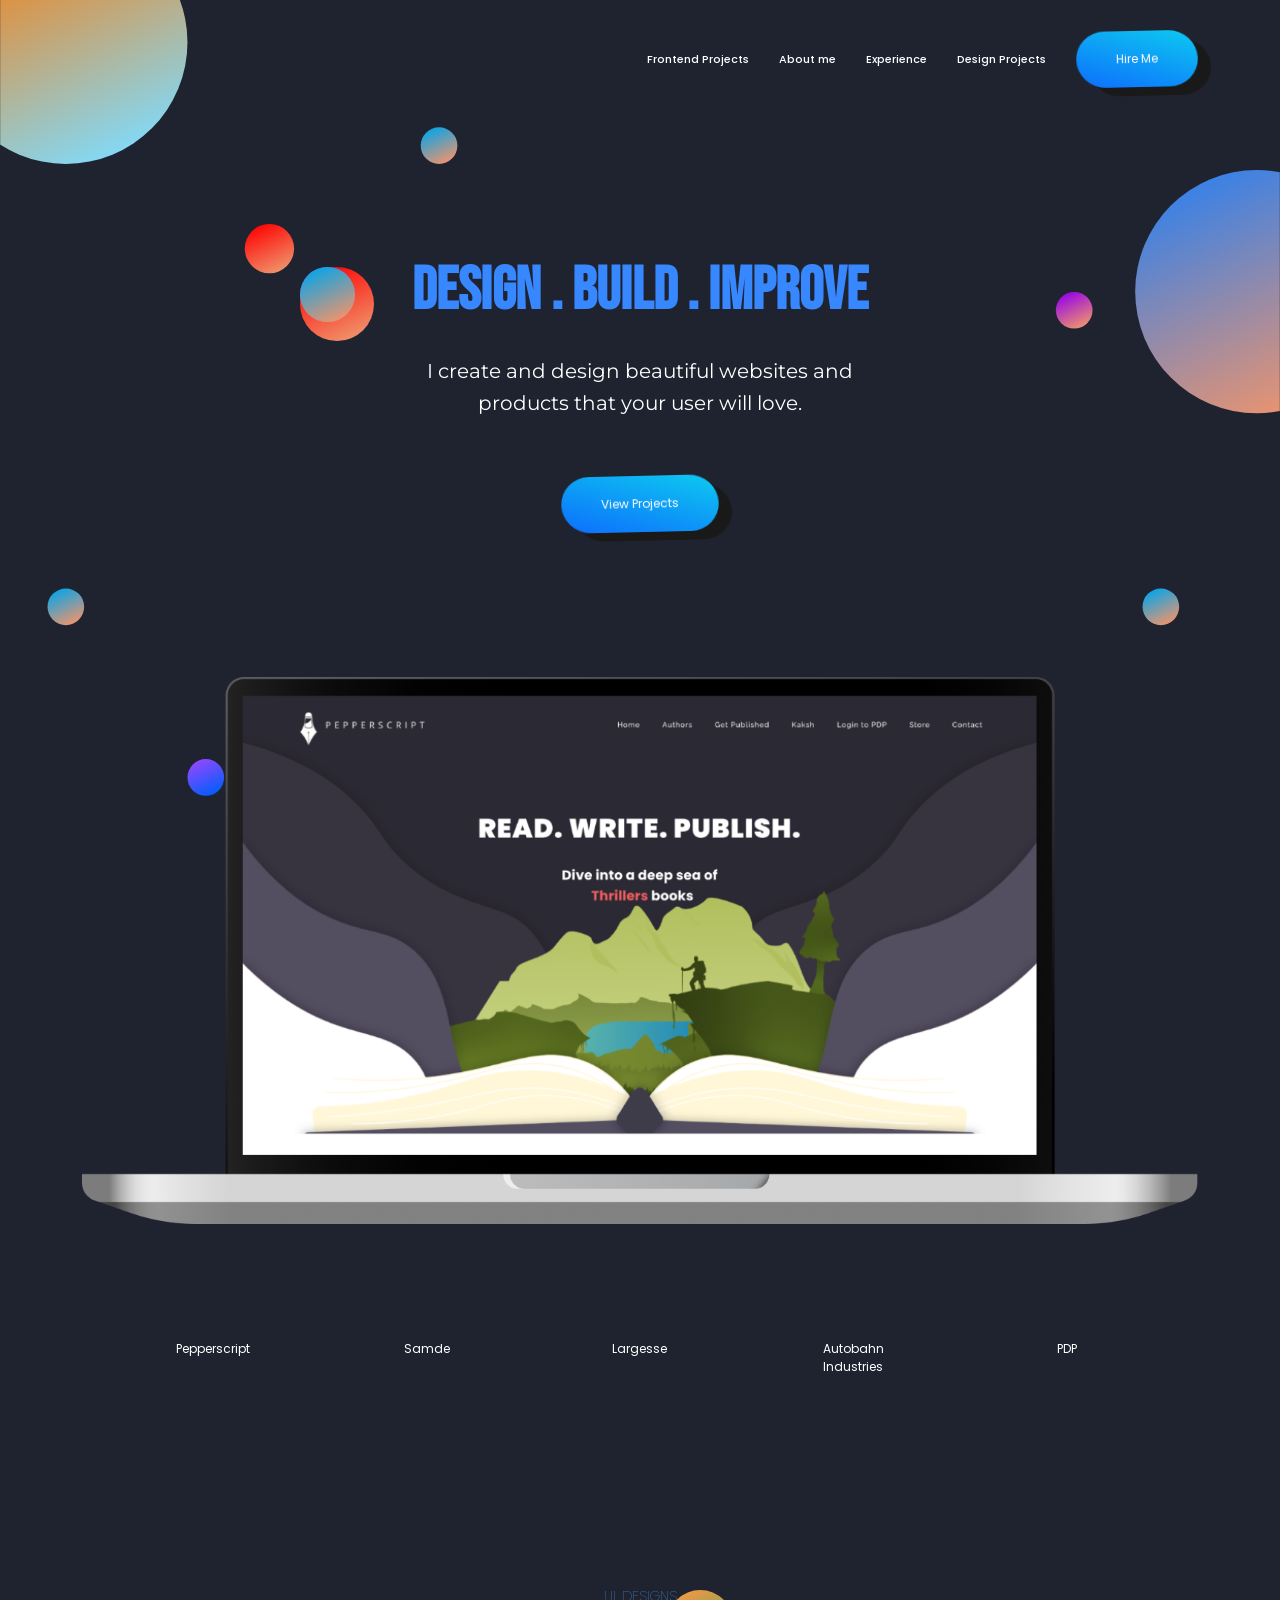
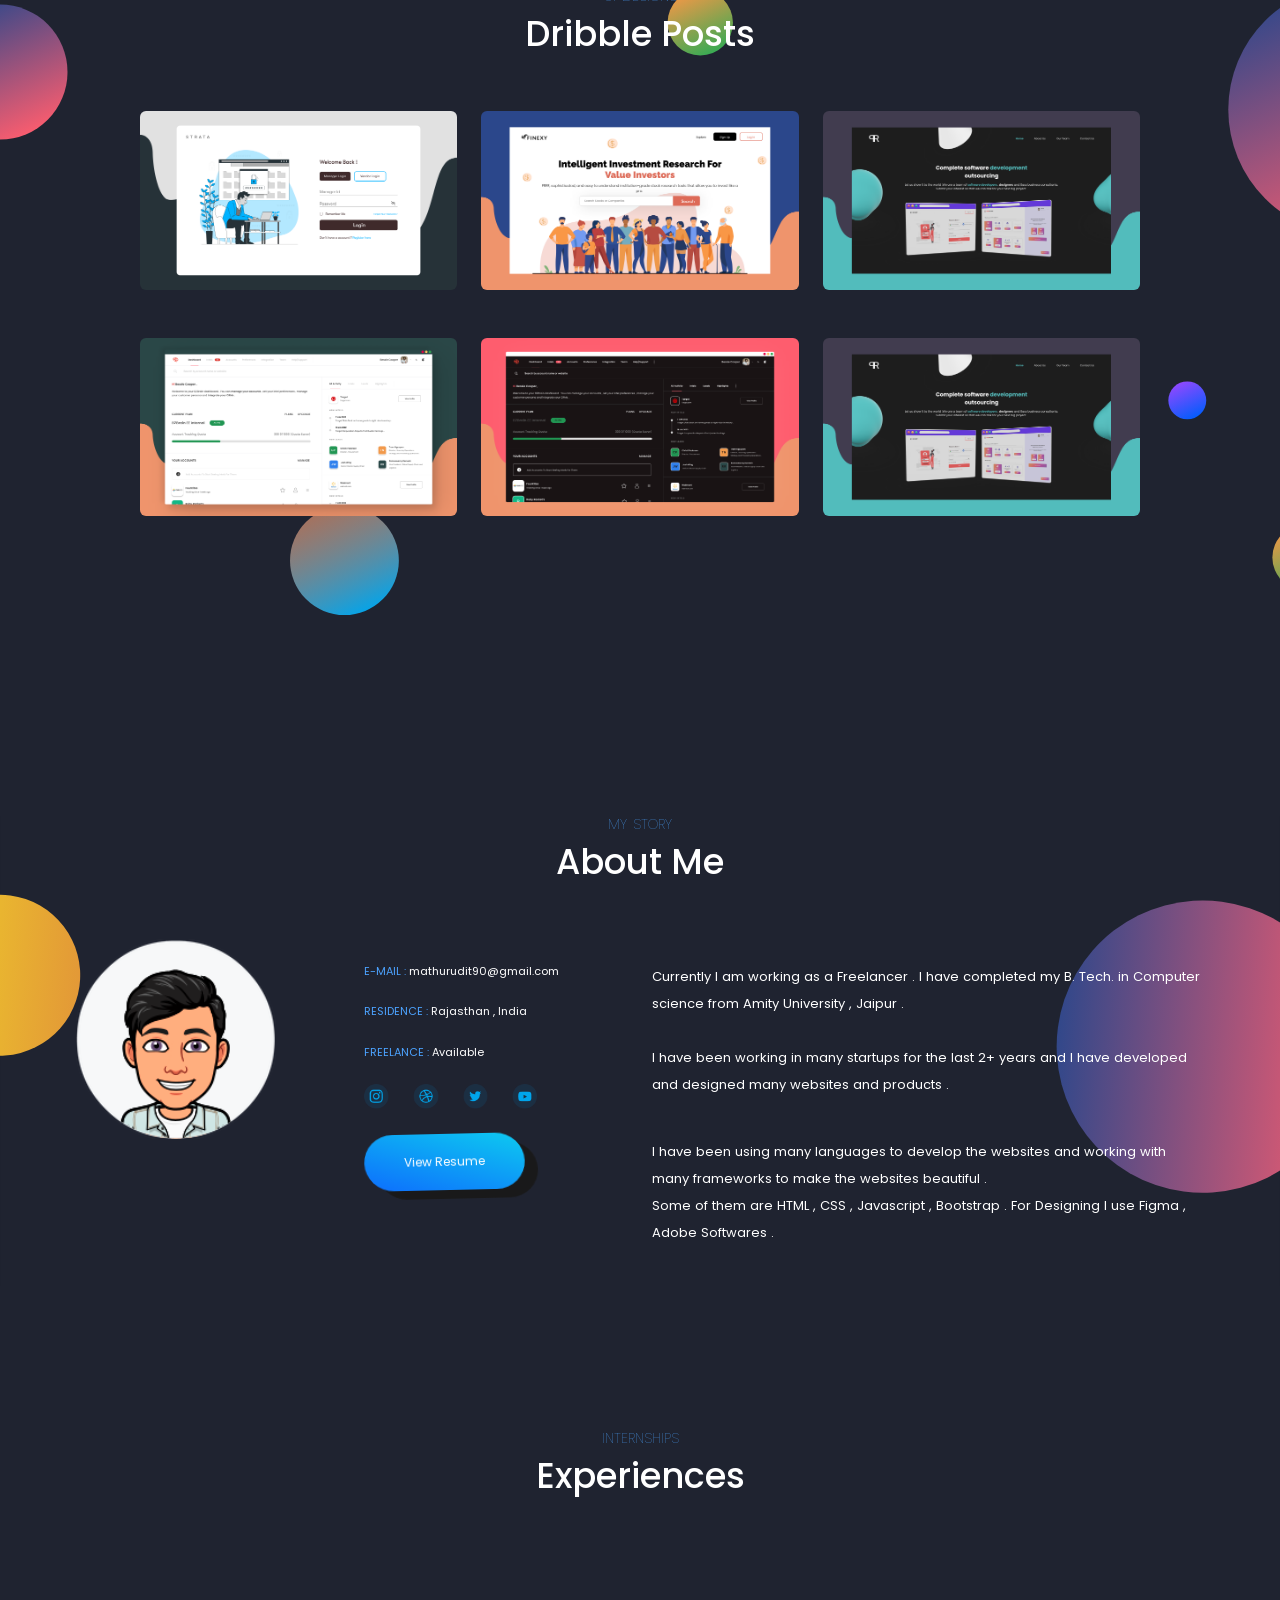
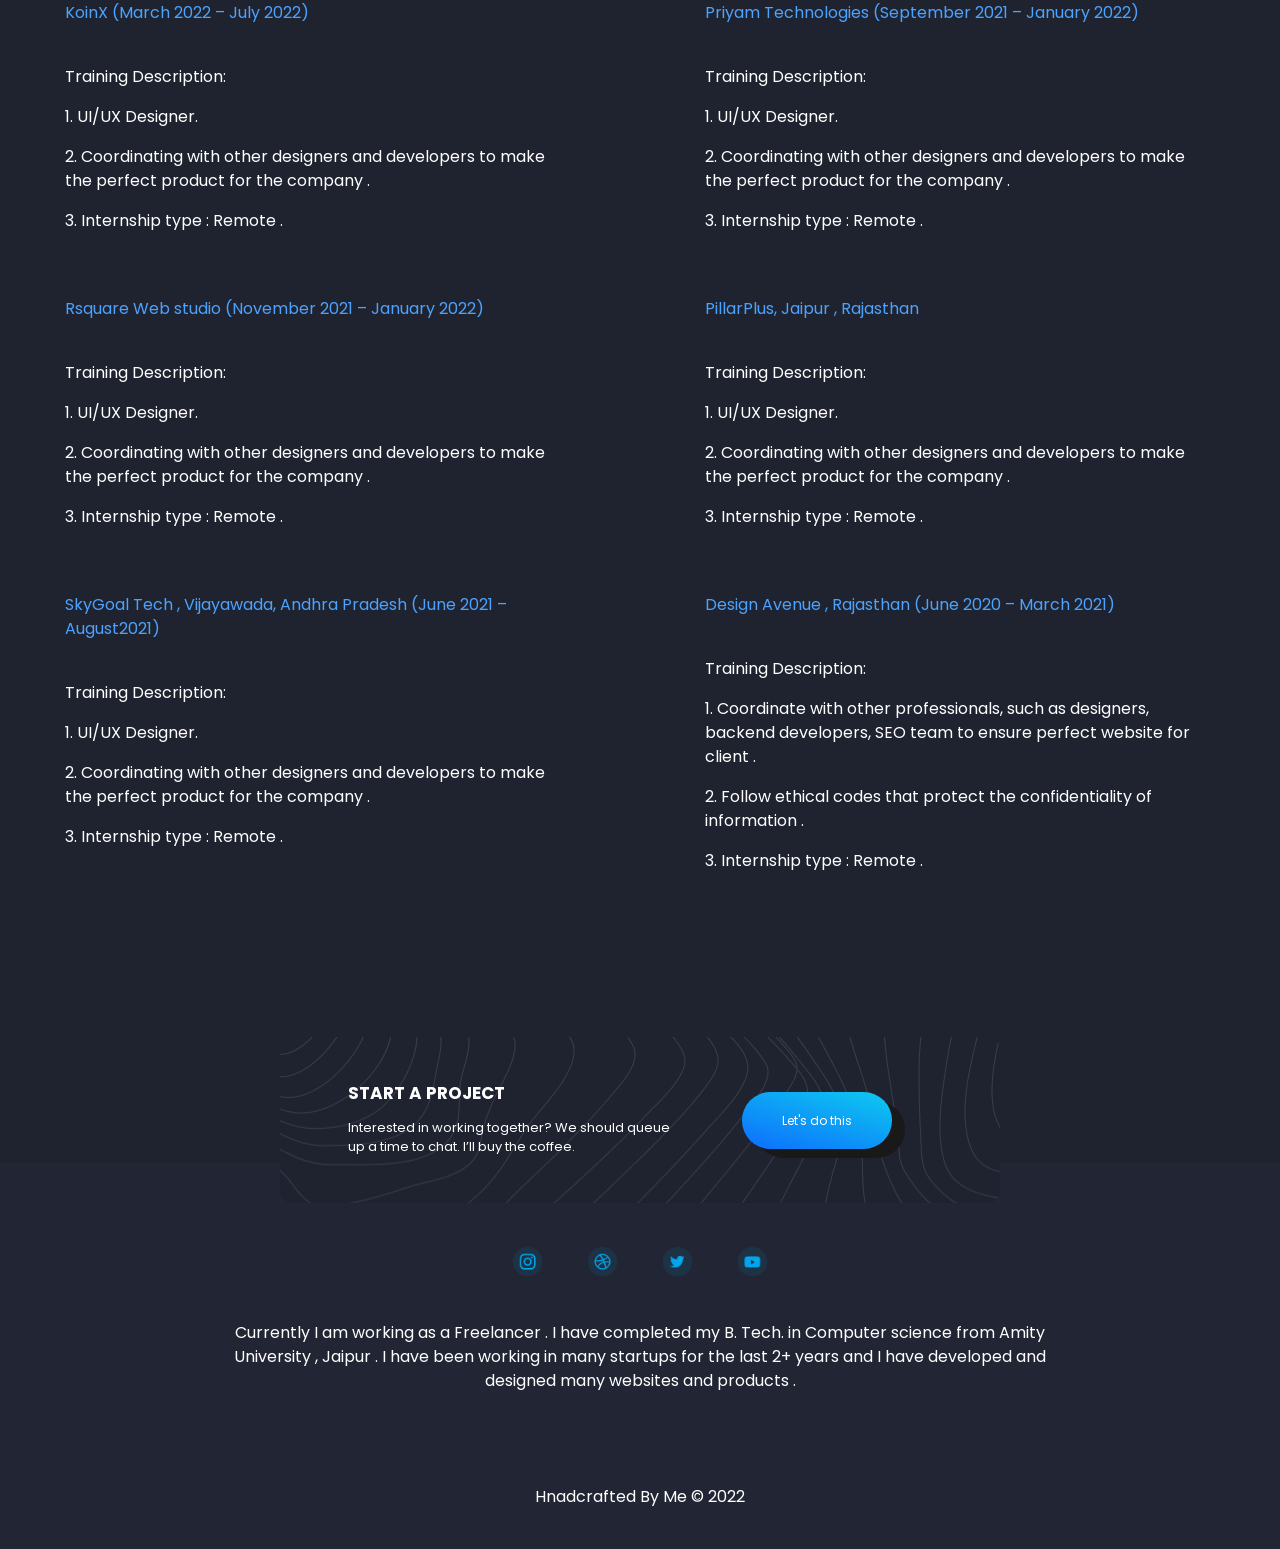
==== index.html @ 4d377e9b "Main Changes" ====
<!DOCTYPE html>
<html lang="en">

<head>
    <meta charset="utf-8">
    <meta content="width=device-width, initial-scale=1.0" name="viewport">

    <title>Udit Mathur</title>
    <meta content="" name="description">

    <meta content="" name="keywords">

    <link rel="apple-touch-icon" sizes="180x180" href="assets/img/apple-touch-icon.png">
    <link rel="icon" type="image/png" sizes="32x32" href="assets/img/favicon-32x32.png">
    <link rel="icon" type="image/png" sizes="16x16" href="assets/img/favicon-16x16.png">
    <link rel="manifest" href="assets/img/site.webmanifest">


    <!-- Google Fonts -->
    <link rel="preconnect" href="https://fonts.googleapis.com">
    <link rel="preconnect" href="https://fonts.gstatic.com" crossorigin>
    <link href="https://fonts.googleapis.com/css2?family=Philosopher:ital,wght@0,400;0,700;1,400;1,700&display=swap"
        rel="stylesheet">
    <link rel="preconnect" href="https://fonts.googleapis.com">
    <link rel="preconnect" href="https://fonts.gstatic.com" crossorigin>
    <link rel="preconnect" href="https://fonts.googleapis.com">
    <link rel="preconnect" href="https://fonts.gstatic.com" crossorigin>
    <link rel="preconnect" href="https://fonts.googleapis.com">
    <link rel="preconnect" href="https://fonts.gstatic.com" crossorigin>
    <link
        href="https://fonts.googleapis.com/css2?family=Mulish:ital,wght@0,200;0,300;0,400;0,500;0,600;0,700;0,800;0,900;1,200;1,300;1,400;1,500;1,600;1,700;1,900&display=swap"
        rel="stylesheet">
    <link rel="preconnect" href="https://fonts.googleapis.com">
    <link rel="preconnect" href="https://fonts.gstatic.com" crossorigin>
    <link
        href="https://fonts.googleapis.com/css2?family=Playfair+Display:ital,wght@0,400;0,500;0,600;0,700;0,800;0,900;1,400;1,500;1,600;1,700;1,800;1,900&display=swap"
        rel="stylesheet">
    <link rel="preconnect" href="https://fonts.googleapis.com">
    <link rel="preconnect" href="https://fonts.gstatic.com" crossorigin>
    <link href="https://fonts.googleapis.com/css2?family=Bebas+Neue&display=swap" rel="stylesheet">
    <link rel="preconnect" href="https://fonts.googleapis.com">
    <link rel="preconnect" href="https://fonts.gstatic.com" crossorigin>
    <link href="https://fonts.googleapis.com/css2?family=Merriweather:ital,wght@0,300;1,300&display=swap"
        rel="stylesheet">
    <link rel="preconnect" href="https://fonts.googleapis.com">
    <link rel="preconnect" href="https://fonts.gstatic.com" crossorigin>
    <link
        href="https://fonts.googleapis.com/css2?family=Montserrat:ital,wght@0,100;0,200;0,300;0,400;0,500;0,600;0,700;0,800;0,900;1,100;1,200;1,300;1,400;1,500;1,600;1,700;1,800&display=swap"
        rel="stylesheet">
    <link rel="preconnect" href="https://fonts.googleapis.com">
    <link rel="preconnect" href="https://fonts.gstatic.com" crossorigin>
    <link
        href="https://fonts.googleapis.com/css2?family=Poppins:ital,wght@0,100;0,200;0,300;0,400;0,500;0,600;1,100;1,200;1,300;1,400;1,500&display=swap"
        rel="stylesheet">

    <link rel="stylesheet" href="https://cdnjs.cloudflare.com/ajax/libs/animate.css/4.1.1/animate.min.css" />


    <!-- Vendor CSS Files -->
    <link href="assets/vendor/bootstrap/css/bootstrap.min.css" rel="stylesheet">
    <link href="assets/vendor/bootstrap-icons/bootstrap-icons.css" rel="stylesheet">
    <link href="assets/vendor/aos/aos.css" rel="stylesheet">
    <link href="assets/vendor/remixicon/remixicon.css" rel="stylesheet">
    <link href="assets/vendor/swiper/swiper-bundle.min.css" rel="stylesheet">
    <link href="assets/vendor/glightbox/css/glightbox.min.css" rel="stylesheet">

    <!-- Main CSS File -->
    <link href="assets/css/style.css" rel="stylesheet">

    <style>
        .mybutton {
            margin-top: 0px;
            background: linear-gradient(196deg, #0dcaf0, #0d6efd);
            border-radius: 55px;
            box-shadow: 13px 9px 0px #19191a;
            padding: 20px 40px;
            border: 0px solid #EF946C;
            width: fit-content;
            color: white;
            transform: rotate3d(53, 17, 7, 345deg);
            font-size: 12px;
            transition: 0.5s ease-in;
        }
    </style>
</head>

<body>
    <section
        style="background-image: url(assets/img/bg1.svg);background-repeat: no-repeat;background-size:contain;background-color: #1F2330;">



        <!-- ======= Header ======= -->
        <header id="header" class="header fixed-top">
            <div class="container-fluid container-xl d-flex align-items-center justify-content-between">

                <a href="index.html" class="logo d-flex align-items-center">
                    <!-- <img class="img-fluid" style="width: 50px;height: auto;" src="assets/img/logo.png" alt=""> -->
                </a>

                <div class="nav justify-content-center">
                    <nav id="navbar" class=" navbar ">
                        <ul>
                            <li><a class="nav-link scrollto" href="#frontend">Frontend Projects</a></li>
                            <li><a class="nav-link scrollto" href="#about">About me</a></li>
                            <li><a class="nav-link scrollto" href="#experience">Experience</a></li>
                            <li><a class="nav-link scrollto" href="#design">Design Projects</a></li>

                            <li><a class="nav-link scrollto"
                                    href="mailto:mathurudit90@gmail.com?subject=Important!&body=Hi.Lets conncect">
                                    <div> <button class="mybutton buttonclass" type="submit">Hire Me</button></div>
                                </a></li>

                            <!--    <li><a class="getstarted scrollto" target="blank" href="https://commerce.coinbase.com/charges/J65YAYJ8">Donate Crypto</a></li> -->
                        </ul>
                        <i class="bi bi-list mobile-nav-toggle"></i>
                    </nav>
                </div><!-- .navbar -->

            </div>
        </header><!-- End Header -->


        <img src="assets/img/e1.svg" class="animatethis img-fluid">
        <img src="assets/img/e2.svg" class="animatethis1 img-fluid">
        <img src="assets/img/e3.svg" class="animatethis2 img-fluid">

        <br> <br> <br> <br> <br><br>

        <div style="height: auto;" class="container mt-5">
            <div style="text-align: center;place-content: center;" class="row">
                <div class="col-md-6 center">
                    <h1 class="textsallhome " data-aos="fade-up">
                        <element style="font-family: 'Bebas Neue', cursive;
    font-weight: bold;">DESIGN . BUILD . IMPROVE
                    </h1>
                    <br>
                    <h2 class="textsallhome1" data-aos="fade-up" data-aos-delay="400">I create and design beautiful
                        websites and <br> products that your user will love.</h2>
                    <div data-aos="fade-up" data-aos-delay="600">
                        <br><br>
                        <button class="mybutton" type="submit"><a style="color: #ffffff !important; "
                                href="#design">View Projects</a> </i></button>
                    </div>

                </div>
            </div>
            <br><br><br><br> <br><br>
            <img id="frontend" class="img-fluid" style="height: auto;" src="assets/img/mockup.png" alt="">
        </div>

        <br><br> <br><br>



        <div style="justify-content: center;z-index: 99999999;" class="row m-auto">
            <div class="col-md-1"></div>
            <div style="text-align: center;" class="col-md-2">
                <button id="b1" onclick="myFunction1()" class="mybutton1" type="submit">Pepperscript</i></button>
            </div>

            <div style="text-align: center;" class="col-md-2">
                <button id="b2" onclick="myFunction()" class="mybutton1" type="submit">Samde</i></button>
            </div>
            <div style="text-align: center;" class="col-md-2">
                <button id="b3" onclick="myFunction2()" class="mybutton1" type="submit">Largesse</i></button>
            </div>
            <div style="text-align: center;" class="col-md-2">
                <button id="b4" onclick="myFunction3()" class="mybutton1" type="submit">Autobahn Industries</i></button>
            </div>
            <div style="text-align: center;" class="col-md-2">
                <button id="b5" onclick="myFunction4()" class="mybutton1" type="submit">PDP</i></button>
            </div>
            <div class="col-md-1"></div>
        </div>

    </section>

    <br><br> <br>


    <section
        style="background-image: url(assets/img/dribble.svg);background-repeat: no-repeat;background-size:cover;background-color: #1F2330;">

        <div>
            <center>
                <h4 class="small-heading">UI DESIGNS</h4>
                <h1 class="big-heading">Dribble Posts</h1>
            </center>
        </div>
        <br><br>
        <div style="max-width: 80%;margin:auto;" class="row">

            <div class="col-md-4">
                <img src="assets/img/slider1.png" style="border-radius:6px;" class="img-fluid">
            </div>
            <div class="col-md-4">
                <img src="assets/img/slider2.png" style="border-radius:6px;" class="img-fluid">
            </div>
            <div class="col-md-4">
                <img src="assets/img/slider3.png" style="border-radius:6px;" class="img-fluid">
            </div>

        </div>

        <br><br>
        <div style="max-width: 80%;margin:auto;" class="row">

            <div class="col-md-4">
                <img src="assets/img/slider4.png" style="border-radius:6px;" class="img-fluid">
            </div>
            <div class="col-md-4">
                <img src="assets/img/slider5.png" style="border-radius:6px;" class="img-fluid">
            </div>
            <div class="col-md-4">
                <img src="assets/img/slider3.png" style="border-radius:6px;" class="img-fluid">
            </div>

        </div>
        <br><br><br><br>
    </section>



    <br><br><br><br><br><br>















    <main style="background-image: url(assets/img/profile.svg);background-repeat: no-repeat;background-size:cover;"
        id="main">

        <center>
            <h4 class="small-heading">MY STORY</h4>
            <h1 id="about" class="big-heading">About Me</h1>
            <br><br>
        </center>
        <div class="row jumbotron" style="margin: auto; max-width: 90%;   text-align: center;">
            <div style="text-align-last: left !important;" class="col-md-3">
            <img class="img-fluid" style="width: 200px;" src="assets/img/photomeri.svg" >
            </div>

            <div style="text-align-last: left !important;" class="col-md-3">
                <br>
                <div class="column jumbotron" style="margin: auto; max-width: 100%;   text-align: center;">
                    <div style="font-size: 11px;" class="">
                        E-MAIL : <text class="normal-text">mathurudit90@gmail.com</text>
                    </div><br>
                    <div style="font-size: 11px;" class="">
                        RESIDENCE : <text class="normal-text">Rajasthan , India</text>
                    </div><br>
                    <div style="font-size: 11px;" class="">
                        FREELANCE : <text class="normal-text">Available</text>
                    </div>
                    <br>
                </div>
              
                <div>
                    <a href="https://www.instagram.com/uditmathur_/" target="_blank" class="Instagram"><img
                            style="height: 25px; width: auto;padding: 0px 20px 0 0px;" src="assets/img/i1.png"></a>
                    <a href="https://www.behance.net/uditmathur2" target="_blank" class="Behance"><img
                            style="height: 25px; width: auto;padding: 0px 20px 0 0px;" src="assets/img/i2.png"></a>
                    <a href="https://twitter.com/UditMathur6" target="_blank" class="Twitter"><img
                            style="height: 25px; width: auto;padding: 0px 20px 0 0px;" src="assets/img/i3.png"></a>
                    <a href="#" class="facebook"><img style="height: 25px; width: auto;padding: 0px 20px 0 0px;"
                            src="assets/img/i4.png"></a>

                </div>

                <br>


                <div  class="col-md-12">
                    <button class="mybutton" type="submit"><a style="color: white !important; "
                            href="assets/img/resume.pdf" view>View Resume</a></i></button>
                </div>
                <br><br>
            </div>



            <div class="col-md-6">
                <br>
                <P class="mine text-para">Currently I am working as a Freelancer . I have completed my B. Tech. in
                    Computer
                    science from Amity University , Jaipur .
                    <br> <br>
                    I have been working in many startups for the last 2+ years
                    and I have developed and designed many websites and products .
                </P>
                <br>
                <P class="mine text-para">I have been using many languages to develop the websites and working with many
                    frameworks to make the websites beautiful .
                    <br>
                    Some of them are HTML , CSS , Javascript , Bootstrap .
                    For Designing I use Figma , Adobe Softwares .
                </P>
                <br>






            </div>


        </div>
    </main>
    <br><br>    <br><br>    <br><br>































    <main  id="main">
        <div class="row jumbotron" style="margin: auto; max-width: 100%;   text-align: center;">
            <div class="col-md-12">
                <h4 id="experience" class="small-heading">INTERNSHIPS</h4>
                <h1 class="big-heading">Experiences</h1>
                <br><br><br><br>
                <div style="justify-content: center;" class="row">
                    <div style="text-align:left;" class="col-md-5">
                        <P class="text-para1">KoinX (March 2022 – July 2022) </P>
                        <br>
                        <P class="text-para">
                            Training Description:
                        <P class="text-para">1. UI/UX Designer.</P>
                        <P class="text-para"> 2. Coordinating with other designers and developers to make the perfect
                            product for the company .</P>
                        <P class="text-para"> 3. Internship type : Remote .</P>
                        </P>
                    </div>
                    <div style="text-align:left;" class="col-md-1"></div>
                    <div style="text-align:left;" class="col-md-5">
                        <P class="text-para1">Priyam Technologies (September 2021 – January 2022) </P>
                        <br>
                        <P class="text-para">
                            Training Description:
                        <P class="text-para">1. UI/UX Designer.</P>
                        <P class="text-para"> 2. Coordinating with other designers and developers to make the perfect
                            product for the company .</P>
                        <P class="text-para"> 3. Internship type : Remote .</P>
                        </P>
                    </div>
                </div>

                <br> <br>

                <div style="justify-content: center;" class="row">
                    <div style="text-align:left;" class="col-md-5">
                        <P class="text-para1">Rsquare Web studio (November 2021 – January 2022) </P>
                        <br>
                        <P class="text-para">
                            Training Description:
                        <P class="text-para">1. UI/UX Designer.</P>
                        <P class="text-para"> 2. Coordinating with other designers and developers to make the perfect
                            product for the company .</P>
                        <P class="text-para"> 3. Internship type : Remote .</P>
                        </P>
                    </div>
                    <div style="text-align:left;" class="col-md-1"></div>
                    <div style="text-align:left;" class="col-md-5">
                        <P class="text-para1">PillarPlus, Jaipur , Rajasthan </P>
                        <br>
                        <P class="text-para">
                            Training Description:
                        <P class="text-para">1. UI/UX Designer.</P>
                        <P class="text-para"> 2. Coordinating with other designers and developers to make the perfect
                            product for the company .</P>
                        <P class="text-para"> 3. Internship type : Remote .</P>
                        </P>
                    </div>
                </div>

                <br> <br>

                <div style="justify-content: center;" class="row">
                    <div style="text-align:left;" class="col-md-5">
                        <P class="text-para1">SkyGoal Tech , Vijayawada, Andhra Pradesh (June 2021 – August2021) </P>
                        <br>
                        <P class="text-para">
                            Training Description:
                        <P class="text-para">1. UI/UX Designer.</P>
                        <P class="text-para"> 2. Coordinating with other designers and developers to make the perfect
                            product for the company .</P>
                        <P class="text-para"> 3. Internship type : Remote .</P>
                        </P>
                    </div>
                    <div style="text-align:left;" class="col-md-1"></div>
                    <div style="text-align:left;" class="col-md-5">
                        <P class="text-para1">Design Avenue , Rajasthan (June 2020 – March 2021) </P>
                        <br>
                        <P class="text-para">
                            Training Description:
                        <P class="text-para">1. Coordinate with other professionals, such as designers, backend
                            developers, SEO team to
                            ensure perfect website for client .</P>
                        <P class="text-para"> 2. Follow ethical codes that protect the confidentiality of information .
                        </P>
                        <P class="text-para"> 3. Internship type : Remote .</P>
                        </P>
                    </div>
                </div>

            </div>

        </div>
    </main>


    <br><br>

    <!-- <main style="background-size:contain;" id="main">
        <div class="row jumbotron" style="margin: auto; max-width: 100%;   text-align: center;">
        <div class="col-md-12">
        <h4 id="design" class="small-heading">PROJECTS</h4>
        <h1 class="big-heading">Designs</h1>
        <br><br>
        <div style="justify-content: center;" class="row">
            <div class="col-md-3">
                <div style="background-color: rgba(255, 255, 255, 0);border: 0px solid rgba(0,0,0,.125);" class="card">
                    <img style="width: 350px;height: auto;max-width: 100%;" src="assets/img/project1.png" class="card-img-top" alt="...">
                  
                    <div style="text-align: left;" class="card-body">
                        <br>
                      <h6 style="text-align: left;" class="card-title">INTERNSHALA UI RE-DESIGN</h6><br>
                      <p style="color: white;text-align: left;font-size: 12px;" class="card-text">The task was to create a construction management app that would be simple ,light and minimalistic. 
                        The goal was to make an app that was very easy to use for the constuctors and site workers for there daily tasks , 
                        attendance and many more things .</p><br>
                        <button class="mybutton" type="submit">Pepperscript</i></button>
                    </div>
                  </div>
            </div>

            <div class="col-md-3">
                <div style="background-color: rgba(255, 255, 255, 0);border: 0px solid rgba(0,0,0,.125);" class="card">
                    <img style="width: 350px;height: auto;max-width: 100%;" src="assets/img/project2.png" class="card-img-top" alt="...">
                  
                    <div style="text-align: left;" class="card-body">
                        <br>
                      <h6 style="text-align: left;" class="card-title">PILLAR PLUS : CMA</h6><br>
                      <p style="color: white;text-align: left;font-size: 12px;" class="card-text">The task was to create a construction management app that would be simple ,light and minimalistic. 
                        The goal was to make an app that was very easy to use for the constuctors and site workers for there daily tasks , 
                        attendance and many more things .</p><br>
                        <button class="mybutton" type="submit">Pepperscript</i></button>
                    </div>
                  </div>
            </div>
            <div class="col-md-3">
                <div style="background-color: rgba(255, 255, 255, 0);border: 0px solid rgba(0,0,0,.125);" class="card">
                    <img style="width: 350px;height: auto;max-width: 100%;" src="assets/img/project2.png" class="card-img-top" alt="...">
                  
                    <div style="text-align: left;" class="card-body">
                        <br>
                      <h6 style="text-align: left;" class="card-title">KOINX : CRYPTO TAX SAVING</h6><br>
                      <p style="color: white;text-align: left;font-size: 12px;" class="card-text">The task was to create a construction management app that would be simple ,light and minimalistic. 
                        The goal was to make an app that was very easy to use for the constuctors and site workers for there daily tasks , 
                        attendance and many more things .</p><br>
                        <button class="mybutton" type="submit">Pepperscript</i></button>
                    </div>
                  </div>
            </div>
        </div>

        

        
        
        </div>
        
        </div>
        </main> -->




    <center>
        <div style="margin: auto;max-width: 75%;margin-top: 100px;">
            <div style="background-image: url(assets/img/BG.png);border: none !important;border-radius:12px;"
                class="card w-75">
                <div class="card-body">
                    <div style="margin: auto;max-width: 100%;padding: 30px 40px;" class="row">
                        <div class="col-md-7">
                            <h5 style="color:  white;font-weight: bold;text-align: left;font-size: 17px;" class="card-title">START A
                                PROJECT</h5>
                            <p style="color: #ffffff;text-align: left;font-size: 13px;margin-top: 15px;;" class="card-text"> Interested in
                                working together? We should queue up a time to chat. I’ll buy the coffee.</p>
                        </div>

                        <div style="align-self: center;" class="col-md-5">
                            <a href="#" class="mybutton">Let's do this</a>
                        </div>
                    </div>


                </div>
            </div>
        </div>
    </center>

    <!-- Footer -->
    <footer style="background-color: #222634;margin-top: -40px;" class="text-center text-white">


        <!-- Grid container -->
        <div class="container p-4">
            <!-- Section: Social media -->
            <section class="mb-4">
                <div>

                    <a href="https://www.instagram.com/uditmathur_/" target="_blank" class="Instagram"><img
                            style="height: 30px; width: auto;padding: 0px 20px;" src="assets/img/i1.png"></a>
                    <a href="https://www.behance.net/uditmathur2" target="_blank" class="Behance"><img
                            style="height: 30px; width: auto;padding: 0px 20px;" src="assets/img/i2.png"></a>
                    <a href="https://twitter.com/UditMathur6" target="_blank" class="Twitter"><img
                            style="height: 30px; width: auto;padding: 0px 20px;" src="assets/img/i3.png"></a>
                    <a href="#" class="facebook"><img style="height: 30px; width: auto;padding: 0px 20px;"
                            src="assets/img/i4.png"></a>

                </div>
            </section>
            <!-- Section: Social media -->



            <!-- Section: Text -->
            <section style="margin: auto;max-width:80%;margin-top: -100px;">
                Currently I am working as a Freelancer . I have completed my B. Tech. in Computer science from Amity
                University , Jaipur .
                I have been working in many startups for the last 2+ years and I have developed and designed many
                websites and products .
                </p>
            </section>


            <!-- Copyright -->
            <div class="text-center p-3" style="background-color:#222634;">
                Hnadcrafted By Me © 2022
            </div>
            <!-- Copyright -->
    </footer>
    <!-- Footer -->

    </main>


    <a href="#" class="back-to-top d-flex align-items-center justify-content-center"><i
            class="bi bi-arrow-up-short"></i></a>

    <!-- Vendor JS Files -->
    <script src="assets/vendor/bootstrap/js/bootstrap.bundle.js"></script>
    <script src="assets/vendor/aos/aos.js"></script>
    <script src="assets/vendor/php-email-form/validate.js"></script>
    <script src="assets/vendor/swiper/swiper-bundle.min.js"></script>
    <script src="assets/vendor/purecounter/purecounter.js"></script>
    <script src="assets/vendor/isotope-layout/isotope.pkgd.min.js"></script>
    <script src="assets/vendor/glightbox/js/glightbox.min.js"></script>

    <!-- Template Main JS File -->
    <script src="assets/js/main.js"></script>

</body>
<script src="https://code.jquery.com/jquery-1.12.4.min.js"></script>
<script type="text/javascript" src="js/jquery.hislide.js"></script>

</html>
---- assets/css/style.css ----
:root {
  scroll-behavior: smooth;
}

body {
  color: #4ca3ff;
  font-family: 'Poppins', sans-serif;
  background-color: #1F2330;
  
}

::-webkit-scrollbar {
  display: none;
}

a {
  color: #4154f1;
  text-decoration: none;
}

a:hover {
  color: #717ff5;
  text-decoration: none;
}

h1, h2, h3, h4, h5, h6 {
  font-family: 'Poppins', sans-serif;

}

/*--------------------------------------------------------------
# Sections
--------------------------------------------------------------*/
section {
  padding: 60px 0;
  overflow: hidden;
}

.section-header {
  text-align: center;
  padding-bottom: 40px;
}
.section-header h2 {
  font-size: 13px;
  letter-spacing: 1px;
  font-weight: 700;
  margin: 0;
  color: #4154f1;
  text-transform: uppercase;
}
.section-header p {
  margin: 10px 0 0 0;
  padding: 0;
  font-size: 38px;
  line-height: 42px;
  font-weight: 700;
  color: #323232;
  font-family: 'Poppins', sans-serif;
}
@media (max-width: 768px) {
  .section-header p {
    font-size: 28px;
    line-height: 32px;
  }
}

/*--------------------------------------------------------------
# Breadcrumbs
--------------------------------------------------------------*/
.breadcrumbs {
  padding: 15px 0;
  background: #012970;
  min-height: 40px;
  margin-top: 82px;
  color: #fff;
}
@media (max-width: 992px) {
  .breadcrumbs {
    margin-top: 57px;
  }
}
.breadcrumbs h2 {
  font-size: 28px;
  font-weight: 500;
}
.breadcrumbs ol {
  display: flex;
  flex-wrap: wrap;
  list-style: none;
  padding: 0 0 10px 0;
  margin: 0;
  font-size: 14px;
}
.breadcrumbs ol a {
  color: #fff;
  transition: 0.3s;
}
.breadcrumbs ol a:hover {
  text-decoration: underline;
}
.breadcrumbs ol li + li {
  padding-left: 10px;
}
.breadcrumbs ol li + li::before {
  display: inline-block;
  padding-right: 10px;
  color: #8894f6;
  content: "/";
}

/*--------------------------------------------------------------
# Back to top button
--------------------------------------------------------------*/
.back-to-top {
  position: fixed;
  visibility: hidden;
  opacity: 0;
  right: 15px;
  bottom: 15px;
  z-index: 99999;
  background: #ef946c;
  width: 40px;
  height: 40px;
  border-radius: 4px;
  transition: all 0.4s;
}
.back-to-top i {
  font-size: 24px;
  color: #fff;
  line-height: 0;
}
.back-to-top:hover {
  background: #1f2330;
  color: #fff;
}
.back-to-top.active {
  visibility: visible;
  opacity: 1;
}

/*--------------------------------------------------------------
# Disable aos animation delay on mobile devices
--------------------------------------------------------------*/
@media screen and (max-width: 768px) {
  [data-aos-delay] {
    transition-delay: 0 !important;
  }
}
/*--------------------------------------------------------------
# Header
--------------------------------------------------------------*/
.header {
  transition: all 0.5s;
  z-index: 997;
  padding: 20px 0;
}
.header.header-scrolled {
  background: #1f2330;
  padding: 15px 0;
  box-shadow: 0px 2px 20px rgba(1, 41, 112, 0.1);
}
.header .logo {
  line-height: 0;
}
.header .logo img {
  max-height: 90px;
}
.header .logo span {
  font-size: 30px;
  font-weight: 700;
  letter-spacing: 1px;
  color: #012970;
  font-family: 'Poppins', sans-serif;
  margin-top: 3px;
}

/*--------------------------------------------------------------
# Navigation Menu
--------------------------------------------------------------*/
/**
* Desktop Navigation 
*/
.navbar {
  padding: 0;
}
.navbar ul {
  margin: 0;
  padding: 0;
  display: flex;
  list-style: none;
  align-items: center;
}
.navbar li {
  position: relative;
}
.navbar a, .navbar a:focus {
    display: flex;
    align-items: center;
    justify-content: space-between;
    padding: 10px 0 10px 30px;
    font-size: 11px;
    font-weight: 500;
    color: #ffffff;
    white-space: nowrap;
    font-family: 'Poppins', sans-serif;
    transition: 0.3s;
    text-decoration: none;
}
.navbar a i, .navbar a:focus i {
  font-size: 12px;
  line-height: 0;
  margin-left: 5px;
}
.navbar a:hover, .navbar .active, .navbar .active:focus, .navbar li:hover > a {
  color: #3587ff;
}
.navbar .getstarted, .navbar .getstarted:focus {
    background: transparent;
    padding: 8px 20px;
    margin-left: 30px;
    border-radius: 30px;
    border: 3px solid #3f8efc;
    color: #3F8EFC;
}
.navbar .getstarted:hover, .navbar .getstarted:focus:hover {
  color: #fff;
  background: #5969f3;
}
.navbar .dropdown ul {
  display: block;
  position: absolute;
  left: 14px;
  top: calc(100% + 30px);
  margin: 0;
  padding: 10px 0;
  z-index: 99;
  opacity: 0;
  visibility: hidden;
  background: #fff;
  box-shadow: 0px 0px 30px rgba(127, 137, 161, 0.25);
  transition: 0.3s;
  border-radius: 4px;
}
.navbar .dropdown ul li {
  min-width: 200px;
}
.navbar .dropdown ul a {
  padding: 10px 20px;
  font-size: 15px;
  text-transform: none;
  font-weight: 600;
}
.navbar .dropdown ul a i {
  font-size: 12px;
}
.navbar .dropdown ul a:hover, .navbar .dropdown ul .active:hover, .navbar .dropdown ul li:hover > a {
  color: #4154f1;
}
.navbar .dropdown:hover > ul {
  opacity: 1;
  top: 100%;
  visibility: visible;
}
.navbar .dropdown .dropdown ul {
  top: 0;
  left: calc(100% - 30px);
  visibility: hidden;
}
.navbar .dropdown .dropdown:hover > ul {
  opacity: 1;
  top: 0;
  left: 100%;
  visibility: visible;
}
@media (max-width: 1366px) {
  .navbar .dropdown .dropdown ul {
    left: -90%;
  }
  .navbar .dropdown .dropdown:hover > ul {
    left: -100%;
  }
}

/**
* Mobile Navigation 
*/
.mobile-nav-toggle {
  color: #ef946c;
  font-size: 28px;
  cursor: pointer;
  display: none;
  line-height: 0;
  transition: 0.5s;
}
.mobile-nav-toggle.bi-x {
  color: #fff;
}

@media (max-width: 991px) {
  .mobile-nav-toggle {
    display: block;
  }

  .navbar ul {
    display: none;
  }
}
.navbar-mobile {
  position: fixed;
  overflow: hidden;
  top: 0;
  right: 0;
  left: 0;
  bottom: 0;
  background: #0d6efd42;
  transition: 0.3s;
}
.navbar-mobile .mobile-nav-toggle {
  position: absolute;
  top: 15px;
  right: 15px;
}
.navbar-mobile ul {
  display: block;
  position: absolute;
  top: 55px;
  right: 15px;
  bottom: 15px;
  left: 15px;
  padding: 10px 0;
  border-radius: 10px;
  background-color: #fff;
  overflow-y: auto;
  transition: 0.3s;
  height: 300px;
}
.navbar-mobile a, .navbar-mobile a:focus {
  padding: 10px 20px;
  font-size: 15px;
  color: #012970;
}
.navbar-mobile a:hover, .navbar-mobile .active, .navbar-mobile li:hover > a {
  color: #4154f1;
}
.navbar-mobile .getstarted, .navbar-mobile .getstarted:focus {
  margin: 15px;
}
.navbar-mobile .dropdown ul {
  position: static;
  display: none;
  margin: 10px 20px;
  padding: 10px 0;
  z-index: 99;
  opacity: 1;
  visibility: visible;
  background: #fff;
  box-shadow: 0px 0px 30px rgba(127, 137, 161, 0.25);
}
.navbar-mobile .dropdown ul li {
  min-width: 200px;
}
.navbar-mobile .dropdown ul a {
  padding: 10px 20px;
}
.navbar-mobile .dropdown ul a i {
  font-size: 12px;
}
.navbar-mobile .dropdown ul a:hover, .navbar-mobile .dropdown ul .active:hover, .navbar-mobile .dropdown ul li:hover > a {
  color: #4154f1;
}
.navbar-mobile .dropdown > .dropdown-active {
  display: block;
}

/*--------------------------------------------------------------
# Hero Section
--------------------------------------------------------------*/
.hero {
  width: 100%;
  height: 100vh;
  background: url(../img/hero-bg.png) top center no-repeat;
  background-size: cover;
}
.hero h1 {
  margin: 0;
  font-size: 48px;
  font-weight: 700;
  color: #012970;
}
.hero h2 {
  color: #444444;
  margin: 15px 0 0 0;
  font-size: 26px;
}
.hero .btn-get-started {
  margin-top: 30px;
  line-height: 0;
  padding: 15px 40px;
  border-radius: 4px;
  transition: 0.5s;
  color: #fff;
  background: #4154f1;
  box-shadow: 0px 5px 30px rgba(65, 84, 241, 0.4);
}
.hero .btn-get-started span {
  font-family: 'Poppins', sans-serif;
  font-weight: 600;
  font-size: 16px;
  letter-spacing: 1px;
}
.hero .btn-get-started i {
  margin-left: 5px;
  font-size: 18px;
  transition: 0.3s;
}
.hero .btn-get-started:hover i {
  transform: translateX(5px);
}
.hero .hero-img {
  text-align: right;
}
@media (min-width: 1024px) {
  .hero {
    background-attachment: fixed;
  }
}
@media (max-width: 991px) {
  .hero {
    height: auto;
    padding: 120px 0 60px 0;
  }
  .hero .hero-img {
    text-align: center;
    margin-top: 80px;
  }
  .hero .hero-img img {
    width: 80%;
  }
}
@media (max-width: 768px) {
  .hero {
    text-align: center;
  }
  .hero h1 {
    font-size: 32px;
  }
  .hero h2 {
    font-size: 24px;
  }
  .hero .hero-img img {
    width: 100%;
  }
}

/*--------------------------------------------------------------
# Index Page
--------------------------------------------------------------*/
/*--------------------------------------------------------------
# About
--------------------------------------------------------------*/
.about .content {
  background-color: #f6f9ff;
  padding: 40px;
}
.about h3 {
  font-size: 14px;
  font-weight: 700;
  color: #4154f1;
  text-transform: uppercase;
}
.about h2 {
  font-size: 24px;
  font-weight: 700;
  color: #012970;
}
.about p {
  margin: 15px 0 30px 0;
  line-height: 24px;
}
.about .btn-read-more {
  line-height: 0;
  padding: 15px 40px;
  border-radius: 4px;
  transition: 0.5s;
  color: #fff;
  background: #4154f1;
  box-shadow: 0px 5px 25px rgba(65, 84, 241, 0.3);
}
.about .btn-read-more span {
  font-family: 'Poppins', sans-serif;
  font-weight: 600;
  font-size: 16px;
  letter-spacing: 1px;
}
.about .btn-read-more i {
  margin-left: 5px;
  font-size: 18px;
  transition: 0.3s;
}
.about .btn-read-more:hover i {
  transform: translateX(5px);
}

/*--------------------------------------------------------------
# Values
--------------------------------------------------------------*/
.values .box {
  padding: 30px;
  box-shadow: 0px 0 5px rgba(1, 41, 112, 0.08);
  text-align: center;
  transition: 0.3s;
  height: 100%;
}
.values .box img {
  padding: 30px 50px;
  transition: 0.5s;
  transform: scale(1.1);
}
.values .box h3 {
  font-size: 24px;
  color: #012970;
  font-weight: 700;
  margin-bottom: 18px;
}
.values .box:hover {
  box-shadow: 0px 0 30px rgba(1, 41, 112, 0.08);
}
.values .box:hover img {
  transform: scale(1);
}

/*--------------------------------------------------------------
# Counts
--------------------------------------------------------------*/
.counts {
  padding: 70px 0 60px;
}
.counts .count-box {
  display: flex;
  align-items: center;
  padding: 30px;
  width: 100%;
  background: #fff;
  box-shadow: 0px 0 30px rgba(1, 41, 112, 0.08);
}
.counts .count-box i {
  font-size: 42px;
  line-height: 0;
  margin-right: 20px;
  color: #4154f1;
}
.counts .count-box span {
  font-size: 36px;
  display: block;
  font-weight: 600;
  color: #0b198f;
}
.counts .count-box p {
  padding: 0;
  margin: 0;
  font-family: 'Poppins', sans-serif;
  font-size: 14px;
}

/*--------------------------------------------------------------
# Features
--------------------------------------------------------------*/
.features .feature-box {
  padding: 24px 20px;
  box-shadow: 0px 0 30px rgba(1, 41, 112, 0.08);
  transition: 0.3s;
  height: 100%;
}
.features .feature-box h3 {
  font-size: 18px;
  color: #012970;
  font-weight: 700;
  margin: 0;
}
.features .feature-box i {
  line-height: 0;
  background: #ecf3ff;
  padding: 4px;
  margin-right: 10px;
  font-size: 24px;
  border-radius: 3px;
  transition: 0.3s;
}
.features .feature-box:hover i {
  background: #4154f1;
  color: #fff;
}
.features .feture-tabs {
  margin-top: 120px;
}
.features .feture-tabs h3 {
  color: #012970;
  font-weight: 700;
  font-size: 32px;
  margin-bottom: 10px;
}
@media (max-width: 768px) {
  .features .feture-tabs h3 {
    font-size: 28px;
  }
}
.features .feture-tabs .nav-pills {
  border-bottom: 1px solid #eee;
}
.features .feture-tabs .nav-link {
  background: none;
  text-transform: uppercase;
  font-size: 15px;
  font-weight: 600;
  color: white;
  padding: 12px 0;
  margin-right: 25px;
  margin-bottom: -2px;
  border-radius: 0;
}
.features .feture-tabs .nav-link.active {
  color: #4154f1;
  border-bottom: 3px solid #4154f1;
}
.features .feture-tabs .tab-content h4 {
  font-size: 18px;
  margin: 0;
  font-weight: 700;
  color: #012970;
}
.features .feture-tabs .tab-content i {
  font-size: 24px;
  line-height: 0;
  margin-right: 8px;
  color: #4154f1;
}
.features .feature-icons {
  margin-top: 120px;
}
.features .feature-icons h3 {
  color: #012970;
  font-weight: 700;
  font-size: 32px;
  margin-bottom: 20px;
  text-align: center;
}
@media (max-width: 768px) {
  .features .feature-icons h3 {
    font-size: 28px;
  }
}
.features .feature-icons .content .icon-box {
  display: flex;
}
.features .feature-icons .content .icon-box h4 {
  font-size: 20px;
  font-weight: 700;
  margin: 0 0 10px 0;
  color: #012970;
}
.features .feature-icons .content .icon-box i {
  font-size: 44px;
  line-height: 44px;
  color: #0245bc;
  margin-right: 15px;
}
.features .feature-icons .content .icon-box p {
  font-size: 15px;
  color: #848484;
}

/*--------------------------------------------------------------
# Services
--------------------------------------------------------------*/
.services .service-box {
  box-shadow: 0px 0 30px rgba(1, 41, 112, 0.08);
  height: 100%;
  padding: 60px 30px;
  text-align: center;
  transition: 0.3s;
  border-radius: 5px;
}
.services .service-box .icon {
  font-size: 36px;
  padding: 40px 20px;
  border-radius: 4px;
  position: relative;
  margin-bottom: 25px;
  display: inline-block;
  line-height: 0;
  transition: 0.3s;
}
.services .service-box h3 {
  color: #444444;
  font-weight: 700;
}
.services .service-box .read-more {
  display: inline-flex;
  align-items: center;
  justify-content: center;
  font-weight: 600;
  font-size: 16px;
  padding: 8px 20px;
}
.services .service-box .read-more i {
  line-height: 0;
  margin-left: 5px;
  font-size: 18px;
}
.services .service-box.blue {
  border-bottom: 3px solid #2db6fa;
}
.services .service-box.blue .icon {
  color: #2db6fa;
  background: #dbf3fe;
}
.services .service-box.blue .read-more {
  color: #2db6fa;
}
.services .service-box.blue:hover {
  background: #2db6fa;
}
.services .service-box.orange {
  border-bottom: 3px solid #f68c09;
}
.services .service-box.orange .icon {
  color: #f68c09;
  background: #fde3c4;
}
.services .service-box.orange .read-more {
  color: #f68c09;
}
.services .service-box.orange:hover {
  background: #f68c09;
}
.services .service-box.green {
  border-bottom: 3px solid #08da4e;
}
.services .service-box.green .icon {
  color: #08da4e;
  background: #cffddf;
}
.services .service-box.green .read-more {
  color: #08da4e;
}
.services .service-box.green:hover {
  background: #08da4e;
}
.services .service-box.red {
  border-bottom: 3px solid #e9222c;
}
.services .service-box.red .icon {
  color: #e9222c;
  background: #fef7f8;
}
.services .service-box.red .read-more {
  color: #e9222c;
}
.services .service-box.red:hover {
  background: #e9222c;
}
.services .service-box.purple {
  border-bottom: 3px solid #b50edf;
}
.services .service-box.purple .icon {
  color: #b50edf;
  background: #f8e4fd;
}
.services .service-box.purple .read-more {
  color: #b50edf;
}
.services .service-box.purple:hover {
  background: #b50edf;
}
.services .service-box.pink {
  border-bottom: 3px solid #f51f9c;
}
.services .service-box.pink .icon {
  color: #f51f9c;
  background: #feecf7;
}
.services .service-box.pink .read-more {
  color: #f51f9c;
}
.services .service-box.pink:hover {
  background: #f51f9c;
}
.services .service-box:hover h3, .services .service-box:hover p, .services .service-box:hover .read-more {
  color: #fff;
}
.services .service-box:hover .icon {
  background: #fff;
}

/*--------------------------------------------------------------
# Pricing
--------------------------------------------------------------*/
.pricing .box {
  padding: 40px 20px;
  background: #fff;
  text-align: center;
  box-shadow: 0px 0 30px rgba(1, 41, 112, 0.08);
  border-radius: 4px;
  position: relative;
  overflow: hidden;
  transition: 0.3s;
}
.pricing .box:hover {
  transform: scale(1.1);
  box-shadow: 0px 0 30px rgba(1, 41, 112, 0.1);
}
.pricing h3 {
  font-weight: 700;
  font-size: 18px;
  margin-bottom: 15px;
}
.pricing .price {
  font-size: 36px;
  color: #444444;
  font-weight: 600;
  font-family: 'Poppins', sans-serif;
}
.pricing .price sup {
  font-size: 20px;
  top: -15px;
  left: -3px;
}
.pricing .price span {
  color: #bababa;
  font-size: 16px;
  font-weight: 300;
}
.pricing img {
  padding: 30px 40px;
}
.pricing ul {
  padding: 0;
  list-style: none;
  color: #444444;
  text-align: center;
  line-height: 26px;
  font-size: 16px;
  margin-bottom: 25px;
}
.pricing ul li {
  padding-bottom: 10px;
}
.pricing ul .na {
  color: #ccc;
  text-decoration: line-through;
}
.pricing .btn-buy {
  display: inline-block;
  padding: 8px 40px 10px 40px;
  border-radius: 50px;
  color: #4154f1;
  transition: none;
  font-size: 16px;
  font-weight: 400;
  font-family: 'Poppins', sans-serif;
  font-weight: 600;
  transition: 0.3s;
  border: 1px solid #4154f1;
}
.pricing .btn-buy:hover {
  background: #4154f1;
  color: #fff;
}
.pricing .featured {
  width: 200px;
  position: absolute;
  top: 18px;
  right: -68px;
  transform: rotate(45deg);
  z-index: 1;
  font-size: 14px;
  padding: 1px 0 3px 0;
  background: #4154f1;
  color: #fff;
}

/*--------------------------------------------------------------
# F.A.Q
--------------------------------------------------------------*/
.faq .accordion-collapse {
  border: 0;
}
.faq .accordion-button {
  padding: 15px 15px 20px 0;
  font-weight: 600;
  border: 0;
  font-size: 18px;
  color: #444444;
  text-align: left;
}
.faq .accordion-button:focus {
  box-shadow: none;
}
.faq .accordion-button:not(.collapsed) {
  background: none;
  color: #4154f1;
  border-bottom: 0;
}
.faq .accordion-body {
  padding: 0 0 25px 0;
  border: 0;
}

/*--------------------------------------------------------------
# Portfolio
--------------------------------------------------------------*/
.portfolio #portfolio-flters {
  padding: 0;
  margin: 0 auto 25px auto;
  list-style: none;
  text-align: center;
  background: white;
  border-radius: 50px;
  padding: 2px 15px;
}
.portfolio #portfolio-flters li {
  cursor: pointer;
  display: inline-block;
  padding: 8px 20px 10px 20px;
  font-size: 15px;
  font-weight: 600;
  line-height: 1;
  color: #444444;
  margin: 0 4px 8px 4px;
  transition: 0.3s;
  border-radius: 50px;
  border: 1px solid #fff;
}
.portfolio #portfolio-flters li:hover, .portfolio #portfolio-flters li.filter-active {
  color: #4154f1;
  border-color: #4154f1;
}
.portfolio #portfolio-flters li:last-child {
  margin-right: 0;
}
.portfolio .portfolio-wrap {
  transition: 0.3s;
  position: relative;
  overflow: hidden;
  z-index: 1;
  background: rgba(255, 255, 255, 0.75);
}
.portfolio .portfolio-wrap::before {
  content: "";
  background: rgba(255, 255, 255, 0.75);
  position: absolute;
  left: 30px;
  right: 30px;
  top: 30px;
  bottom: 30px;
  transition: all ease-in-out 0.3s;
  z-index: 2;
  opacity: 0;
}
.portfolio .portfolio-wrap img {
  transition: 1s;
}
.portfolio .portfolio-wrap .portfolio-info {
  opacity: 0;
  position: absolute;
  top: 0;
  left: 0;
  right: 0;
  bottom: 0;
  text-align: center;
  z-index: 3;
  transition: all ease-in-out 0.3s;
  display: flex;
  flex-direction: column;
  justify-content: center;
  align-items: center;
}
.portfolio .portfolio-wrap .portfolio-info::before {
  display: block;
  content: "";
  width: 48px;
  height: 48px;
  position: absolute;
  top: 35px;
  left: 35px;
  border-top: 3px solid rgba(1, 41, 112, 0.2);
  border-left: 3px solid rgba(1, 41, 112, 0.2);
  transition: all 0.5s ease 0s;
  z-index: 9994;
}
.portfolio .portfolio-wrap .portfolio-info::after {
  display: block;
  content: "";
  width: 48px;
  height: 48px;
  position: absolute;
  bottom: 35px;
  right: 35px;
  border-bottom: 3px solid rgba(1, 41, 112, 0.2);
  border-right: 3px solid rgba(1, 41, 112, 0.2);
  transition: all 0.5s ease 0s;
  z-index: 9994;
}
.portfolio .portfolio-wrap .portfolio-info h4 {
  font-size: 20px;
  color: #012970;
  font-weight: 700;
}
.portfolio .portfolio-wrap .portfolio-info p {
  color: #012970;
  font-weight: 600;
  font-size: 14px;
  text-transform: uppercase;
  padding: 0;
  margin: 0;
}
.portfolio .portfolio-wrap .portfolio-links {
  text-align: center;
  z-index: 4;
}
.portfolio .portfolio-wrap .portfolio-links a {
  color: #fff;
  background: #4154f1;
  margin: 10px 2px;
  width: 36px;
  height: 36px;
  display: inline-flex;
  align-items: center;
  justify-content: center;
  border-radius: 50%;
  transition: 0.3s;
}
.portfolio .portfolio-wrap .portfolio-links a i {
  font-size: 24px;
  line-height: 0;
}
.portfolio .portfolio-wrap .portfolio-links a:hover {
  background: #5969f3;
}
.portfolio .portfolio-wrap:hover img {
  transform: scale(1.1);
}
.portfolio .portfolio-wrap:hover::before {
  top: 0;
  left: 0;
  right: 0;
  bottom: 0;
  opacity: 1;
}
.portfolio .portfolio-wrap:hover .portfolio-info {
  opacity: 1;
}
.portfolio .portfolio-wrap:hover .portfolio-info::before {
  top: 15px;
  left: 15px;
}
.portfolio .portfolio-wrap:hover .portfolio-info::after {
  bottom: 15px;
  right: 15px;
}

/*--------------------------------------------------------------
# Portfolio Details
--------------------------------------------------------------*/
.portfolio-details {
  padding-top: 40px;
}
.portfolio-details .portfolio-details-slider img {
  width: 100%;
}
.portfolio-details .portfolio-details-slider .swiper-pagination {
  margin-top: 20px;
  position: relative;
}
.portfolio-details .portfolio-details-slider .swiper-pagination .swiper-pagination-bullet {
  width: 12px;
  height: 12px;
  background-color: #fff;
  opacity: 1;
  border: 1px solid #4154f1;
}
.portfolio-details .portfolio-details-slider .swiper-pagination .swiper-pagination-bullet-active {
  background-color: #4154f1;
}
.portfolio-details .portfolio-info {
  padding: 30px;
  box-shadow: 0px 0 30px rgba(1, 41, 112, 0.08);
}
.portfolio-details .portfolio-info h3 {
  font-size: 22px;
  font-weight: 700;
  margin-bottom: 20px;
  padding-bottom: 20px;
  border-bottom: 1px solid #eee;
}
.portfolio-details .portfolio-info ul {
  list-style: none;
  padding: 0;
  font-size: 15px;
}
.portfolio-details .portfolio-info ul li + li {
  margin-top: 10px;
}
.portfolio-details .portfolio-description {
  padding-top: 30px;
}
.portfolio-details .portfolio-description h2 {
  font-size: 26px;
  font-weight: 700;
  margin-bottom: 20px;
}
.portfolio-details .portfolio-description p {
  padding: 0;
}

/*--------------------------------------------------------------
# Testimonials
--------------------------------------------------------------*/
.testimonials .testimonial-item {
  box-sizing: content-box;
  padding: 30px;
  margin: 40px 30px;
  box-shadow: 0px 0 20px rgba(1, 41, 112, 0.1);
  background: #fff;
  min-height: 320px;
  display: flex;
  flex-direction: column;
  text-align: center;
  transition: 0.3s;
}
.testimonials .testimonial-item .stars {
  margin-bottom: 15px;
}
.testimonials .testimonial-item .stars i {
  color: #ffc107;
  margin: 0 1px;
}
.testimonials .testimonial-item .testimonial-img {
  width: 90px;
  border-radius: 50%;
  border: 4px solid #fff;
  margin: 0 auto;
}
.testimonials .testimonial-item h3 {
  font-size: 18px;
  font-weight: bold;
  margin: 10px 0 5px 0;
  color: #111;
}
.testimonials .testimonial-item h4 {
  font-size: 14px;
  color: #999;
  margin: 0;
}
.testimonials .testimonial-item p {
  font-style: italic;
  margin: 0 auto 15px auto;
}
.testimonials .swiper-pagination {
  margin-top: 20px;
  position: relative;
}
.testimonials .swiper-pagination .swiper-pagination-bullet {
  width: 12px;
  height: 12px;
  background-color: #fff;
  opacity: 1;
  border: 1px solid #4154f1;
}
.testimonials .swiper-pagination .swiper-pagination-bullet-active {
  background-color: #4154f1;
}
.testimonials .swiper-slide {
  opacity: 0.3;
}
@media (max-width: 1199px) {
  .testimonials .swiper-slide-active {
    opacity: 1;
  }
  .testimonials .swiper-pagination {
    margin-top: 0;
  }
}
@media (min-width: 1200px) {
  .testimonials .swiper-slide-next {
    opacity: 1;
    transform: scale(1.12);
  }
}

/*--------------------------------------------------------------
# Team
--------------------------------------------------------------*/
.team {
  background: #fff;
  padding: 60px 0;
}
.team .member {
  overflow: hidden;
  text-align: center;
  border-radius: 5px;
  background: #fff;
  box-shadow: 0px 0 30px rgba(1, 41, 112, 0.08);
  transition: 0.3s;
}
.team .member .member-img {
  position: relative;
  overflow: hidden;
}
.team .member .member-img:after {
  position: absolute;
  content: "";
  left: 0;
  bottom: 0;
  height: 100%;
  width: 100%;
  background: url(../img/team-shape.svg) no-repeat center bottom;
  background-size: contain;
  z-index: 1;
}
.team .member .social {
  position: absolute;
  right: -100%;
  top: 30px;
  opacity: 0;
  border-radius: 4px;
  transition: 0.5s;
  background: rgba(255, 255, 255, 0.3);
  z-index: 2;
}
.team .member .social a {
  transition: color 0.3s;
  color: rgba(1, 41, 112, 0.5);
  margin: 15px 12px;
  display: block;
  line-height: 0;
  text-align: center;
}
.team .member .social a:hover {
  color: rgba(1, 41, 112, 0.8);
}
.team .member .social i {
  font-size: 18px;
}
.team .member .member-info {
  padding: 10px 15px 20px 15px;
}
.team .member .member-info h4 {
  font-weight: 700;
  margin-bottom: 5px;
  font-size: 20px;
  color: #012970;
}
.team .member .member-info span {
  display: block;
  font-size: 14px;
  font-weight: 400;
  color: #aaaaaa;
}
.team .member .member-info p {
  font-style: italic;
  font-size: 14px;
  padding-top: 15px;
  line-height: 26px;
  color: #5e5e5e;
}
.team .member:hover {
  transform: scale(1.08);
  box-shadow: 0px 0 30px rgba(1, 41, 112, 0.1);
}
.team .member:hover .social {
  right: 8px;
  opacity: 1;
}

/*--------------------------------------------------------------
# Clients
--------------------------------------------------------------*/
.clients .clients-slider .swiper-slide img {
  opacity: 0.5;
  transition: 0.3s;
}
.clients .clients-slider .swiper-slide img:hover {
  opacity: 1;
}
.clients .clients-slider .swiper-pagination {
  margin-top: 20px;
  position: relative;
}
.clients .clients-slider .swiper-pagination .swiper-pagination-bullet {
  width: 12px;
  height: 12px;
  background-color: #fff;
  opacity: 1;
  border: 1px solid #4154f1;
}
.clients .clients-slider .swiper-pagination .swiper-pagination-bullet-active {
  background-color: #4154f1;
}

/*--------------------------------------------------------------
# Recent Blog Posts
--------------------------------------------------------------*/
.recent-blog-posts .post-box {
  box-shadow: 0px 0 30px rgba(1, 41, 112, 0.08);
  transition: 0.3s;
  height: 100%;
  overflow: hidden;
  padding: 30px;
  border-radius: 8px;
  position: relative;
  display: flex;
  flex-direction: column;
}
.recent-blog-posts .post-box .post-img {
  overflow: hidden;
  margin: -30px -30px 15px -30px;
  position: relative;
}
.recent-blog-posts .post-box .post-img img {
  transition: 0.5s;
}
.recent-blog-posts .post-box .post-date {
  font-size: 16px;
  font-weight: 600;
  color: rgba(1, 41, 112, 0.6);
  display: block;
  margin-bottom: 10px;
}
.recent-blog-posts .post-box .post-title {
  font-size: 24px;
  color: #012970;
  font-weight: 700;
  margin-bottom: 18px;
  position: relative;
  transition: 0.3s;
}
.recent-blog-posts .post-box .readmore {
  display: flex;
  align-items: center;
  font-weight: 600;
  line-height: 1;
  transition: 0.3s;
}
.recent-blog-posts .post-box .readmore i {
  line-height: 0;
  margin-left: 4px;
  font-size: 18px;
}
.recent-blog-posts .post-box:hover .post-title {
  color: #4154f1;
}
.recent-blog-posts .post-box:hover .post-img img {
  transform: rotate(6deg) scale(1.2);
}

/*--------------------------------------------------------------
# Contact
--------------------------------------------------------------*/
.contact .info-box {
  color: #444444;
  background: #fafbff;
  padding: 30px;
}
.contact .info-box i {
  font-size: 38px;
  line-height: 0;
  color: #4154f1;
}
.contact .info-box h3 {
  font-size: 20px;
  color: #012970;
  font-weight: 700;
  margin: 20px 0 10px 0;
}
.contact .info-box p {
  padding: 0;
  line-height: 24px;
  font-size: 14px;
  margin-bottom: 0;
}
.contact .php-email-form {
  background: #fafbff;
  padding: 30px;
  height: 100%;
}
.contact .php-email-form .error-message {
  display: none;
  color: #fff;
  background: #ed3c0d;
  text-align: left;
  padding: 15px;
  margin-bottom: 24px;
  font-weight: 600;
}
.contact .php-email-form .sent-message {
  display: none;
  color: #fff;
  background: #18d26e;
  text-align: center;
  padding: 15px;
  margin-bottom: 24px;
  font-weight: 600;
}
.contact .php-email-form .loading {
  display: none;
  background: #fff;
  text-align: center;
  padding: 15px;
  margin-bottom: 24px;
}
.contact .php-email-form .loading:before {
  content: "";
  display: inline-block;
  border-radius: 50%;
  width: 24px;
  height: 24px;
  margin: 0 10px -6px 0;
  border: 3px solid #18d26e;
  border-top-color: #eee;
  -webkit-animation: animate-loading 1s linear infinite;
  animation: animate-loading 1s linear infinite;
}
.contact .php-email-form input, .contact .php-email-form textarea {
  border-radius: 0;
  box-shadow: none;
  font-size: 14px;
  border-radius: 0;
}
.contact .php-email-form input:focus, .contact .php-email-form textarea:focus {
  border-color: #4154f1;
}
.contact .php-email-form input {
  padding: 10px 15px;
}
.contact .php-email-form textarea {
  padding: 12px 15px;
}
.contact .php-email-form button[type=submit] {
  background: #4154f1;
  border: 0;
  padding: 10px 30px;
  color: #fff;
  transition: 0.4s;
  border-radius: 4px;
}
.contact .php-email-form button[type=submit]:hover {
  background: #5969f3;
}
@-webkit-keyframes animate-loading {
  0% {
    transform: rotate(0deg);
  }
  100% {
    transform: rotate(360deg);
  }
}
@keyframes animate-loading {
  0% {
    transform: rotate(0deg);
  }
  100% {
    transform: rotate(360deg);
  }
}

/*--------------------------------------------------------------
# Blog
--------------------------------------------------------------*/
.blog {
  padding: 40px 0 20px 0;
}
.blog .entry {
  padding: 30px;
  margin-bottom: 60px;
  box-shadow: 0 4px 16px rgba(0, 0, 0, 0.1);
}
.blog .entry .entry-img {
  max-height: 440px;
  margin: -30px -30px 20px -30px;
  overflow: hidden;
}
.blog .entry .entry-title {
  font-size: 28px;
  font-weight: bold;
  padding: 0;
  margin: 0 0 20px 0;
}
.blog .entry .entry-title a {
  color: #012970;
  transition: 0.3s;
}
.blog .entry .entry-title a:hover {
  color: #4154f1;
}
.blog .entry .entry-meta {
  margin-bottom: 15px;
  color: #4084fd;
}
.blog .entry .entry-meta ul {
  display: flex;
  flex-wrap: wrap;
  list-style: none;
  align-items: center;
  padding: 0;
  margin: 0;
}
.blog .entry .entry-meta ul li + li {
  padding-left: 20px;
}
.blog .entry .entry-meta i {
  font-size: 16px;
  margin-right: 8px;
  line-height: 0;
}
.blog .entry .entry-meta a {
  color: #777777;
  font-size: 14px;
  display: inline-block;
  line-height: 1;
}
.blog .entry .entry-content p {
  line-height: 24px;
}
.blog .entry .entry-content .read-more {
  -moz-text-align-last: right;
  text-align-last: right;
}
.blog .entry .entry-content .read-more a {
  display: inline-block;
  background: #4154f1;
  color: #fff;
  padding: 6px 20px;
  transition: 0.3s;
  font-size: 14px;
  border-radius: 4px;
}
.blog .entry .entry-content .read-more a:hover {
  background: #5969f3;
}
.blog .entry .entry-content h3 {
  font-size: 22px;
  margin-top: 30px;
  font-weight: bold;
}
.blog .entry .entry-content blockquote {
  overflow: hidden;
  background-color: #fafafa;
  padding: 60px;
  position: relative;
  text-align: center;
  margin: 20px 0;
}
.blog .entry .entry-content blockquote p {
  color: #444444;
  line-height: 1.6;
  margin-bottom: 0;
  font-style: italic;
  font-weight: 500;
  font-size: 22px;
}
.blog .entry .entry-content blockquote::after {
  content: "";
  position: absolute;
  left: 0;
  top: 0;
  bottom: 0;
  width: 3px;
  background-color: #012970;
  margin-top: 20px;
  margin-bottom: 20px;
}
.blog .entry .entry-footer {
  padding-top: 10px;
  border-top: 1px solid #e6e6e6;
}
.blog .entry .entry-footer i {
  color: #0d64fd;
  display: inline;
}
.blog .entry .entry-footer a {
  color: #013289;
  transition: 0.3s;
}
.blog .entry .entry-footer a:hover {
  color: #4154f1;
}
.blog .entry .entry-footer .cats {
  list-style: none;
  display: inline;
  padding: 0 20px 0 0;
  font-size: 14px;
}
.blog .entry .entry-footer .cats li {
  display: inline-block;
}
.blog .entry .entry-footer .tags {
  list-style: none;
  display: inline;
  padding: 0;
  font-size: 14px;
}
.blog .entry .entry-footer .tags li {
  display: inline-block;
}
.blog .entry .entry-footer .tags li + li::before {
  padding-right: 6px;
  color: #6c757d;
  content: ",";
}
.blog .entry .entry-footer .share {
  font-size: 16px;
}
.blog .entry .entry-footer .share i {
  padding-left: 5px;
}
.blog .entry-single {
  margin-bottom: 30px;
}
.blog .blog-author {
  padding: 20px;
  margin-bottom: 30px;
  box-shadow: 0 4px 16px rgba(0, 0, 0, 0.1);
}
.blog .blog-author img {
  width: 120px;
  margin-right: 20px;
}
.blog .blog-author h4 {
  font-weight: 600;
  font-size: 22px;
  margin-bottom: 0px;
  padding: 0;
  color: #012970;
}
.blog .blog-author .social-links {
  margin: 0 10px 10px 0;
}
.blog .blog-author .social-links a {
  color: rgba(1, 41, 112, 0.5);
  margin-right: 5px;
}
.blog .blog-author p {
  font-style: italic;
  color: #b7b7b7;
}
.blog .blog-comments {
  margin-bottom: 30px;
}
.blog .blog-comments .comments-count {
  font-weight: bold;
}
.blog .blog-comments .comment {
  margin-top: 30px;
  position: relative;
}
.blog .blog-comments .comment .comment-img {
  margin-right: 14px;
}
.blog .blog-comments .comment .comment-img img {
  width: 60px;
}
.blog .blog-comments .comment h5 {
  font-size: 16px;
  margin-bottom: 2px;
}
.blog .blog-comments .comment h5 a {
  font-weight: bold;
  color: #444444;
  transition: 0.3s;
}
.blog .blog-comments .comment h5 a:hover {
  color: #4154f1;
}
.blog .blog-comments .comment h5 .reply {
  padding-left: 10px;
  color: #012970;
}
.blog .blog-comments .comment h5 .reply i {
  font-size: 20px;
}
.blog .blog-comments .comment time {
  display: block;
  font-size: 14px;
  color: #013ca3;
  margin-bottom: 5px;
}
.blog .blog-comments .comment.comment-reply {
  padding-left: 40px;
}
.blog .blog-comments .reply-form {
  margin-top: 30px;
  padding: 30px;
  box-shadow: 0 4px 16px rgba(0, 0, 0, 0.1);
}
.blog .blog-comments .reply-form h4 {
  font-weight: bold;
  font-size: 22px;
}
.blog .blog-comments .reply-form p {
  font-size: 14px;
}
.blog .blog-comments .reply-form input {
  border-radius: 4px;
  padding: 10px 10px;
  font-size: 14px;
}
.blog .blog-comments .reply-form input:focus {
  box-shadow: none;
  border-color: #a0aaf8;
}
.blog .blog-comments .reply-form textarea {
  border-radius: 4px;
  padding: 10px 10px;
  font-size: 14px;
}
.blog .blog-comments .reply-form textarea:focus {
  box-shadow: none;
  border-color: #a0aaf8;
}
.blog .blog-comments .reply-form .form-group {
  margin-bottom: 25px;
}
.blog .blog-comments .reply-form .btn-primary {
  border-radius: 4px;
  padding: 10px 20px;
  border: 0;
  background-color: #012970;
}
.blog .blog-comments .reply-form .btn-primary:hover {
  background-color: #013289;
}
.blog .blog-pagination {
  color: #024ed5;
}
.blog .blog-pagination ul {
  display: flex;
  padding: 0;
  margin: 0;
  list-style: none;
}
.blog .blog-pagination li {
  margin: 0 5px;
  transition: 0.3s;
}
.blog .blog-pagination li a {
  color: #012970;
  padding: 7px 16px;
  display: flex;
  align-items: center;
  justify-content: center;
}
.blog .blog-pagination li.active, .blog .blog-pagination li:hover {
  background: #4154f1;
}
.blog .blog-pagination li.active a, .blog .blog-pagination li:hover a {
  color: #fff;
}
.blog .sidebar {
  padding: 30px;
  margin: 0 0 60px 20px;
  box-shadow: 0 4px 16px rgba(0, 0, 0, 0.1);
}
.blog .sidebar .sidebar-title {
  font-size: 20px;
  font-weight: 700;
  padding: 0 0 0 0;
  margin: 0 0 15px 0;
  color: #012970;
  position: relative;
}
.blog .sidebar .sidebar-item {
  margin-bottom: 30px;
}
.blog .sidebar .search-form form {
  background: #fff;
  border: 1px solid #ddd;
  padding: 3px 10px;
  position: relative;
}
.blog .sidebar .search-form form input[type=text] {
  border: 0;
  padding: 4px;
  border-radius: 4px;
  width: calc(100% - 40px);
}
.blog .sidebar .search-form form button {
  position: absolute;
  top: 0;
  right: 0;
  bottom: 0;
  border: 0;
  background: none;
  font-size: 16px;
  padding: 0 15px;
  margin: -1px;
  background: #4154f1;
  color: #fff;
  transition: 0.3s;
  border-radius: 0 4px 4px 0;
  line-height: 0;
}
.blog .sidebar .search-form form button i {
  line-height: 0;
}
.blog .sidebar .search-form form button:hover {
  background: #5465f2;
}
.blog .sidebar .categories ul {
  list-style: none;
  padding: 0;
}
.blog .sidebar .categories ul li + li {
  padding-top: 10px;
}
.blog .sidebar .categories ul a {
  color: #012970;
  transition: 0.3s;
}
.blog .sidebar .categories ul a:hover {
  color: #4154f1;
}
.blog .sidebar .categories ul a span {
  padding-left: 5px;
  color: #aaaaaa;
  font-size: 14px;
}
.blog .sidebar .recent-posts .post-item + .post-item {
  margin-top: 15px;
}
.blog .sidebar .recent-posts img {
  width: 80px;
  float: left;
}
.blog .sidebar .recent-posts h4 {
  font-size: 15px;
  margin-left: 95px;
  font-weight: bold;
}
.blog .sidebar .recent-posts h4 a {
  color: #012970;
  transition: 0.3s;
}
.blog .sidebar .recent-posts h4 a:hover {
  color: #4154f1;
}
.blog .sidebar .recent-posts time {
  display: block;
  margin-left: 95px;
  font-style: italic;
  font-size: 14px;
  color: #aaaaaa;
}
.blog .sidebar .tags {
  margin-bottom: -10px;
}
.blog .sidebar .tags ul {
  list-style: none;
  padding: 0;
}
.blog .sidebar .tags ul li {
  display: inline-block;
}
.blog .sidebar .tags ul a {
  color: #0257ee;
  font-size: 14px;
  padding: 6px 14px;
  margin: 0 6px 8px 0;
  border: 1px solid #d7e6ff;
  display: inline-block;
  transition: 0.3s;
}
.blog .sidebar .tags ul a:hover {
  color: #fff;
  border: 1px solid #4154f1;
  background: #4154f1;
}
.blog .sidebar .tags ul a span {
  padding-left: 5px;
  color: #a5c5fe;
  font-size: 14px;
}

/*--------------------------------------------------------------
# Footer
--------------------------------------------------------------*/
.footer {
  background: #f6f9ff;
  padding: 0 0 30px 0;
  font-size: 14px;
}
.footer .footer-newsletter {
  padding: 50px 0;
  background: #f6f9ff;
  border-top: 1px solid #e1ecff;
}
.footer .footer-newsletter h4 {
  font-size: 24px;
  margin: 0 0 10px 0;
  padding: 0;
  line-height: 1;
  font-weight: 700;
  color: #012970;
}
.footer .footer-newsletter form {
  margin-top: 20px;
  background: #fff;
  padding: 6px 10px;
  position: relative;
  border-radius: 4px;
  border: 1px solid #e1ecff;
}
.footer .footer-newsletter form input[type=email] {
  border: 0;
  padding: 8px;
  width: calc(100% - 140px);
}
.footer .footer-newsletter form input[type=submit] {
  position: absolute;
  top: 0;
  right: 0;
  bottom: 0;
  border: 0;
  background: none;
  font-size: 16px;
  padding: 0 30px;
  margin: 3px;
  background: #4154f1;
  color: #fff;
  transition: 0.3s;
  border-radius: 4px;
}
.footer .footer-newsletter form input[type=submit]:hover {
  background: #5969f3;
}
.footer .footer-top {
  background: #48b4b41f;
  background-size: contain;
  border-top: 1px solid #e1ecff;
  border-bottom: 1px solid #e1ecff;
  padding: 60px 0 30px 0;
}
@media (max-width: 992px) {
  .footer .footer-top {
    background-position: center bottom;
  }
}
.footer .footer-top .footer-info {
  margin-bottom: 30px;
}
.footer .footer-top .footer-info .logo {
  line-height: 0;
  margin-bottom: 15px;
}
.footer .footer-top .footer-info .logo img {
 max-height: 90px;
}
.footer .footer-top .footer-info .logo span {
  font-size: 30px;
  font-weight: 700;
  letter-spacing: 1px;
  color: #012970;
  font-family: 'Poppins', sans-serif;
  margin-top: 3px;
}
.footer .footer-top .footer-info p {
  font-size: 16px;
  line-height: 24px;
  margin-bottom: 0;
  font-family: 'Poppins', sans-serif;
}
.footer .footer-top .social-links a {
  font-size: 20px;
  display: inline-block;
  color: rgba(1, 41, 112, 0.5);
  line-height: 0;
  margin-right: 10px;
  transition: 0.3s;
}
.footer .footer-top .social-links a:hover {
  color: #012970;
}
.footer .footer-top h4 {
  font-size: 16px;
  font-weight: bold;
  color: #012970;
  text-transform: uppercase;
  position: relative;
  padding-bottom: 12px;
}
.footer .footer-top .footer-links {
  margin-bottom: 30px;
}
.footer .footer-top .footer-links ul {
  list-style: none;
  padding: 0;
  margin: 0;
}
.footer .footer-top .footer-links ul i {
  padding-right: 2px;
  color: #d0d4fc;
  font-size: 12px;
  line-height: 0;
}
.footer .footer-top .footer-links ul li {
  padding: 10px 0;
  display: flex;
  font-family: 'Poppins', sans-serif;
  font-size: 15px;
  align-items: center;
}
.footer .footer-top .footer-links ul li:first-child {
  padding-top: 20px;
}
.footer .footer-top .footer-links ul a {
  color: #013289;
  transition: 0.3s;
  display: inline-block;
  line-height: 1;
}
.footer .footer-top .footer-links ul a:hover {
  color: #4154f1;
}
.footer .footer-top .footer-contact p {
  line-height: 26px;
}
.footer .copyright {
  text-align: center;
  padding-top: 30px;
  color: #012970;
}
.footer .credits {
  padding-top: 10px;
  text-align: center;
  font-size: 13px;
  color: #012970;
}

.hero h1 {
    margin: 0;
    font-size: 48px;
    font-weight: 600;
    font-family: 'Poppins', sans-serif;
    color: #323232;
}

.hero h2 {
    color: #323232;
    margin: 15
px
 0 0 0;
    font-size: 18px;
    font-family: 'Poppins', sans-serif;
}

.footer .footer-top .social-links a {
    font-size: 32px;
    display: inline-block;
    color: #48B4B4;
    line-height: 0;
    margin-right: 10
px
;
    transition: 0.3s;
}

.footer {
    background: #f6f9ff;
    padding: 0px;
    font-size: 14px;
}

.footer .footer-top .footer-links {
    margin-bottom: 30
px
;
    text-align: center;
}

.grams {
  height: 24px;
  margin-top: 0px;
  width: auto;
  max-width: 100%;
}

.footer .footer-top h4 {
    font-size: 16px;
    font-weight: bold;
    color: #ffffff;
    text-transform: uppercase;
    position: relative;
    padding-bottom: 12
px
;
}

.footer .footer-top .footer-links ul a {
    color: #323232;
    transition: 0.3s;
    text-decoration: none;
    display: inline-block;
    line-height: 1;
    margin-top: 10px;
}

.headersnew {
    font-size: 24px;
    font-weight: 700;
    font-family: 'Poppins', sans-serif;
    color: #323232;
    padding-left: 13px;
}

.olclass {
    padding-left: 27px;
    font-family: 'Poppins', sans-serif;
    font-size: 15px;
}

.liclass{
  margin-top: 30px;
  color: #323232;
  font-weight: 400;
}

.mainclasses{
  max-width: 100%;
    width: 100%;
    padding: 15px 10px;
    border-radius: 8px;
    border: 1px solid #D8D8D8;
    color: #f2efef;
    margin-top: 10px;
}

.nameclass {
    font-weight: 600;
    color: #323232;
    font-family: 'Poppins', sans-serif;
}

.myclass{
  font-size: 16px;
    color: #323232;
    margin-top: 30px;
}

.mybutton {
    margin-top: 0px;
    background: #49b4b4;
    border-radius: 43px;
    padding: 20px 40px;
    border: 0px;
    color: white;
    font-size: 9px;
}




.textsall {
    margin: 0;
    font-size: 20px;
    font-weight: 100;
    font-style: normal;
    font-family: 'Poppins', sans-serif;
    color: #323232;
}


.textsall1 {
    margin: 0;
    font-size: 35px;
    font-weight: 700;
    font-style: normal;
    font-family: 'Poppins', sans-serif;
    color: #323232;
}

.paras {
  font-family: 'Philosopher', sans-serif;
    font-weight: 100;
}

.colmd{
  margin-top: -90px;
}



@media screen and (max-width: 600px) {
  .textsall {
    margin: 4;
    font-size: 16px;
    font-weight: 100;
    font-style: normal;
    font-family: 'Poppins', sans-serif;
    color: #323232;
    text-align: center;
}
}

@media screen and (max-width: 600px) {
  .textsall1 {
    margin: 4px;
    font-size: 30px;
    font-weight: 600;
    font-style: normal;
    font-family: 'Poppins', sans-serif;
    color: #323232;
    margin-top: -80px;
    text-align: center;
}
}



.squareimg{
  margin-top: 90px;
}


@media screen and (max-width: 600px) {
  .squareimg{
  margin-top: 90px;
  opacity: 0;
}
}

@media screen and (max-width: 600px) {
  .colmd{
  margin-top: -138px;
}

}



.italics{
  color: #48B4B4;
  font-family: 'Poppins', sans-serif;
    font-weight: 700;

}

.italics1 {
    color: #323232;
    font-family: 'Poppins', sans-serif;
    font-weight: 400;
    font-size: 15px;
}

@media screen and (max-width: 600px) {
  .row {
    --bs-gutter-x: 1.5rem;
    --bs-gutter-y: 0;
    display: contents;
    flex-wrap: wrap;
    margin-top: calc(-1 * var(--bs-gutter-y));
    margin-right: calc(-.5 * var(--bs-gutter-x));
    margin-left: calc(-.5 * var(--bs-gutter-x));
}
}




@media screen and (max-width: 600px) {
  .gazed{
  margin-top: 30px;
}

}



@media screen and (max-width: 600px) {
  .colmdclass{
  margin-top: -130px;
}

}



@media screen and (max-width: 600px) {
  .colmad{
  margin-top: 30px;
}

}

.textall2{
  margin: auto; 
  max-width: 70%;   
  text-align: center;
  font-size: 16px;
    font-weight: 100;
    font-style: normal;
    font-family: 'Poppins', sans-serif;
    color: #323232;
}




@media screen and (max-width: 600px) {
  .coldmdclass{
  margin-top: -120px;
}
}



@media screen and (max-width: 600px) {
  .textall2{
  margin: auto; 
  max-width: 85%;   
  text-align: center;
  font-size: 16px;
    font-weight: 100;
    font-style: normal;
    font-family: 'Poppins', sans-serif;
    color: #323232;
}

}


@media screen and (max-width: 600px) {
  .mainclass{
  text-align: center;
  margin-top: -120px;
}
}



.mainclass{  
text-align-last: center;
margin-top: -80px;
}


.myjumbo {
    margin: auto;
    max-width: 70%;
    text-align: center;
    background-color: white;
    border-radius: 20px;
    z-index: 38;
    box-shadow: 5px 7px 150px 1px #23232352;
    padding: 20px;   
     margin-top: -118px;
     background-image: url(../../assets/img/footer.png);
     background-size: cover;
     background-repeat: no-repeat;
}



.classfooter {
    text-align: left;
    color: #3f8dfa;
    font-size: 24px;
    font-weight: 700;
}

.classfooter1 {
    text-align: left;
    color: #323232;
    margin-top: 19px;
    font-size: 14px;
}

.mybuttons {
    margin-top: 9px;
    background: #3F8EFC;
    border-radius: 43px;    
    padding: 15px 20px;
    width: fit-content;
    border: 0px;
    color: white;
    font-size: 15px;
}




@media screen and (max-width: 600px) {
  .myjumbo {
    margin: auto;
    max-width: 70%;
    text-align: center;
    background-color: white;
    border-radius: 20px;
    z-index: 38;
    box-shadow: 5px 7px 150px 1px #23232352;
    padding: 20px;   
     margin-top: -118px;
     display: none;
}

}



@media screen and (max-width: 600px) {
  .margintop {
     margin-top: 20px;
}

}



.discount{
  color: #F42C3E;
    font-size: 22px;
    font-weight: 700;
}

.paranice{
  color: #323232;
    font-size: 15px;
}

.discount1{
  color: #FF9A32;
    font-size: 22px;
    font-weight: 700;
}


.discount2{
  color: #9B51E0;
    font-size: 22px;
    font-weight: 700;
}

.discount3{
  color: #3F8EFC;
    font-size: 22px;
    font-weight: 700;
}



.levelup{
  margin: auto;
    max-width: 100%;
    text-align: center;
    font-size: 24px;
    font-family: 'Poppins', sans-serif;
    font-weight: 700;
    color: #27ae60;
    margin-top: 16px;
}

.levelup1{
  margin: auto;
    max-width: 100%;
    text-align: center;
    font-size: 24px;
    font-family: 'Exo';
    font-weight: 700;
    color: #323232;
    margin-top: 16px;
}

.levelup2 {
    margin: auto;
    max-width: 100%;
    text-align: center;
    font-size: 16px;
    font-family: 'Exo';
    font-weight: 500;
    color: #323232;
    margin-top: 16px;
}


.backhome1{
  background-image: url(../../assets/img/backhome1.png);
  background-size: cover;
  background-repeat: no-repeat;

}


@media screen and (max-width:992px) {
  .backhome1 {
     display: none;
}

}



.textsallhome {
    margin: 4px;
    font-size: 60px;
    word-spacing: 0px;
    font-weight: 700;
    font-style: normal;
    font-family: 'Montserrat', sans-serif;
    color: #3787ff;
    margin-top: 0px;
}


.textsallhome1 {
    font-size: 20px;
    font-weight: 400;
    font-family: 'Montserrat', sans-serif;
    line-height: 32px;
    color: #ffffff;
}

@media screen and (max-width: 600px){  
.textsallhome {
    margin: 4px;
    font-size: 30px;
    font-weight: 600;
    font-style: normal;
    font-family: 'Poppins', sans-serif;
    color: #323232;
    margin-top: -80px;
    text-align: center;
}
}


@media screen and (max-width: 600px){  
.textsallhome1 {
    margin: 4;
    font-size: 16px;
    font-weight: 100;
    font-style: normal;
    font-family: 'Poppins', sans-serif;
    color: #323232;
    text-align: center;
}
}


.buttonclass1{
  display: none;
}


@media screen and (max-width: 600px){  
  .buttonclass{
    text-align: center;
    width: -webkit-fill-available;
}
}

@media screen and (max-width: 600px){  
  .buttonclass1 {
    text-align: center;
    width: -webkit-fill-available;
    display: inline-block;
    background: white;
    color: #3f8efc;
    border: 3px solid;
    margin-top: 20px;
}
}


.bgmainback{
  display: none;
  max-width: 100%;
  margin:auto;
}


@media screen and (max-width: 600px){  
  .bgmainback{
  display: inline;
  max-width: 100%;
  margin:auto;
  margin-top: -150px;
}
}


.servicebg{
  background-image: url(../../assets/img/back22.png);
background-repeat: no-repeat;
background-size:cover;
}


@media screen and (max-width: 600px){  
  .servicebg {
    background-image: url(../../assets/img/servicebg.png);
    background-repeat: no-repeat;
    background-size: cover;
}
}


.footer .footer-top h4 {
    font-size: 22px;
    font-weight: 800;
    color: #323232;
    text-transform: inherit;
    position: relative;
    text-align: left;
    padding-bottom: 7px;
    font-family: 'Poppins', sans-serif;
}


.vamos{
    opacity: 100;
}


@media screen and (max-width: 600px){  
  .vamos {
    opacity: 100%;
    height: auto;
    width: 165px;
    margin-top: 103px;
}
}



@media screen and (max-width: 600px){  
  .mybutton {
    margin-top: 50px;
    background: #3F8EFC;
    border-radius: 43px;
    padding: 20px 40px;
    border: 0px;
    color: white;
    font-size: 16px;
    width: -webkit-fill-available;
}

}

.searchbar{
  padding: 15px 30px;
    border: 1px solid #3232;
    border-radius: 40px;
    text-align-last: left;
}


.mybutton2 {
    margin-top: 50px;
    background: #3F8EFC;
    border-radius: 43px;
    padding: 15px 30px;
    border: 0px;
    color: white;
    font-size: 16px;
    width: -webkit-fill-available;
    background: transparent;
    color: #3f8efc;
    border: 3px solid;
    display: none;

}


@media screen and (max-width: 600px){  
  .mybutton2 {
    margin-top: 30px;
    background: #3F8EFC;
    border-radius: 43px;
    padding: 15px 30px;
    border: 0px;
    color: white;
    font-size: 16px;
    width: -webkit-fill-available;

background: transparent;
    color: #3f8efc;
    border: 3px solid;
     display: inline;

}

}


.mybox{

    text-align: center;
    margin: auto;
    max-width: 90%;
    margin-top: 100px;
    background: white;
    padding: 30px;
    border-radius: 20px;
    box-shadow: 2px 4px 100px 30px #00000012;

}



.backhomemobile{
  background-image: url(../../assets/img/backhome1.png);
  background-size: cover;
  background-repeat: no-repeat;
  display: none;

}


@media screen and (max-width: 992px){  
  .backhomemobile{
  background-image: url(../../assets/img/backhome1.png);
  background-size: cover;
  background-repeat: no-repeat;
  display: inline;

}
}

 .servicebox{
    margin-top: -230px;
    height: 300px;
}



@media screen and (max-width: 600px){  
  .servicebox{
    margin-top: -67px;
    height: 300px;
    width: 400px;
}

}


@media screen and (max-width: 992px){  
  .servicebox{
    margin-top: 0px;
    height: 300px;
    width: 400px;
}

}


@media screen and (max-width: 600px){  
.vamos1 {
    opacity: 100%;
    height: auto;
    width: 327px;
    margin-top: 168px;
}
}



@media screen and (max-width: 992px) {
  .myjumbo {
    margin: auto;
    max-width: 95%;
    text-align: center;
    background-color: white;
    border-radius: 20px;
    z-index: 38;
    box-shadow: 5px 7px 150px 1px #23232352;
    padding: 20px;
    margin-top: -118px;
    background-image: url(../../assets/img/footer.png);
    background-size: cover;
    background-repeat: no-repeat;
}

}



@media screen and (max-width: 1214px) {
  .myjumbo {
    margin: auto;
    max-width: 95%;
    text-align: center;
    background-color: white;
    border-radius: 20px;
    z-index: 38;
    box-shadow: 5px 7px 150px 1px #23232352;
    padding: 20px;
    margin-top: -118px;
    background-image: url(../../assets/img/footer.png);
    background-size: cover;
    background-repeat: no-repeat;
}

}



.posimg{
  margin-top: -100px;
    max-width: 136%;
    height: auto;
}


.bulbs{
  background-image: url(../../assets/img/back1.png);
    max-width: 100%;
    padding: 40px;
    background-size: cover;
}



.mind{
  text-align-last: center;
    background: white;
    border-radius: 5px;
}


.texting{
  font-size: x-large;
  font-family: 'Poppins', sans-serif;
    font-weight: 700;
    margin-top: 10px;
}

.section-header p {
    margin: 10px 0 0 0;
    padding: 0;
    font-size: 30px;
    line-height: 42px;
    font-weight: 800;
    color: #323232;
    font-family: 'Poppins', sans-serif;
}


.working{
  font-family: 'Poppins', sans-serif;
    font-weight: 500;
    margin-top: 20px;
}

.dependable{
  margin-top: 20px;
    font-weight: 700;
    font-size: 20px;
    font-family: 'Mulish';

}

.dependable1{
    font-weight: 700;
    font-size: 18px;
    font-family: 'Mulish';

}



@media screen and (max-width: 600px){ 
.posimg {
    margin-top: 0px;
    max-width: 100%;
    height: auto;
}
}


@media screen and (max-width: 600px){ 
.levelup2 {
    margin: auto;
    max-width: 90%;
    text-align: center;
    font-size: 16px;
    font-family: 'Poppins', sans-serif;
    font-weight: 500;
    color: #323232;
    margin-top: 16px;
}
}


.standard{
  max-width: 100%; 
}


@media screen and (max-width: 600px){ 
  .standard{
  display: none;
}

}



.standard1{
  display: none;
}


@media screen and (max-width: 600px){ 
.standard1{
  display: inline;
}

}



.mybutton1{
  background-color: rgba(255, 255, 255, 0);
    color: white;
    border: 0px;
    padding: 20px 40px;
    font-size: 12px;;
}

.small-heading{
  FONT-SIZE: 14px;
    word-spacing: 2px;
    font-weight: lighter;
}

.big-heading{
  FONT-SIZE: 35px;
  color: white;
}

.text-para{
  color: white;
}


.normal-text{
  color: white;
}



.myanimation{
  transition: 3s ease-in !important;
  transform: scale(30px);
}

@keyframes myani {
  0%{
    transform: rotateX(360deg);
  }
  30%{
    transform: rotateX(30deg);
  }
  60%{
    transform: rotateX(60deg);
  }
  0%{
    transform: rotateX(360deg);
  }
}

#handsome{
  size: 200px;
}


@keyframes example {
  0%   { left:0px; top:350px;}
  25%   { left:550px; top:250px;}
  100% {left:760px; top:150px;}
}

.animatethis {
  position: absolute;
  animation: example infinite;
  animation-duration: 30s;
  max-width: 100%;
  overflow-x: hidden;
  top: 267px;
  left: 300px;
}



@keyframes example1 {
  0%   { left:100px; top:450px;}
  25%   { left:300px; top:550px;}
  100% {left:-200px; top:150px;}
}

.animatethis1 {
  position: absolute;
  animation: example1 infinite;
  animation-duration: 30s;
  max-width: 100%;
  overflow-x: hidden;
  top: 267px;
  left: 300px;
}


@keyframes example2 {
  0%   { left:-100px; top:-450px;}
  25%   { left:800px; top:250px;}
  50%   { left:200px; top:550px;}
  100% {left:400px; top:450px;}
}

.animatethis2 {
  position: absolute;
  animation: example2 infinite;
  animation-duration: 30s;
  max-width: 100%;
  overflow-x: hidden;
  top: 267px;
  left: 300px;
}


.mybutton:hover {
  margin-top: 0px;
  background: linear-gradient(395deg, #00d4ff, #0d6efd);
  border-radius: 55px;
  box-shadow: 13px 9px 0px #19191a;
  padding: 20px 40px;
  border: 0px solid #EF946C;
  width: fit-content;
  color: white;
  transform: rotate3d(53, 17, 34, 347deg);
  font-size: 12px;
}




.mine{
  text-align: left;
    font-size: 13px;
    word-spacing: 1px;
    line-height: 27px;
}
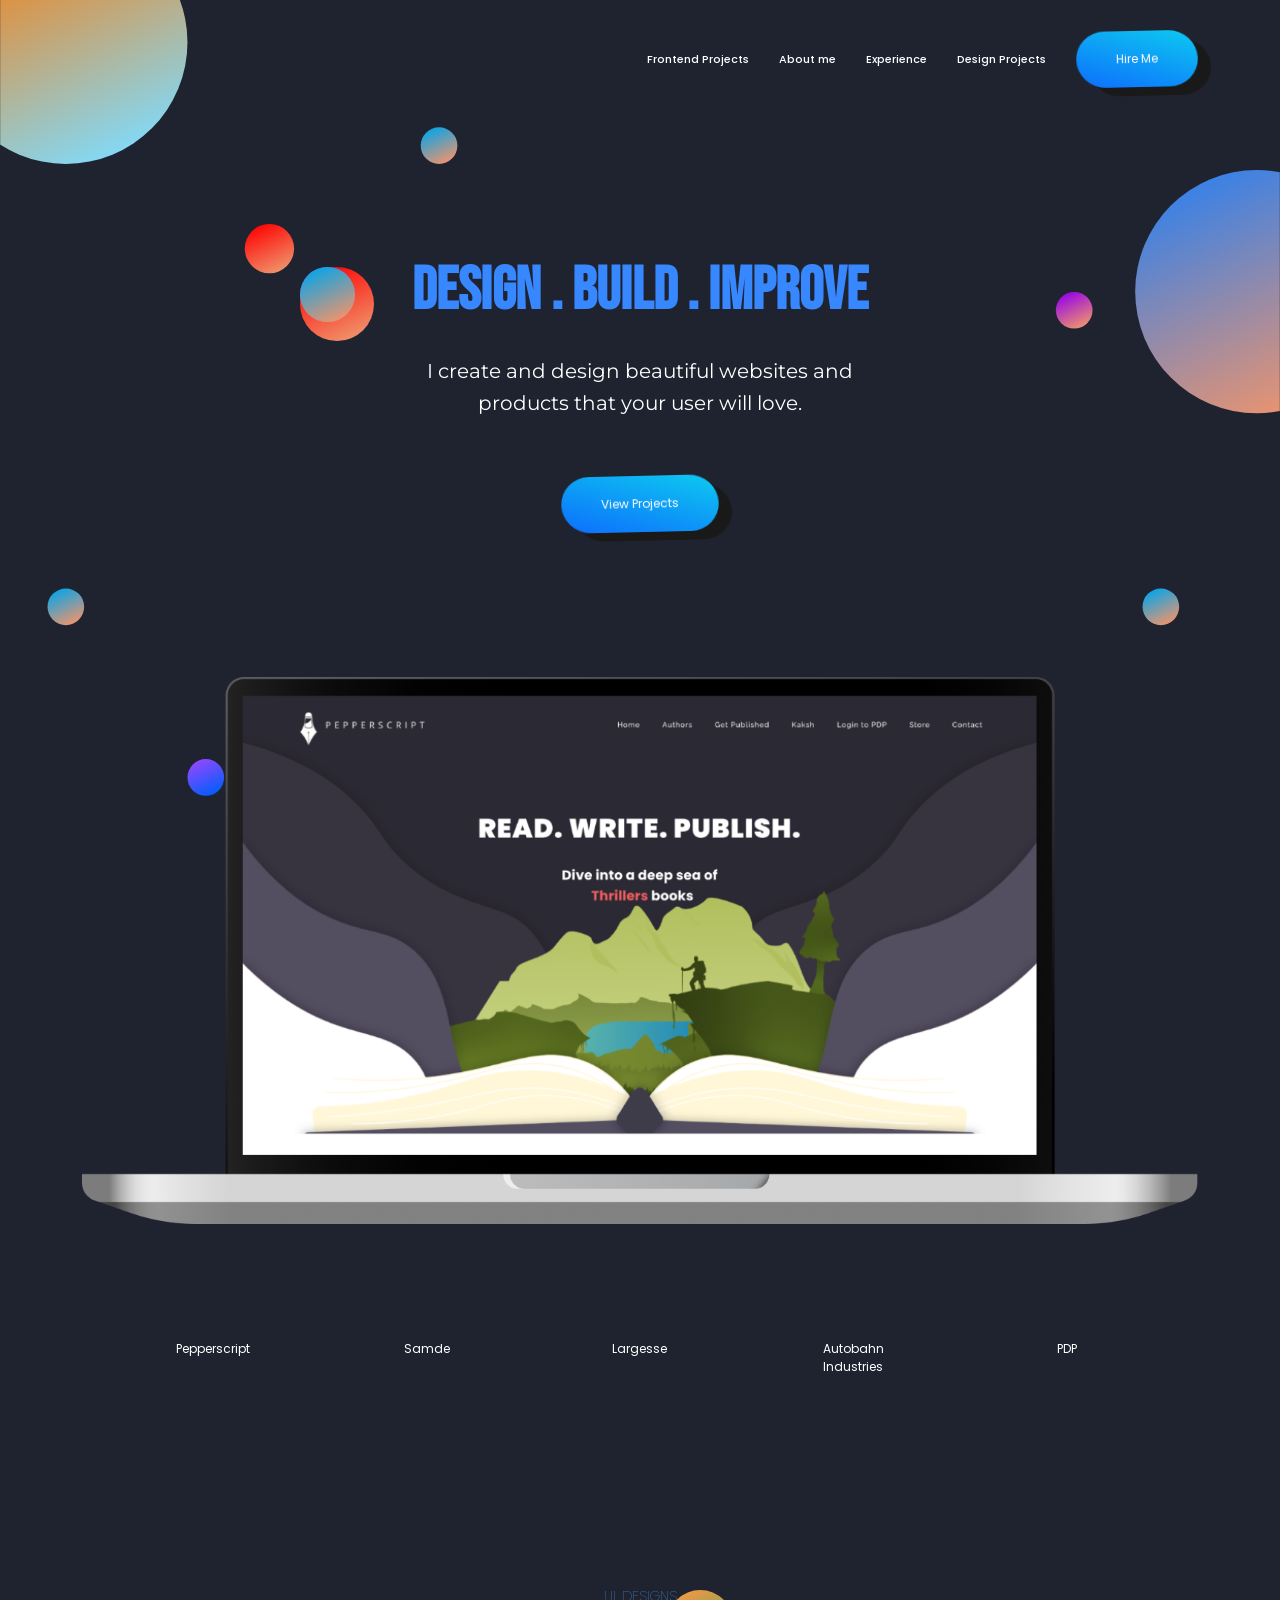
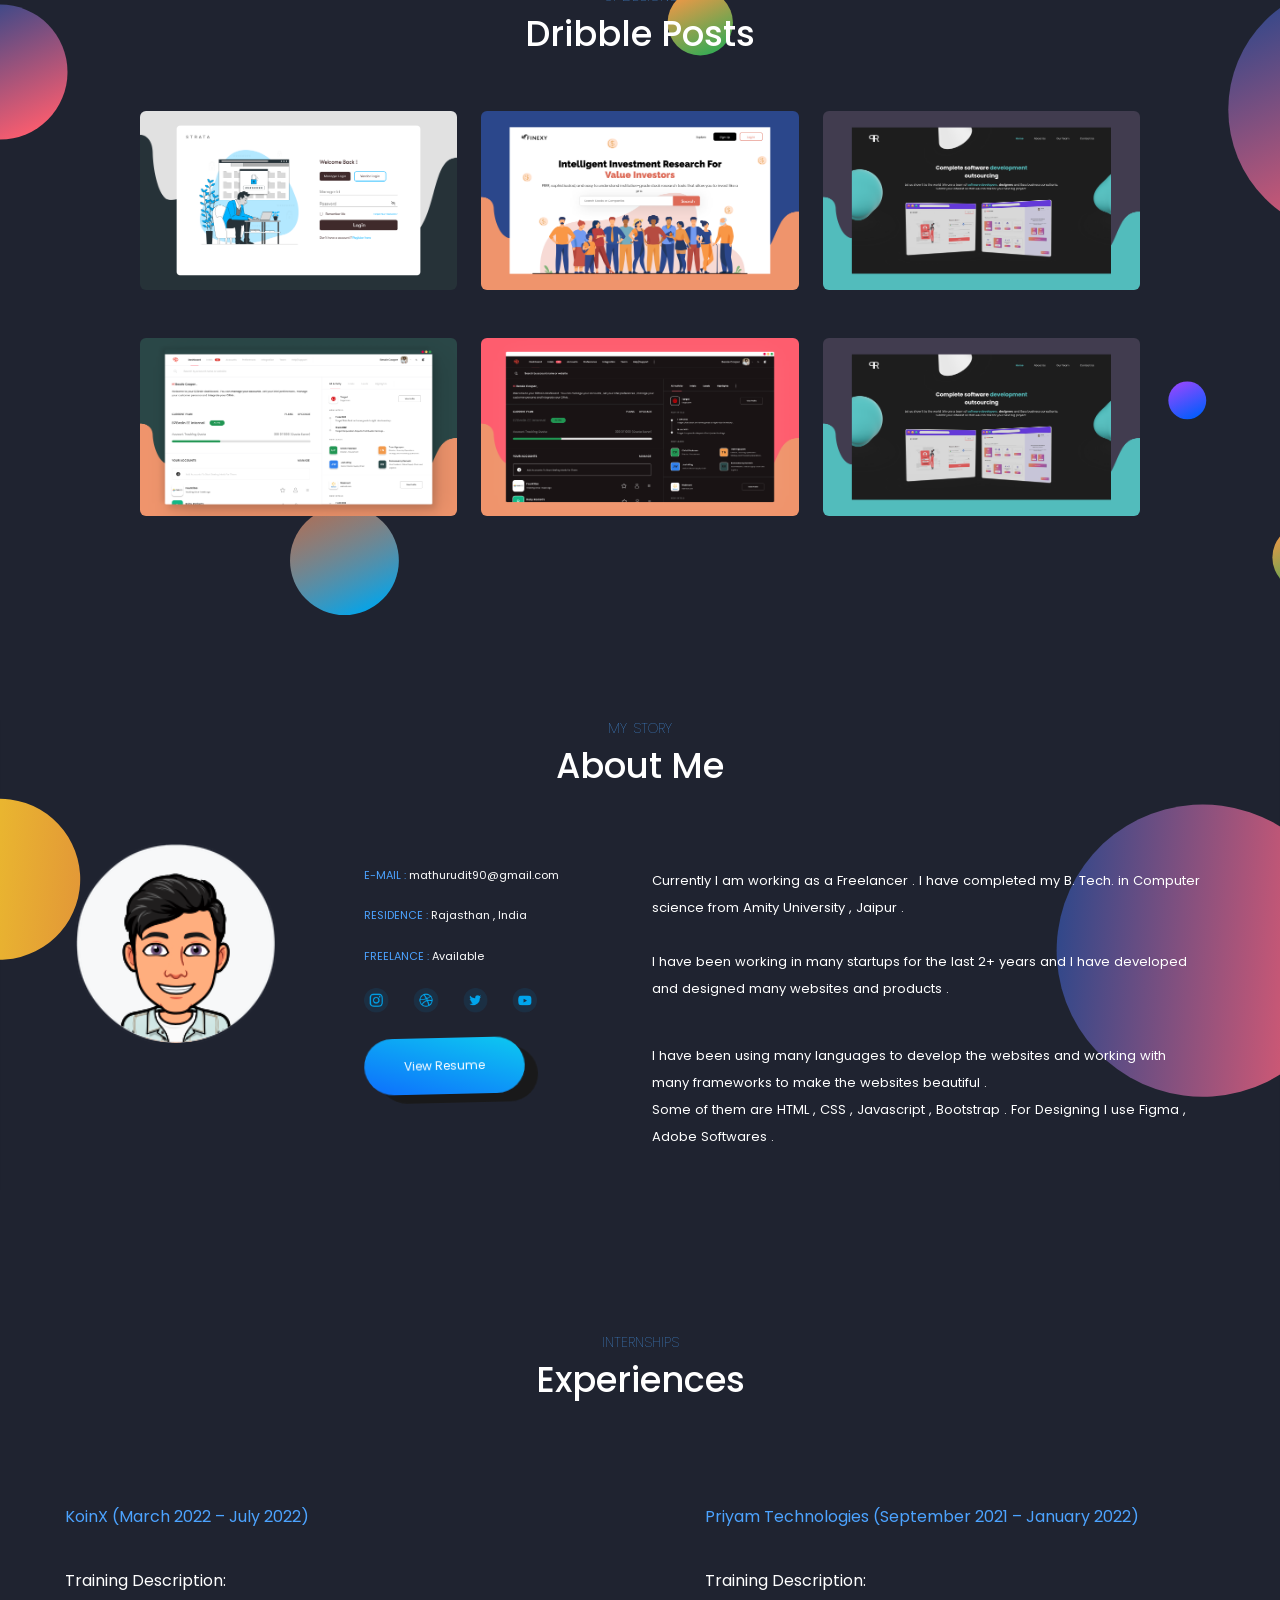
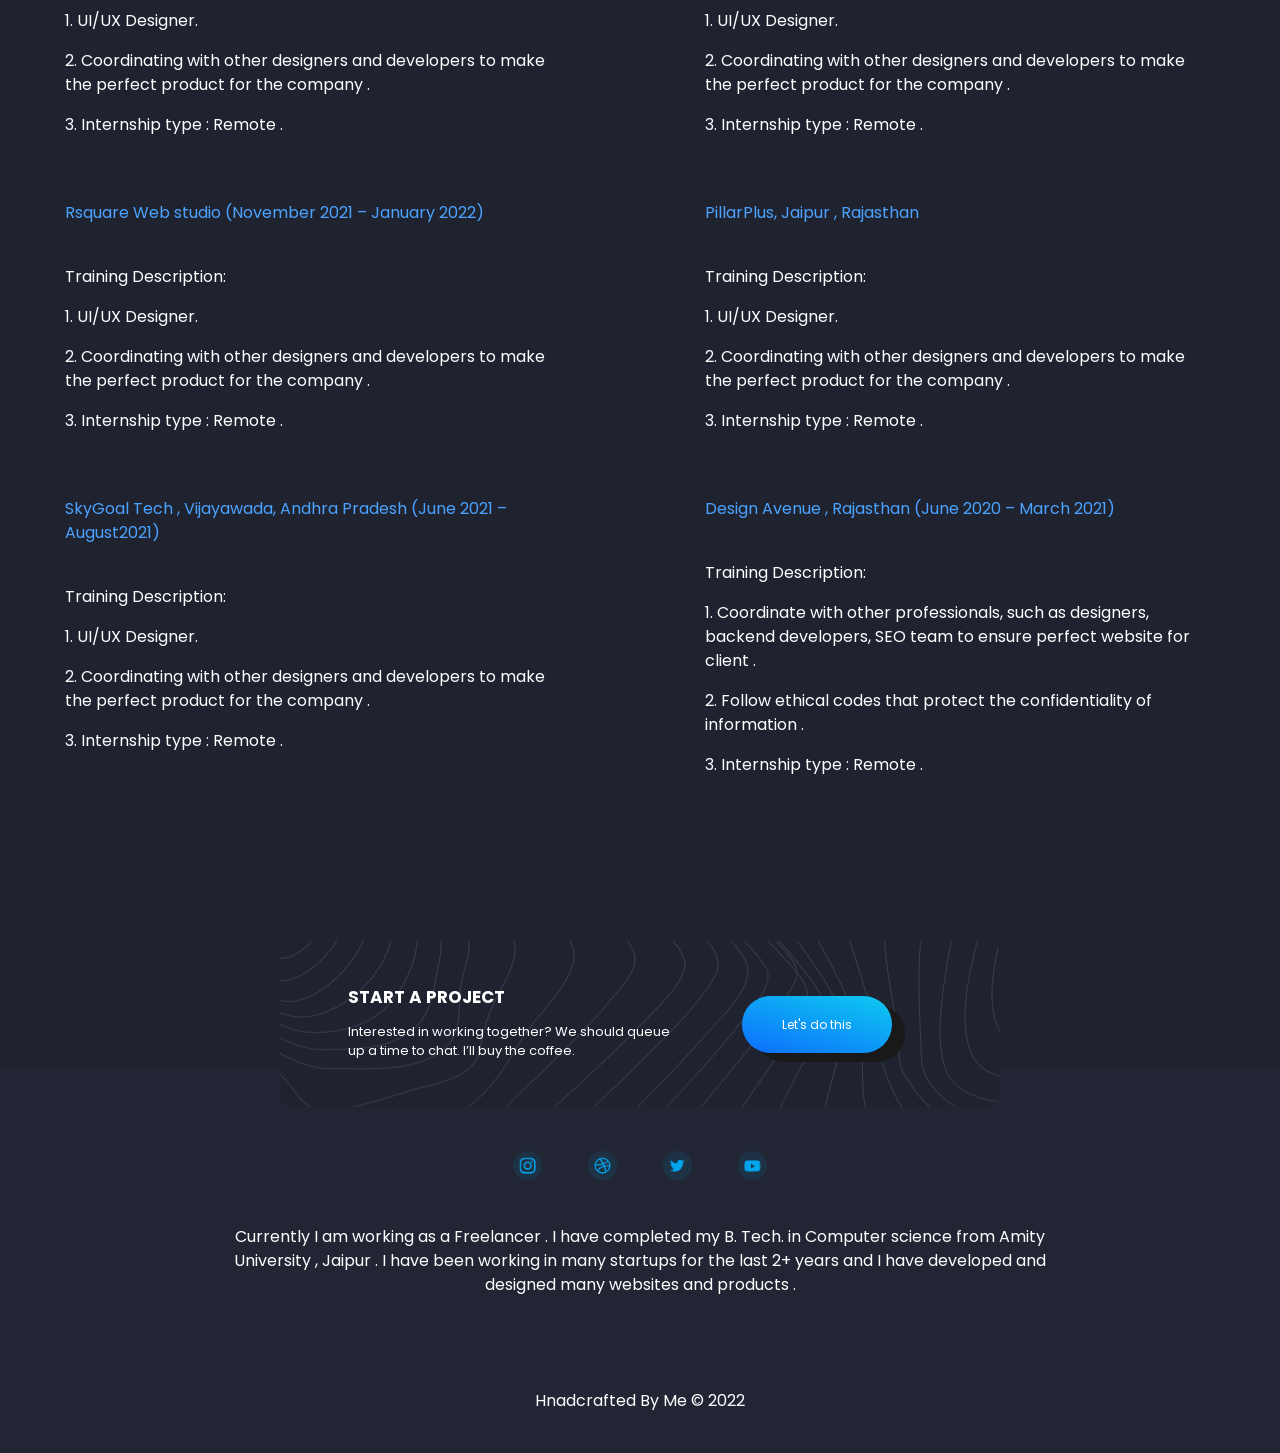
==== commit 9a5cd69c: "change" ====
--- a/index.html
+++ b/index.html
@@ -67,21 +67,23 @@
     <!-- Main CSS File -->
     <link href="assets/css/style.css" rel="stylesheet">
 
-    <style>
-        .mybutton {
-            margin-top: 0px;
-            background: linear-gradient(196deg, #0dcaf0, #0d6efd);
-            border-radius: 55px;
-            box-shadow: 13px 9px 0px #19191a;
-            padding: 20px 40px;
-            border: 0px solid #EF946C;
-            width: fit-content;
-            color: white;
-            transform: rotate3d(53, 17, 7, 345deg);
-            font-size: 12px;
-            transition: 0.5s ease-in;
-        }
-    </style>
+<style>
+
+
+.mybutton {
+  margin-top: 0px;
+  background: linear-gradient(196deg, #0dcaf0, #0d6efd);
+  border-radius: 55px;
+  box-shadow: 13px 9px 0px #19191a;
+  padding: 20px 40px;
+  border: 0px solid #EF946C;
+  width: fit-content;
+  color: white;
+  transform: rotate3d(53, 17, 7, 345deg);
+  font-size: 12px;
+  transition: 0.5s ease-in;
+}
+</style>
 </head>
 
 <body>
@@ -222,20 +224,7 @@
 
 
 
-    <br><br><br><br><br><br>
-
-
-
-
-
-
-
-
-
-
-
-
-
+    <br><br>
 
 
     <main style="background-image: url(assets/img/profile.svg);background-repeat: no-repeat;background-size:cover;"
@@ -248,7 +237,7 @@
         </center>
         <div class="row jumbotron" style="margin: auto; max-width: 90%;   text-align: center;">
             <div style="text-align-last: left !important;" class="col-md-3">
-            <img class="img-fluid" style="width: 200px;" src="assets/img/photomeri.svg" >
+                <img class="img-fluid" style="width: 200px;" src="assets/img/photomeri.svg">
             </div>
 
             <div style="text-align-last: left !important;" class="col-md-3">
@@ -265,7 +254,7 @@
                     </div>
                     <br>
                 </div>
-              
+
                 <div>
                     <a href="https://www.instagram.com/uditmathur_/" target="_blank" class="Instagram"><img
                             style="height: 25px; width: auto;padding: 0px 20px 0 0px;" src="assets/img/i1.png"></a>
@@ -281,7 +270,7 @@
                 <br>
 
 
-                <div  class="col-md-12">
+                <div class="col-md-12">
                     <button class="mybutton" type="submit"><a style="color: white !important; "
                             href="assets/img/resume.pdf" view>View Resume</a></i></button>
                 </div>
@@ -318,39 +307,39 @@
 
         </div>
     </main>
-    <br><br>    <br><br>    <br><br>
-
-
-
-
-
-
-
-
-
-
-
-
-
-
-
-
-
-
-
-
-
-
-
-
-
-
-
-
-
-
-
-    <main  id="main">
+    <br><br> <br><br> <br><br>
+
+
+
+
+
+
+
+
+
+
+
+
+
+
+
+
+
+
+
+
+
+
+
+
+
+
+
+
+
+
+
+    <main id="main">
         <div class="row jumbotron" style="margin: auto; max-width: 100%;   text-align: center;">
             <div class="col-md-12">
                 <h4 id="experience" class="small-heading">INTERNSHIPS</h4>
@@ -512,6 +501,21 @@
 
 
 
+
+
+
+
+
+
+
+
+
+
+
+
+
+
+
     <center>
         <div style="margin: auto;max-width: 75%;margin-top: 100px;">
             <div style="background-image: url(assets/img/BG.png);border: none !important;border-radius:12px;"
@@ -519,9 +523,11 @@
                 <div class="card-body">
                     <div style="margin: auto;max-width: 100%;padding: 30px 40px;" class="row">
                         <div class="col-md-7">
-                            <h5 style="color:  white;font-weight: bold;text-align: left;font-size: 17px;" class="card-title">START A
+                            <h5 style="color:  white;font-weight: bold;text-align: left;font-size: 17px;"
+                                class="card-title">START A
                                 PROJECT</h5>
-                            <p style="color: #ffffff;text-align: left;font-size: 13px;margin-top: 15px;;" class="card-text"> Interested in
+                            <p style="color: #ffffff;text-align: left;font-size: 13px;margin-top: 15px;;"
+                                class="card-text"> Interested in
                                 working together? We should queue up a time to chat. I’ll buy the coffee.</p>
                         </div>
 
--- a/assets/css/style.css
+++ b/assets/css/style.css
@@ -3050,4 +3050,3 @@
     line-height: 27px;
 }
 
-
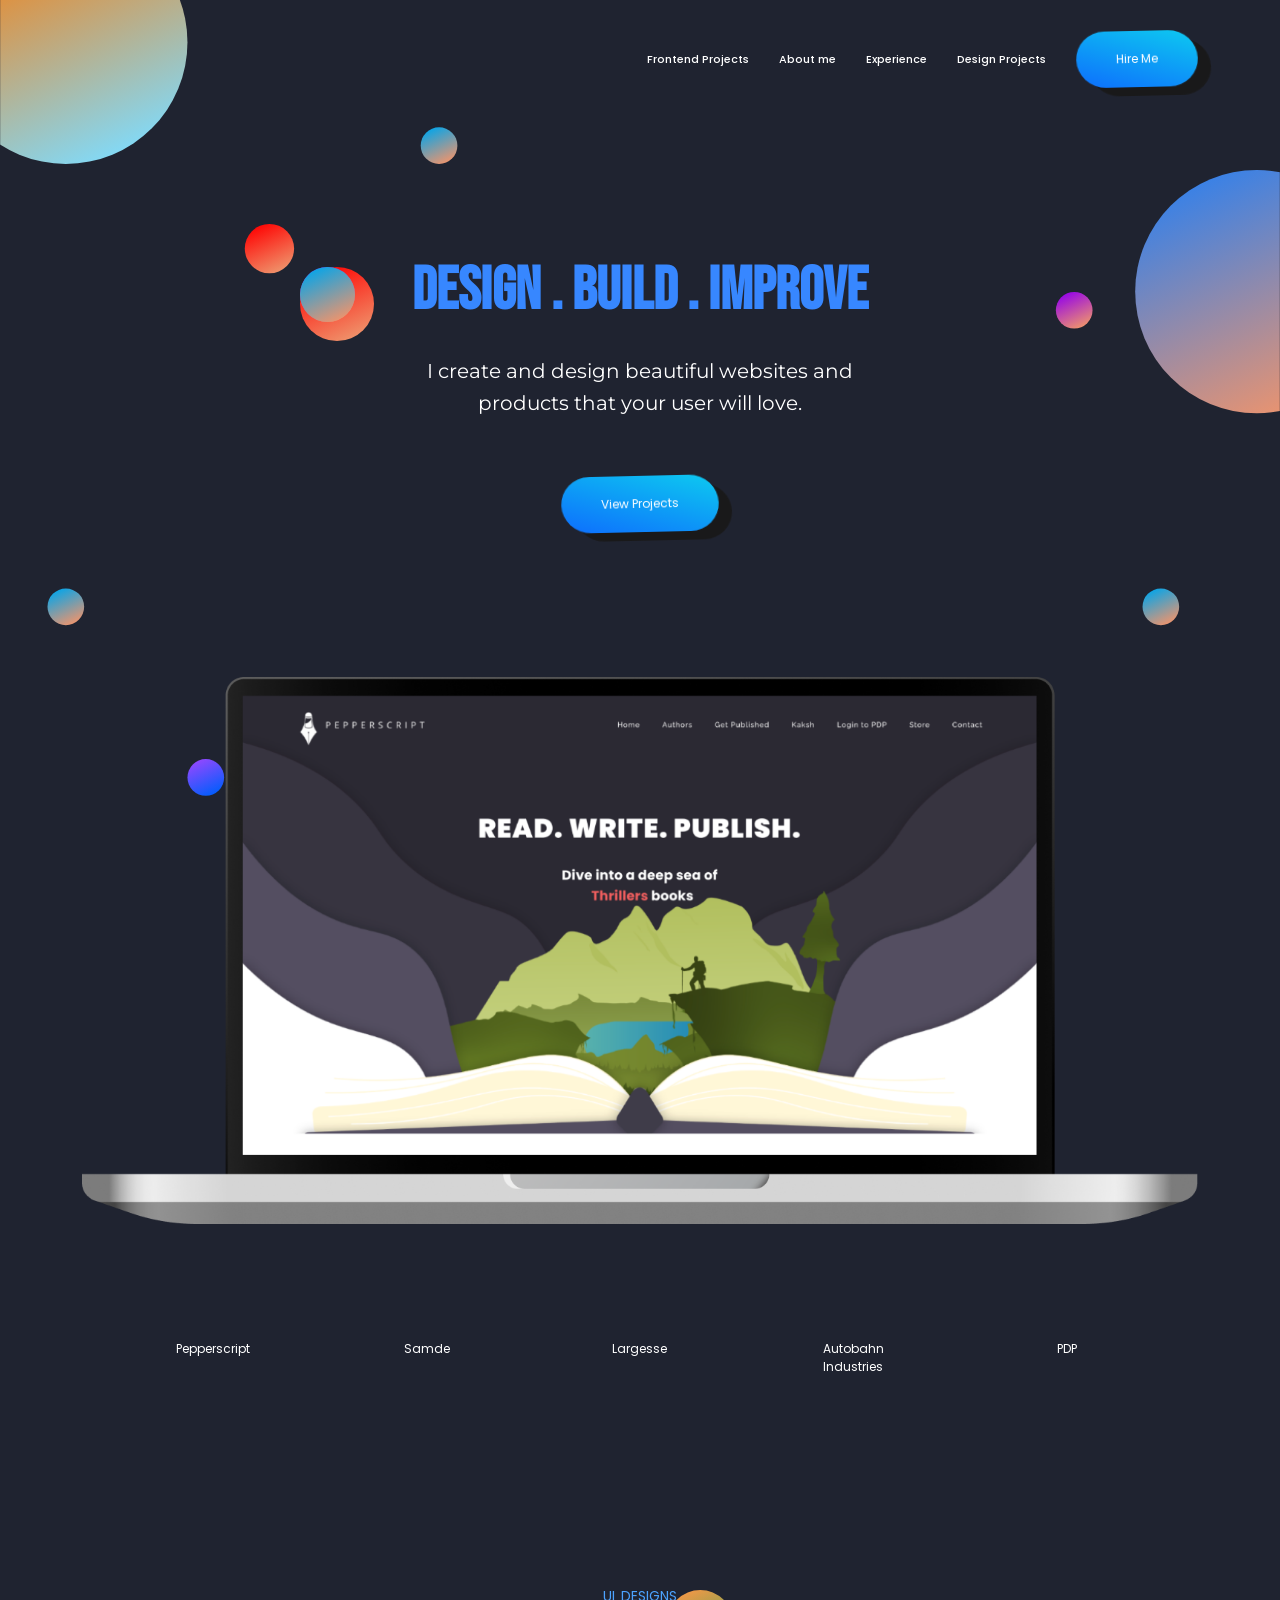
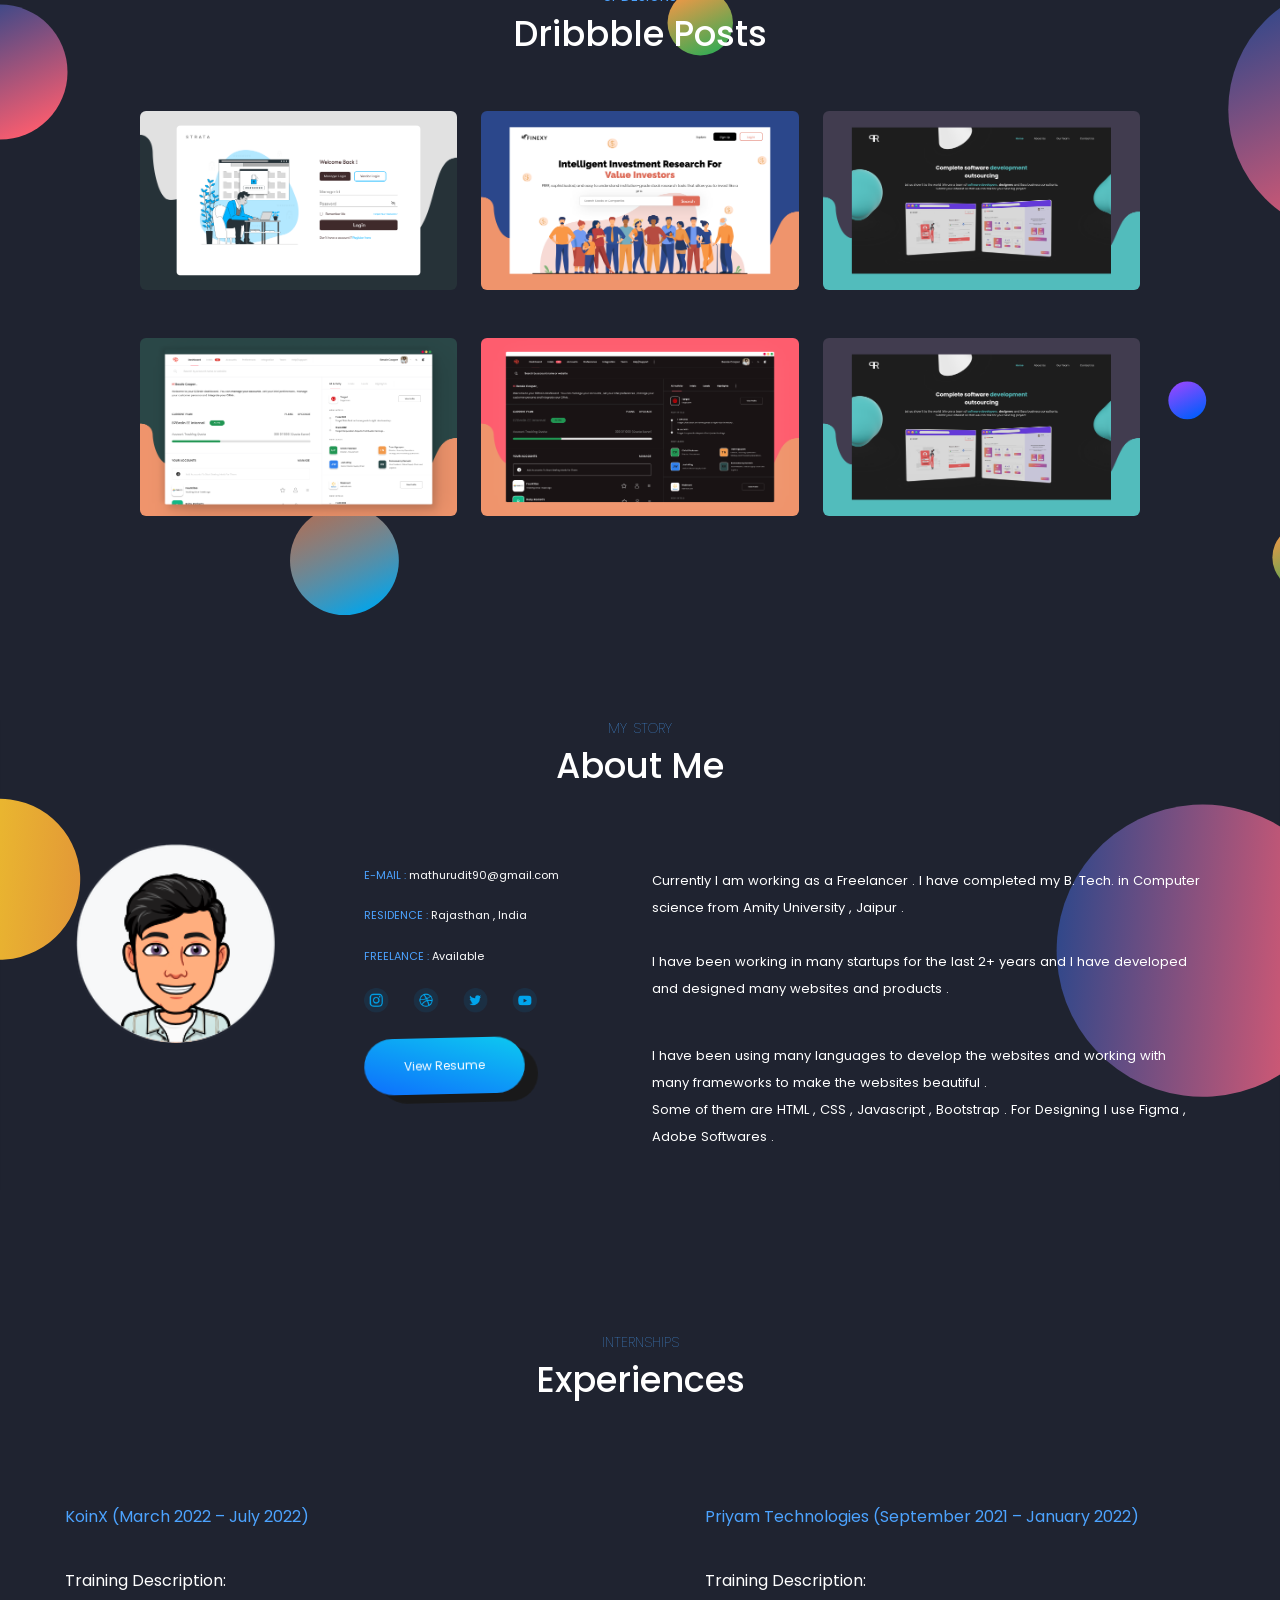
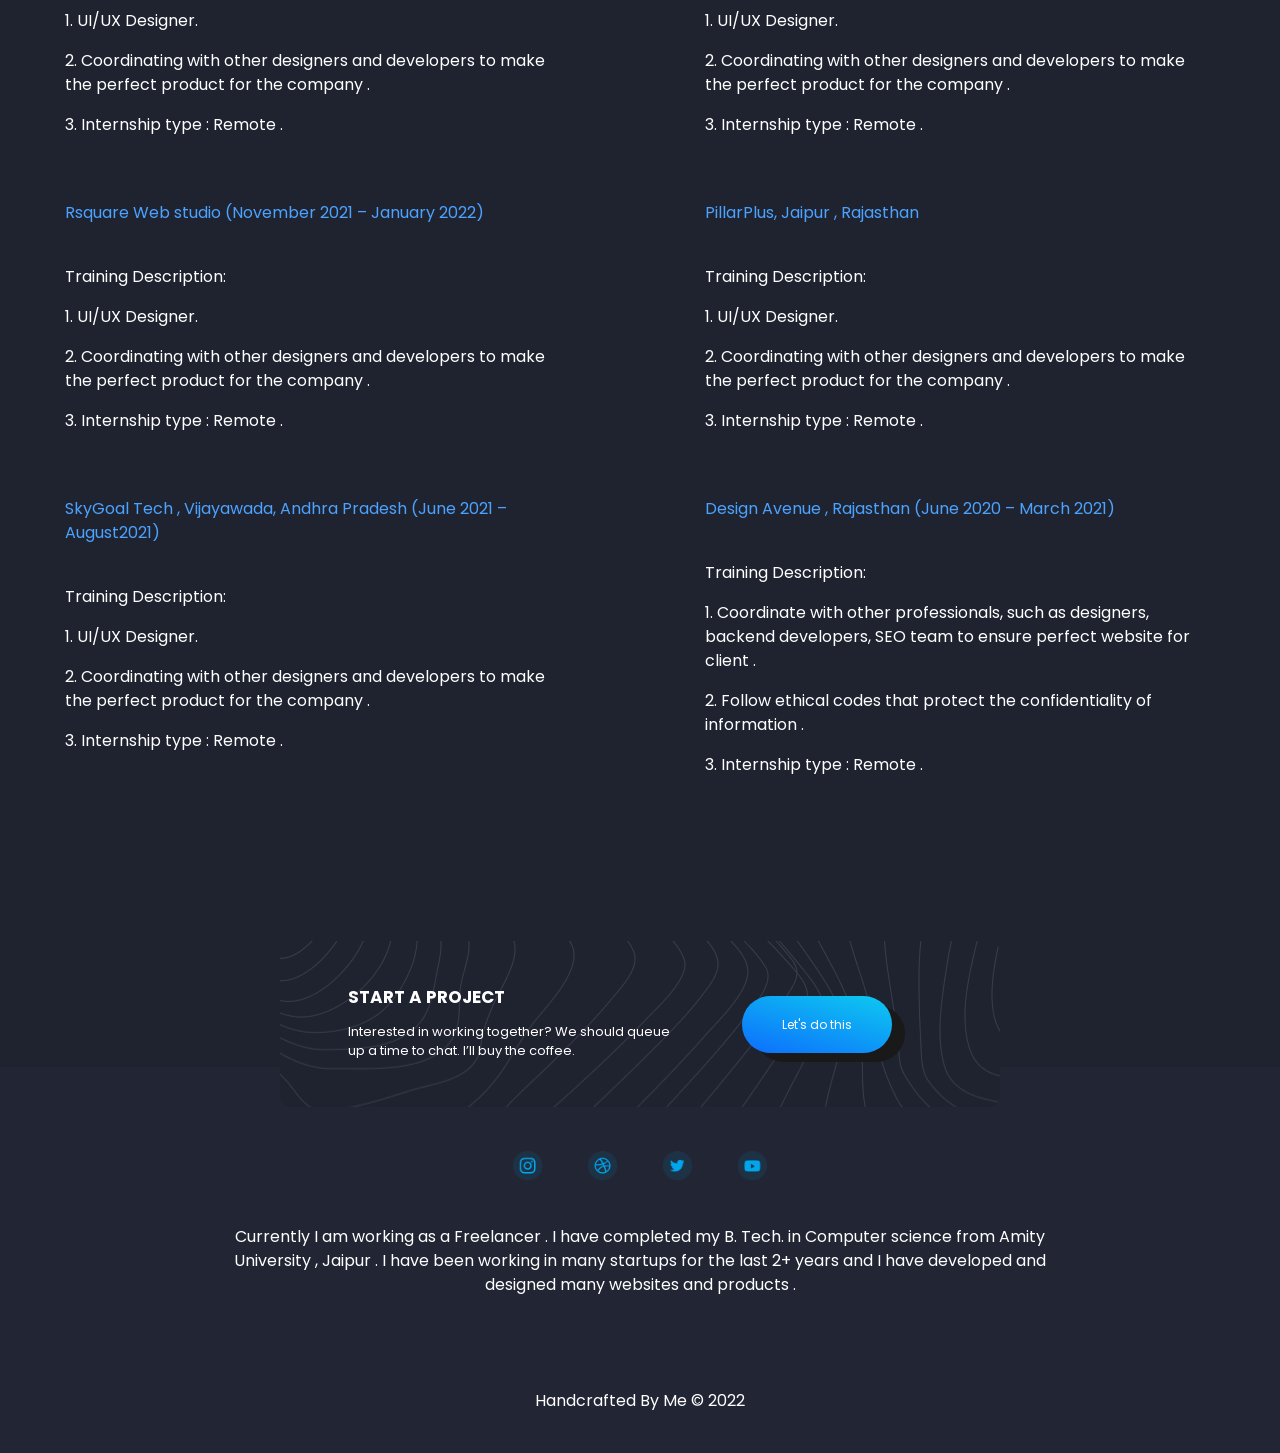
==== commit c8acf6ed: "change" ====
--- a/index.html
+++ b/index.html
@@ -186,8 +186,8 @@
 
         <div>
             <center>
-                <h4 class="small-heading">UI DESIGNS</h4>
-                <h1 class="big-heading">Dribble Posts</h1>
+                <h4 style="font-weight: 400;" class="small-heading">UI DESIGNS</h4>
+                <h1 class="big-heading">Dribbble Posts</h1>
             </center>
         </div>
         <br><br>
@@ -579,7 +579,7 @@
 
             <!-- Copyright -->
             <div class="text-center p-3" style="background-color:#222634;">
-                Hnadcrafted By Me © 2022
+                Handcrafted By Me © 2022
             </div>
             <!-- Copyright -->
     </footer>
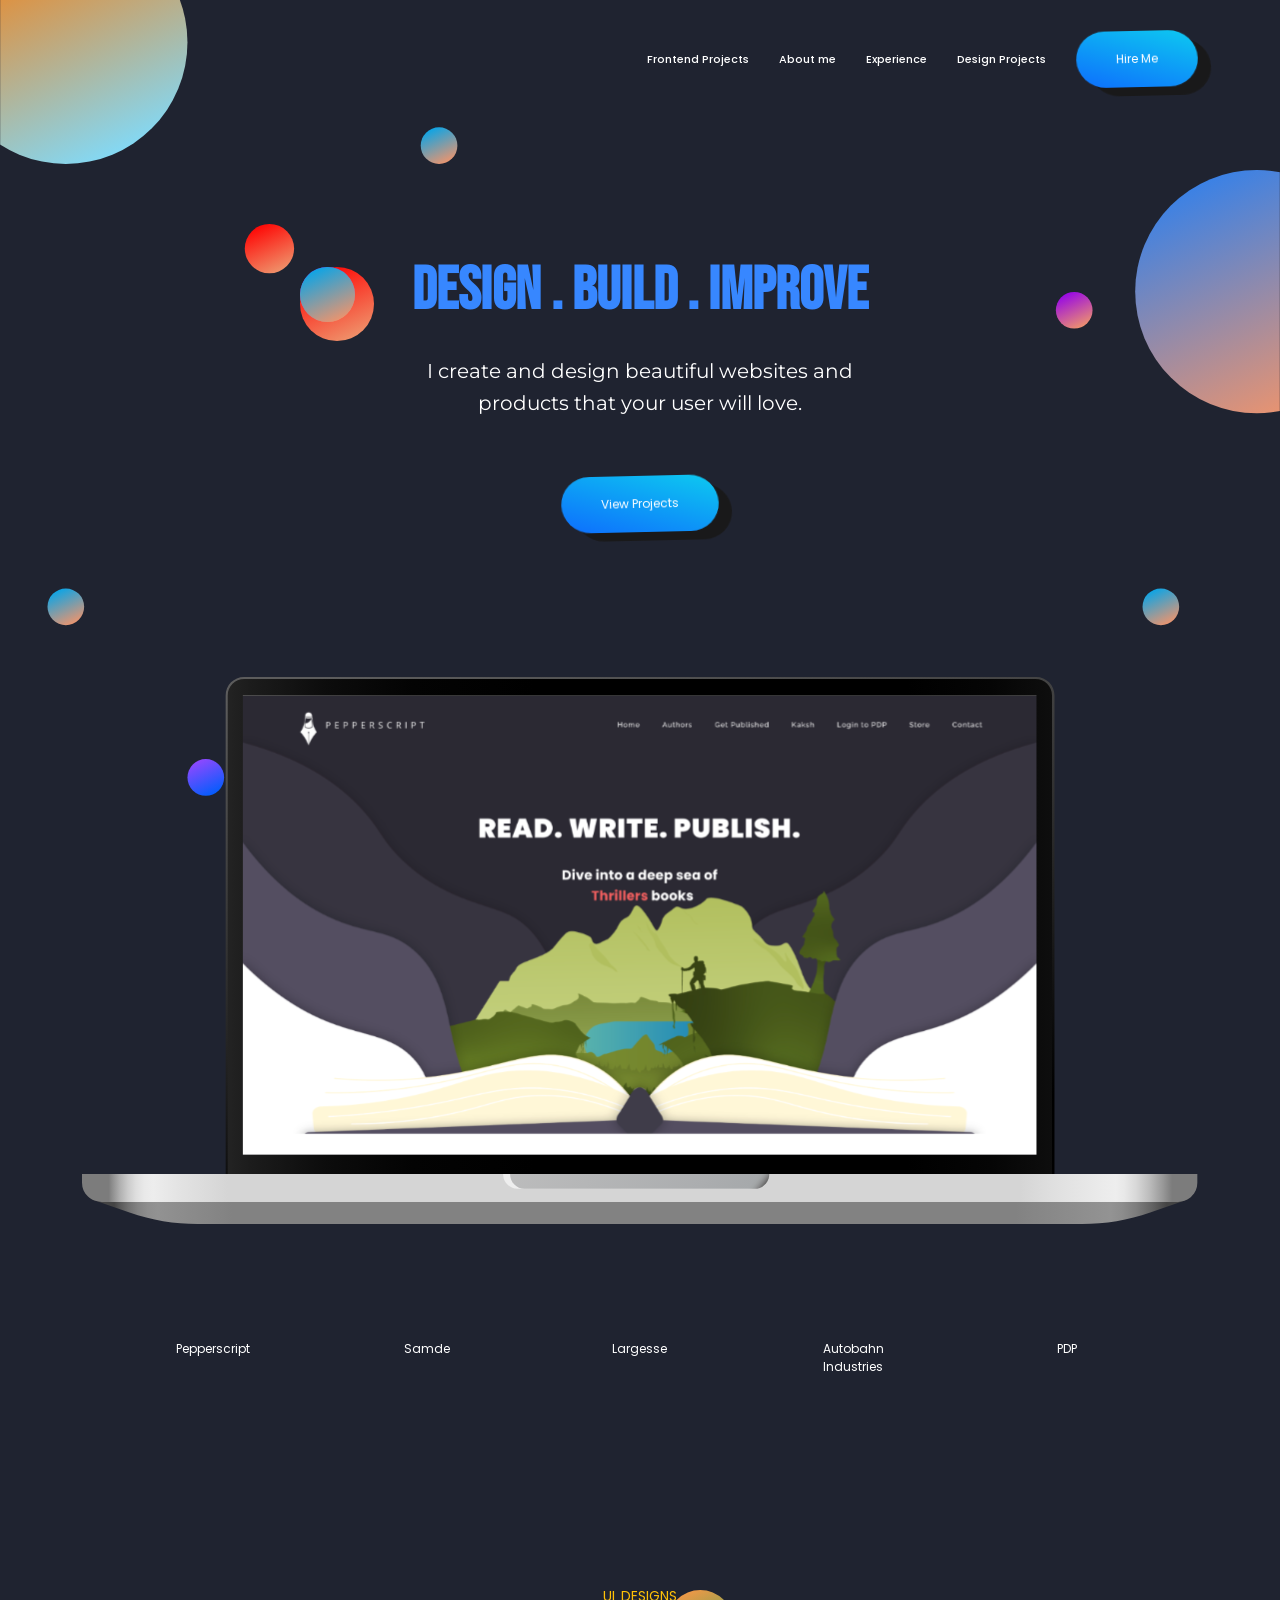
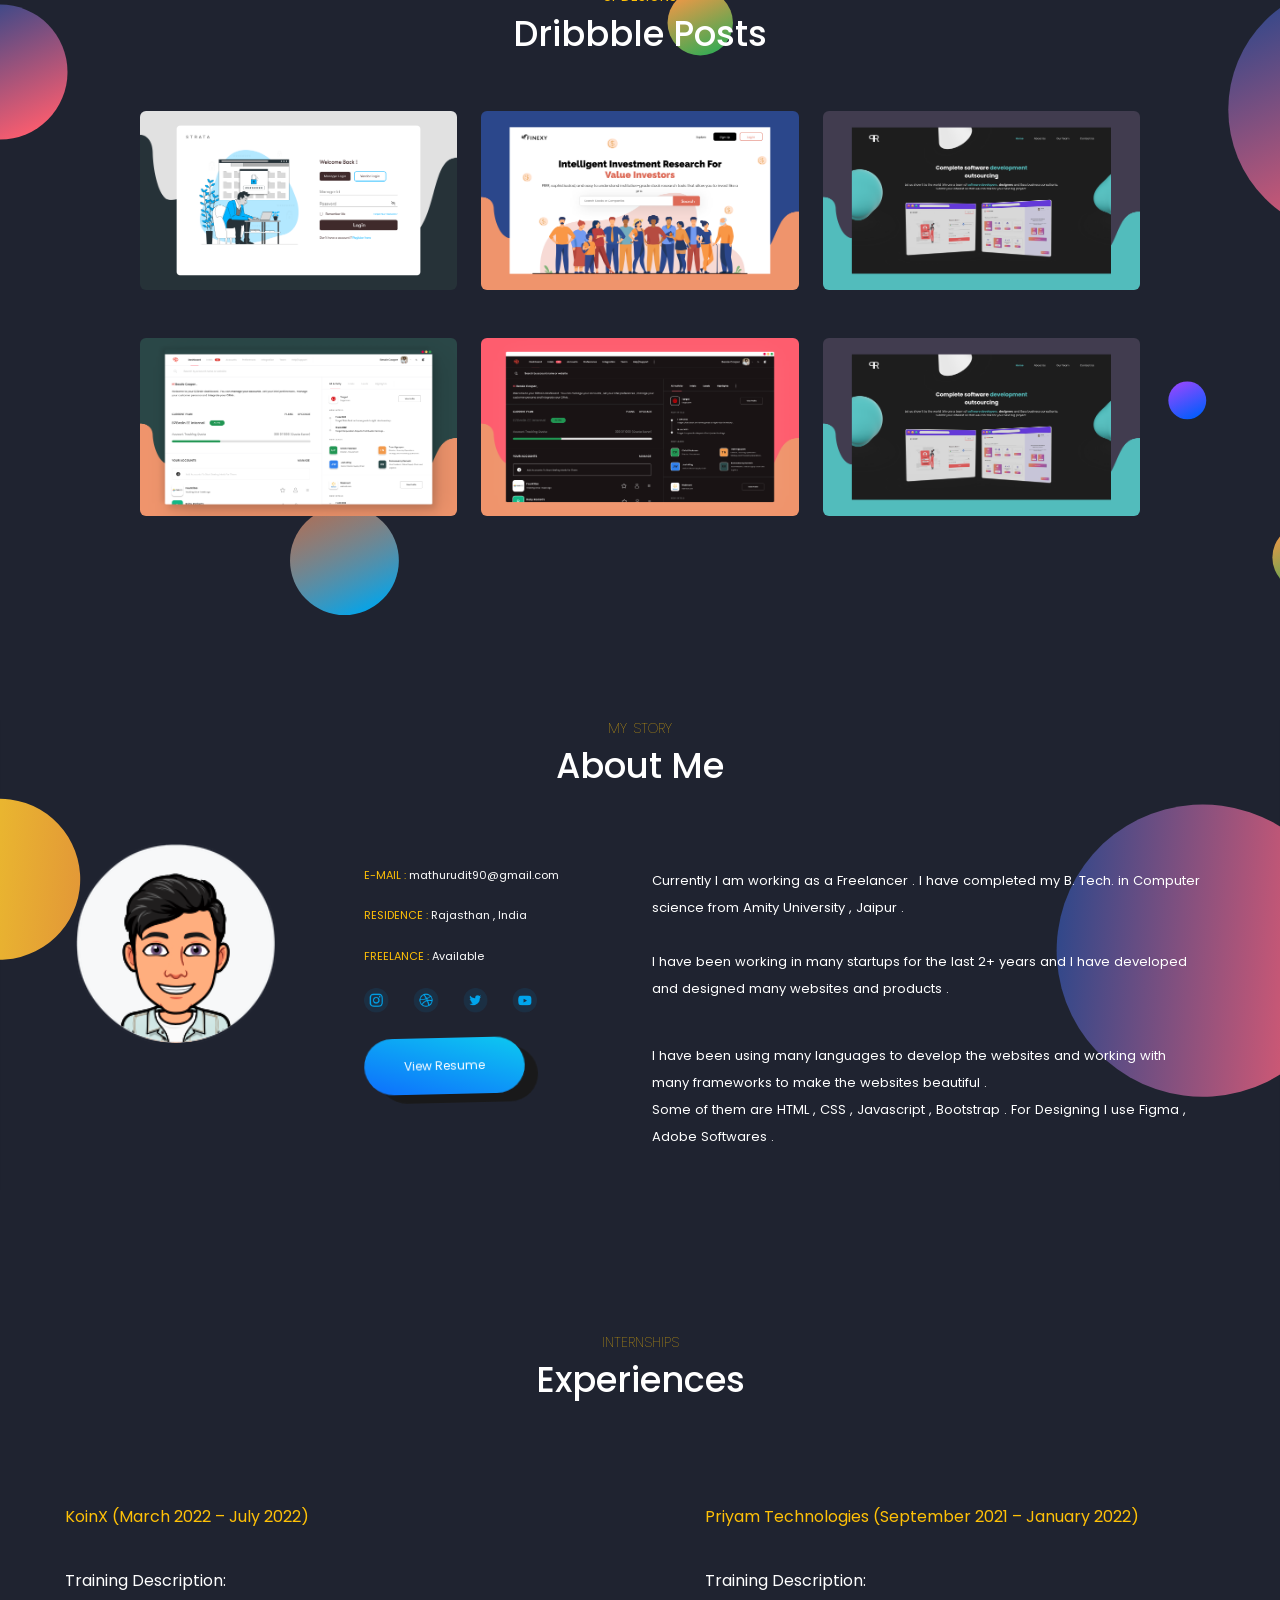
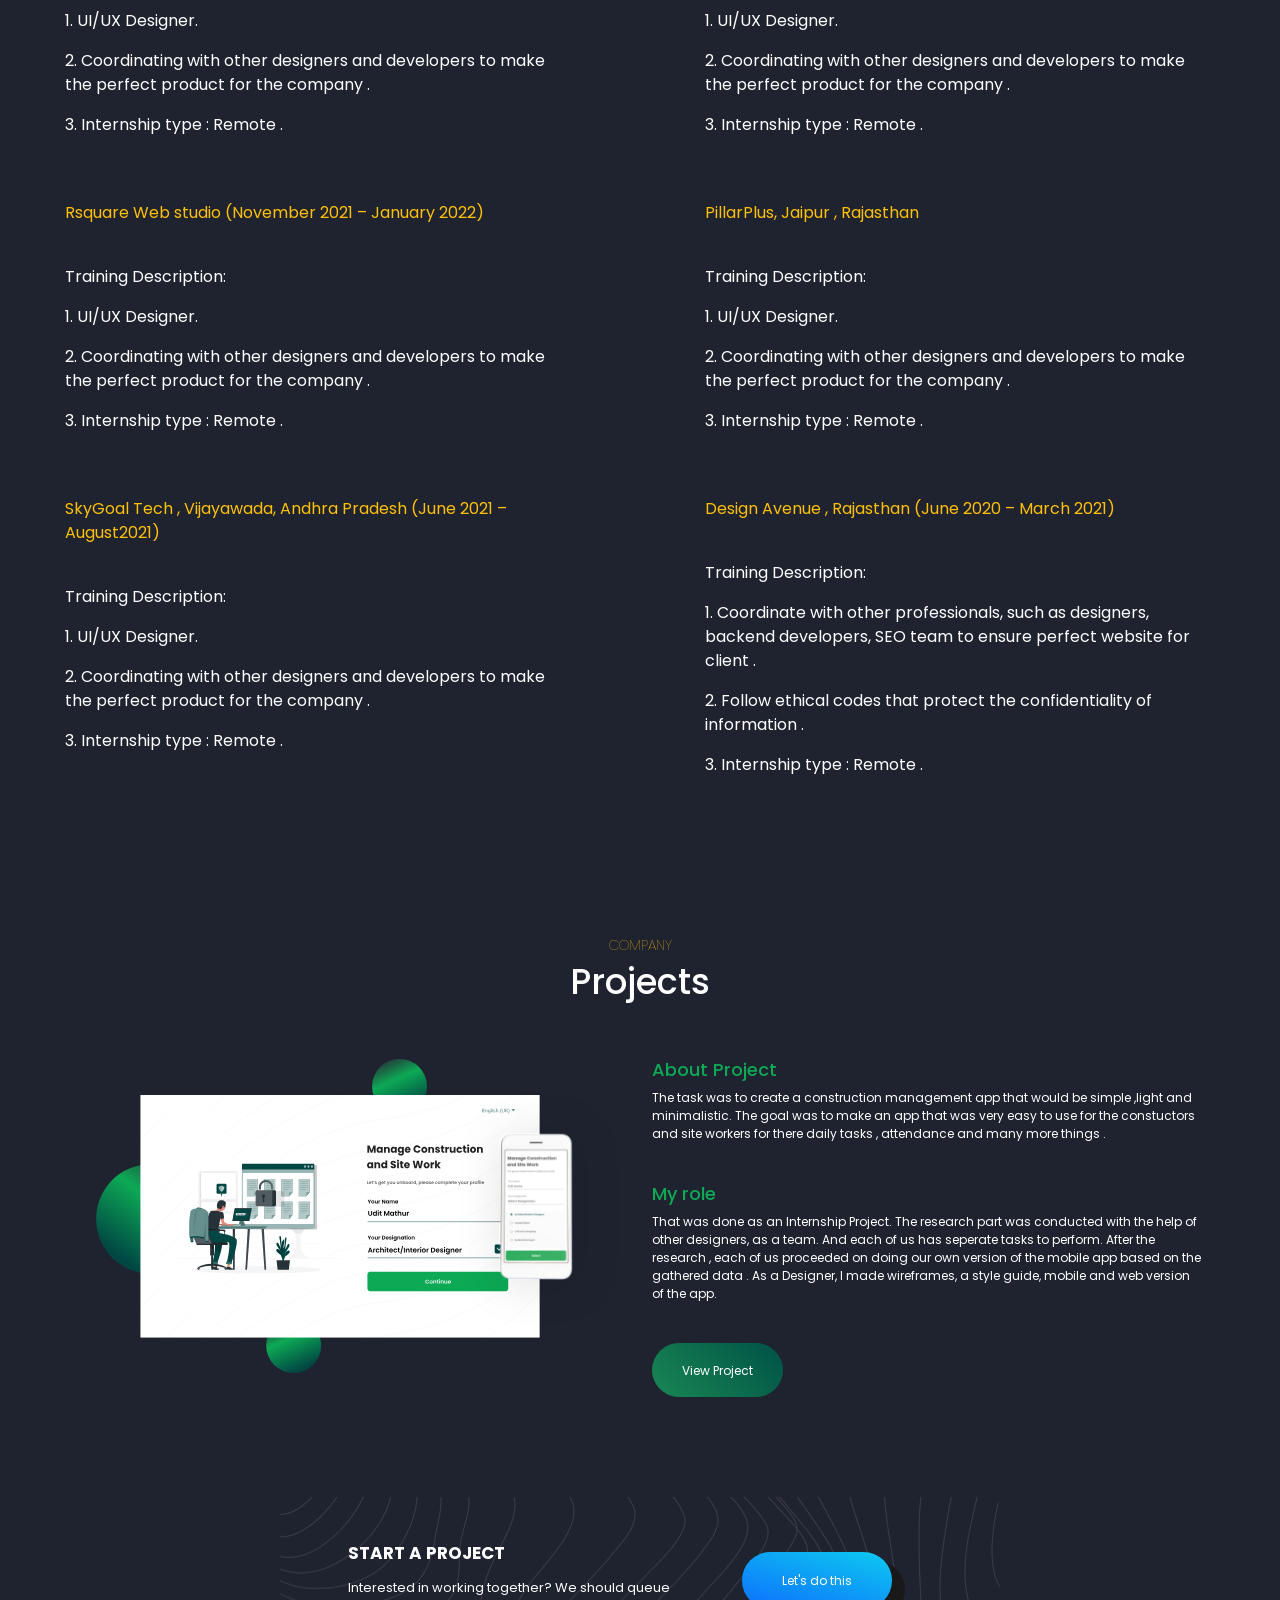
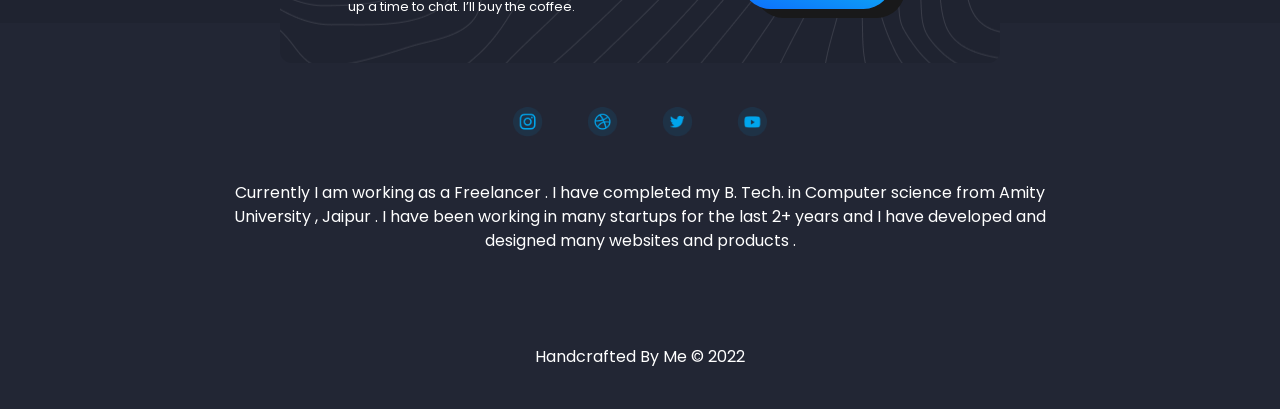
==== commit 3a621c58: "project section" ====
--- a/index.html
+++ b/index.html
@@ -148,7 +148,7 @@
                 </div>
             </div>
             <br><br><br><br> <br><br>
-            <img id="frontend" class="img-fluid" style="height: auto;" src="assets/img/mockup.png" alt="">
+            <img id="frontend" class="img-fluid" style="height: auto;" src="assets/img/mockup.svg" alt="">
         </div>
 
         <br><br> <br><br>
@@ -312,33 +312,6 @@
 
 
 
-
-
-
-
-
-
-
-
-
-
-
-
-
-
-
-
-
-
-
-
-
-
-
-
-
-
-
     <main id="main">
         <div class="row jumbotron" style="margin: auto; max-width: 100%;   text-align: center;">
             <div class="col-md-12">
@@ -435,68 +408,40 @@
     </main>
 
 
-    <br><br>
-
-    <!-- <main style="background-size:contain;" id="main">
-        <div class="row jumbotron" style="margin: auto; max-width: 100%;   text-align: center;">
-        <div class="col-md-12">
-        <h4 id="design" class="small-heading">PROJECTS</h4>
-        <h1 class="big-heading">Designs</h1>
+    <br><br> <br><br> <br><br>
+
+
+
+    <center>
+        <h4 class="small-heading">COMPANY</h4>
+        <h1 id="about" class="big-heading">Projects</h1>
         <br><br>
-        <div style="justify-content: center;" class="row">
-            <div class="col-md-3">
-                <div style="background-color: rgba(255, 255, 255, 0);border: 0px solid rgba(0,0,0,.125);" class="card">
-                    <img style="width: 350px;height: auto;max-width: 100%;" src="assets/img/project1.png" class="card-img-top" alt="...">
-                  
-                    <div style="text-align: left;" class="card-body">
-                        <br>
-                      <h6 style="text-align: left;" class="card-title">INTERNSHALA UI RE-DESIGN</h6><br>
-                      <p style="color: white;text-align: left;font-size: 12px;" class="card-text">The task was to create a construction management app that would be simple ,light and minimalistic. 
-                        The goal was to make an app that was very easy to use for the constuctors and site workers for there daily tasks , 
-                        attendance and many more things .</p><br>
-                        <button class="mybutton" type="submit">Pepperscript</i></button>
-                    </div>
-                  </div>
-            </div>
-
-            <div class="col-md-3">
-                <div style="background-color: rgba(255, 255, 255, 0);border: 0px solid rgba(0,0,0,.125);" class="card">
-                    <img style="width: 350px;height: auto;max-width: 100%;" src="assets/img/project2.png" class="card-img-top" alt="...">
-                  
-                    <div style="text-align: left;" class="card-body">
-                        <br>
-                      <h6 style="text-align: left;" class="card-title">PILLAR PLUS : CMA</h6><br>
-                      <p style="color: white;text-align: left;font-size: 12px;" class="card-text">The task was to create a construction management app that would be simple ,light and minimalistic. 
-                        The goal was to make an app that was very easy to use for the constuctors and site workers for there daily tasks , 
-                        attendance and many more things .</p><br>
-                        <button class="mybutton" type="submit">Pepperscript</i></button>
-                    </div>
-                  </div>
-            </div>
-            <div class="col-md-3">
-                <div style="background-color: rgba(255, 255, 255, 0);border: 0px solid rgba(0,0,0,.125);" class="card">
-                    <img style="width: 350px;height: auto;max-width: 100%;" src="assets/img/project2.png" class="card-img-top" alt="...">
-                  
-                    <div style="text-align: left;" class="card-body">
-                        <br>
-                      <h6 style="text-align: left;" class="card-title">KOINX : CRYPTO TAX SAVING</h6><br>
-                      <p style="color: white;text-align: left;font-size: 12px;" class="card-text">The task was to create a construction management app that would be simple ,light and minimalistic. 
-                        The goal was to make an app that was very easy to use for the constuctors and site workers for there daily tasks , 
-                        attendance and many more things .</p><br>
-                        <button class="mybutton" type="submit">Pepperscript</i></button>
-                    </div>
-                  </div>
-            </div>
-        </div>
-
+    </center>
+
+    <div style="max-width: 90%;margin:auto;" class="row">
+        <div class="col-md-6">
+            <img class="img-fluid" src="assets/img/pillarplus.svg">
+        </div>
+        <div style="align-self: center;" class="col-md-6">
+            <h4 style="color: #0DA955;font-size: 18px;">About Project</h4>
         
-
-        
-        
-        </div>
-        
-        </div>
-        </main> -->
+            <p style="color: white;font-size: 12px;">The task was to create a construction management app that would be simple ,light and minimalistic.
+                 The goal was to make an app that was very easy to use for the constuctors and site workers for there daily tasks , attendance and many more things .</p>
+                 <br>
+                 <h4 style="color: #0DA955;font-size: 18px;" >My role</h4>
+    
+            <p style="color: #ffffff;font-size: 12px;">    That was done as an Internship Project. The research part was conducted with the help of other designers, as a team. And each of us has seperate tasks to perform. After the research , each of us proceeded on doing our own version of the mobile app based on the gathered data .
+    
+                As a Designer, I made wireframes, a style guide, mobile and web version of the app.</p>
+<br>
+                <button class="pillar"><a style="color: white;font-size: 12px;" href="https://www.behance.net/gallery/128527219/Construction-Management-App" target="_blank">View Project</a></button>
+        </div>
+
+    </div>
+
+
+
+
 
 
 
--- a/assets/css/style.css
+++ b/assets/css/style.css
@@ -4,7 +4,7 @@
 }
 
 body {
-  color: #4ca3ff;
+  color: #ffc107;
   font-family: 'Poppins', sans-serif;
   background-color: #1F2330;
   
@@ -3050,3 +3050,9 @@
     line-height: 27px;
 }
 
+.pillar{
+  padding: 15px 30px;
+    background: linear-gradient(45deg, #198754, #005146);
+    border-radius: 33px;
+    border: 0px;
+}
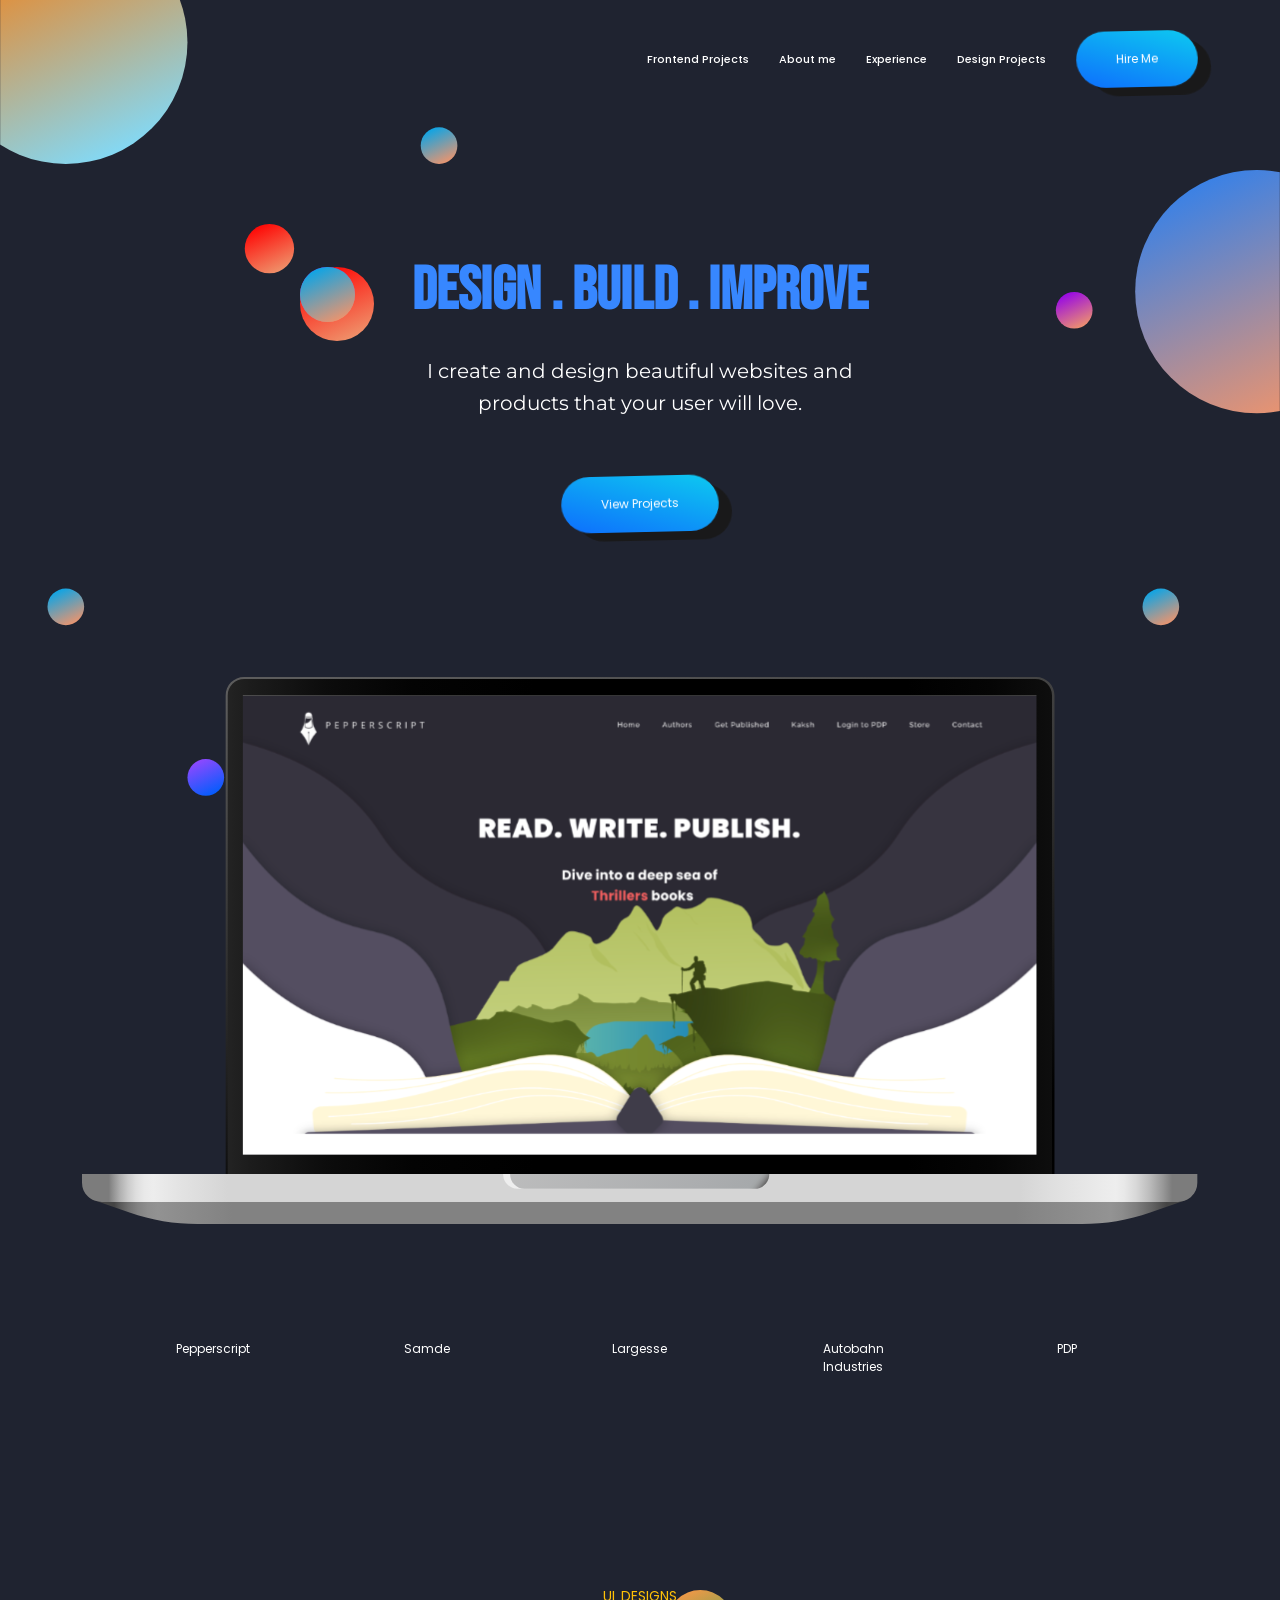
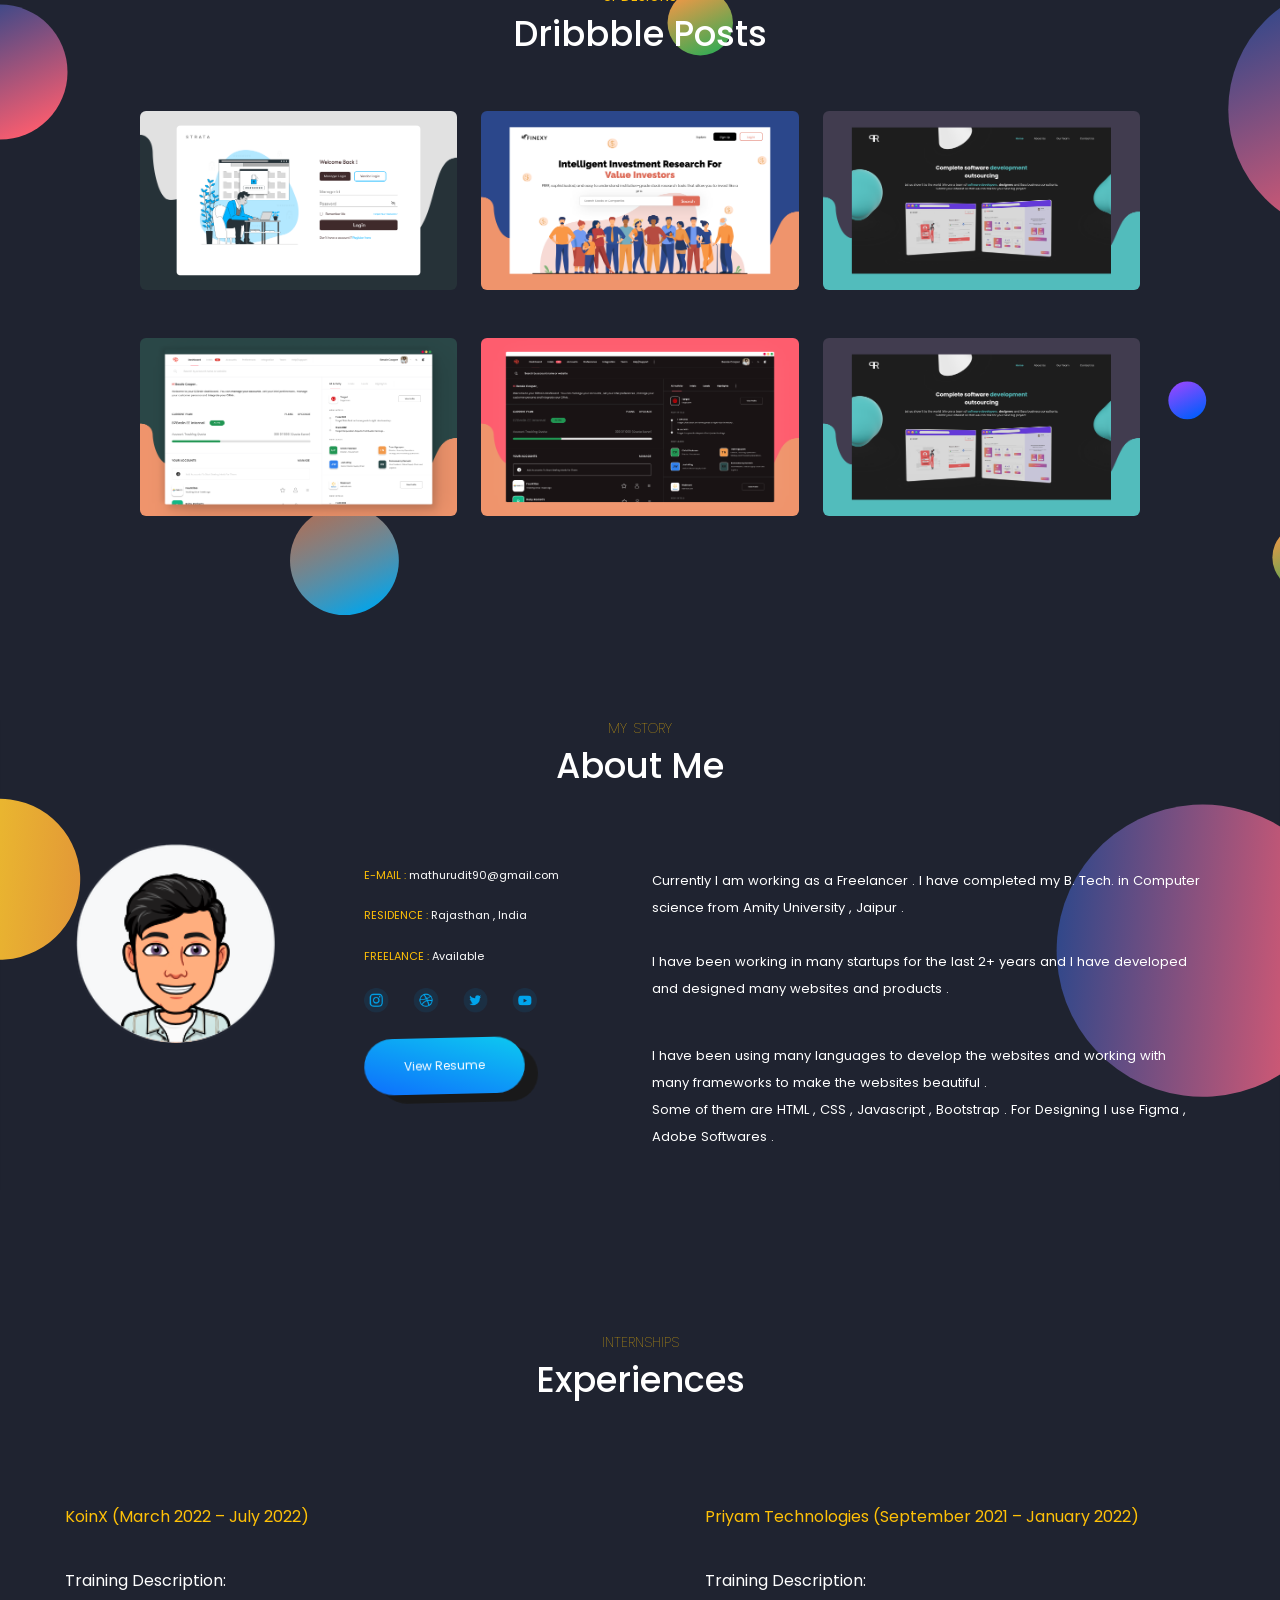
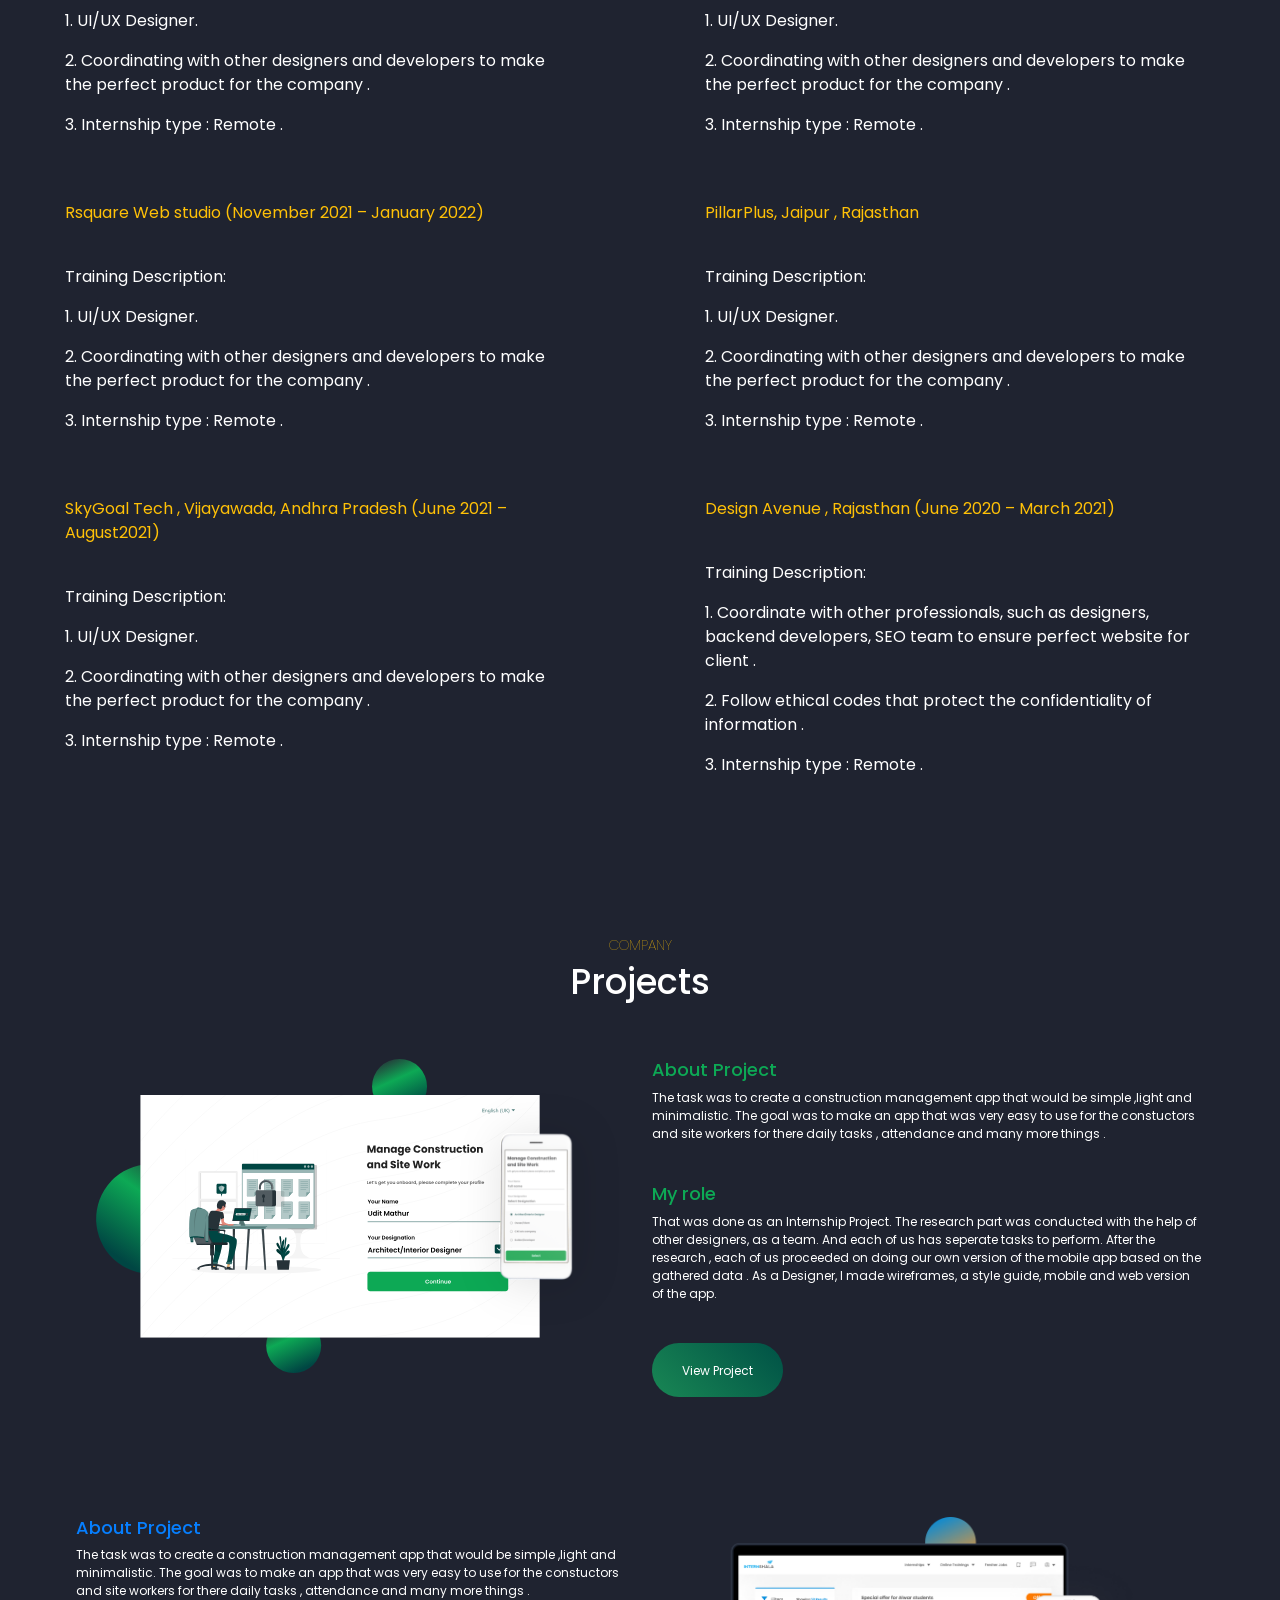
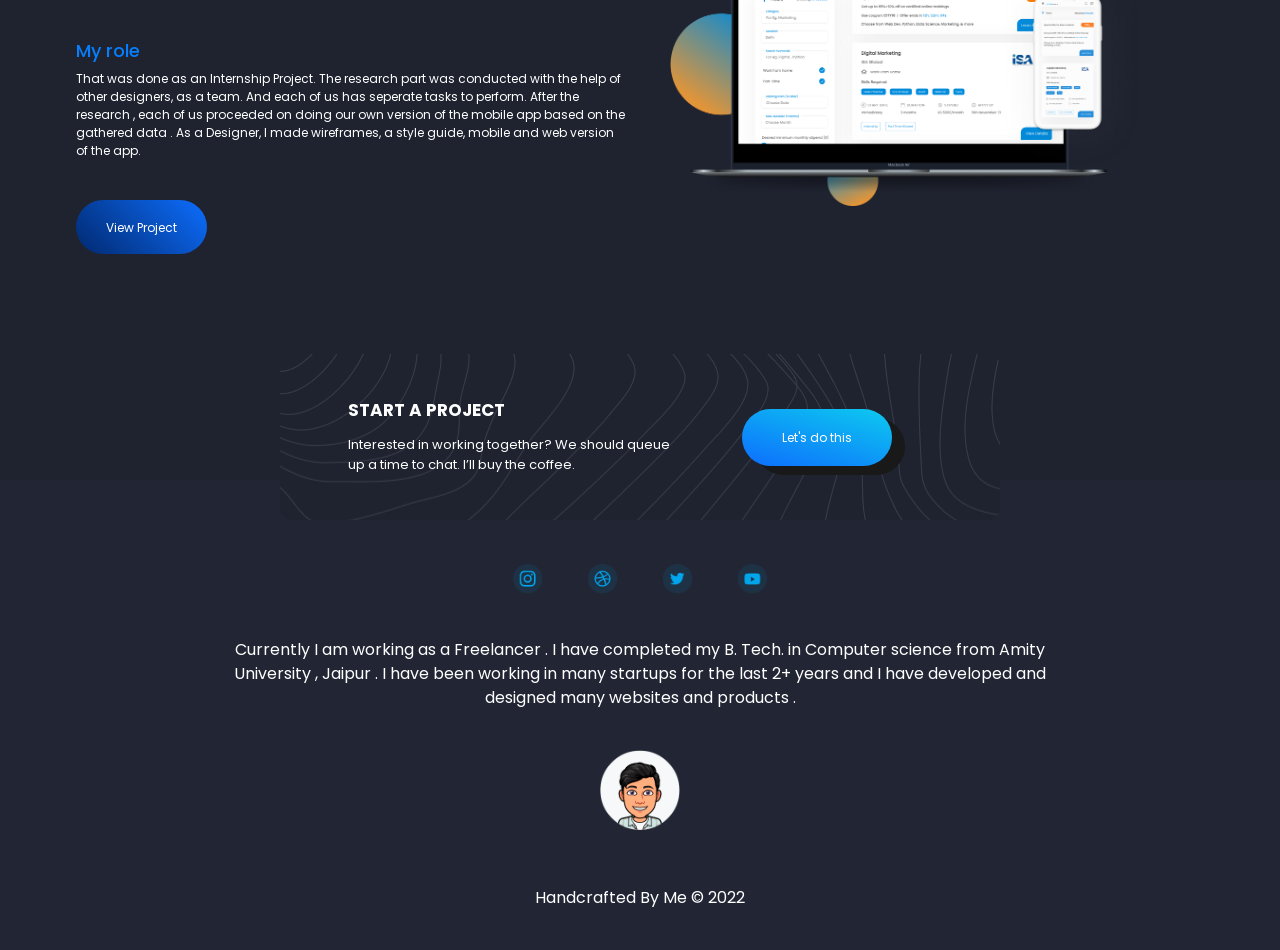
==== commit 82531f0d: "basic" ====
--- a/index.html
+++ b/index.html
@@ -438,9 +438,29 @@
         </div>
 
     </div>
-
-
-
+    <br><br><br><br><br>
+
+    <div style="max-width: 90%;margin:auto;" class="row">
+       
+        <div style="align-self: center;" class="col-md-6">
+            <h4 style="color: #067fff;font-size: 18px;">About Project</h4>
+        
+            <p style="color: white;font-size: 12px;">The task was to create a construction management app that would be simple ,light and minimalistic.
+                 The goal was to make an app that was very easy to use for the constuctors and site workers for there daily tasks , attendance and many more things .</p>
+                 <br>
+                 <h4 style="color: #067fff;font-size: 18px;" >My role</h4>
+    
+            <p style="color: #ffffff;font-size: 12px;">    That was done as an Internship Project. The research part was conducted with the help of other designers, as a team. And each of us has seperate tasks to perform. After the research , each of us proceeded on doing our own version of the mobile app based on the gathered data .
+    
+                As a Designer, I made wireframes, a style guide, mobile and web version of the app.</p>
+<br>
+                <button class="internshala"><a style="color: white;font-size: 12px;" href="https://www.behance.net/gallery/128527219/Construction-Management-App" target="_blank">View Project</a></button>
+        </div>
+        <div class="col-md-6">
+            <img class="img-fluid" src="assets/img/internshala.png">
+        </div>
+
+    </div>
 
 
 
@@ -518,12 +538,13 @@
                 University , Jaipur .
                 I have been working in many startups for the last 2+ years and I have developed and designed many
                 websites and products .
-                </p>
-            </section>
+                </p><br>
+                <img style="width: 80px;" src="assets/img/photomeri.svg" class="img-fluid">
+                        </section>
 
 
             <!-- Copyright -->
-            <div class="text-center p-3" style="background-color:#222634;">
+            <div class="text-center p-3" style="margin-top: -20px;background-color:#222634;">
                 Handcrafted By Me © 2022
             </div>
             <!-- Copyright -->
--- a/assets/css/style.css
+++ b/assets/css/style.css
@@ -119,7 +119,7 @@
   right: 15px;
   bottom: 15px;
   z-index: 99999;
-  background: #ef946c;
+  background: #0ca3f7;
   width: 40px;
   height: 40px;
   border-radius: 4px;
@@ -3055,4 +3055,12 @@
     background: linear-gradient(45deg, #198754, #005146);
     border-radius: 33px;
     border: 0px;
+}
+
+
+.internshala{
+  padding: 15px 30px;
+    background: linear-gradient(45deg, #012970, #0d6efd);
+    border-radius: 33px;
+    border: 0px;
 }
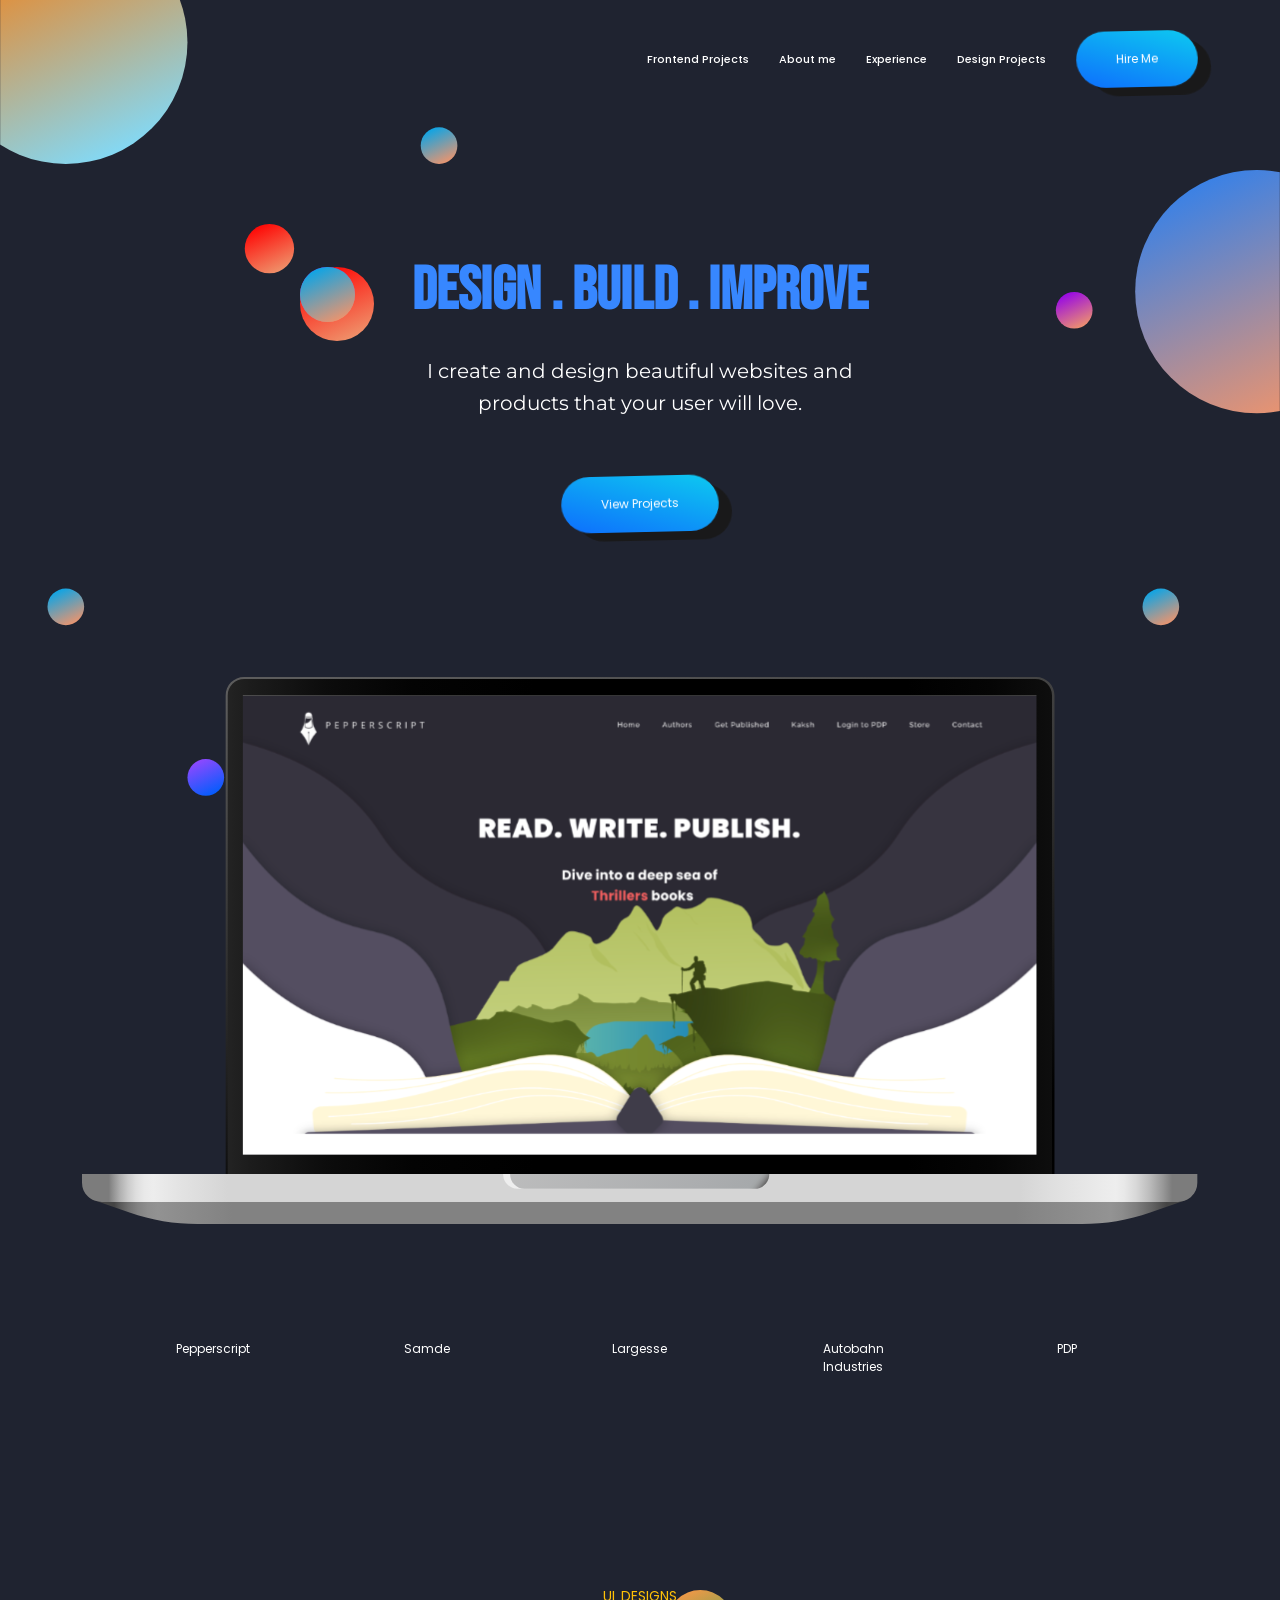
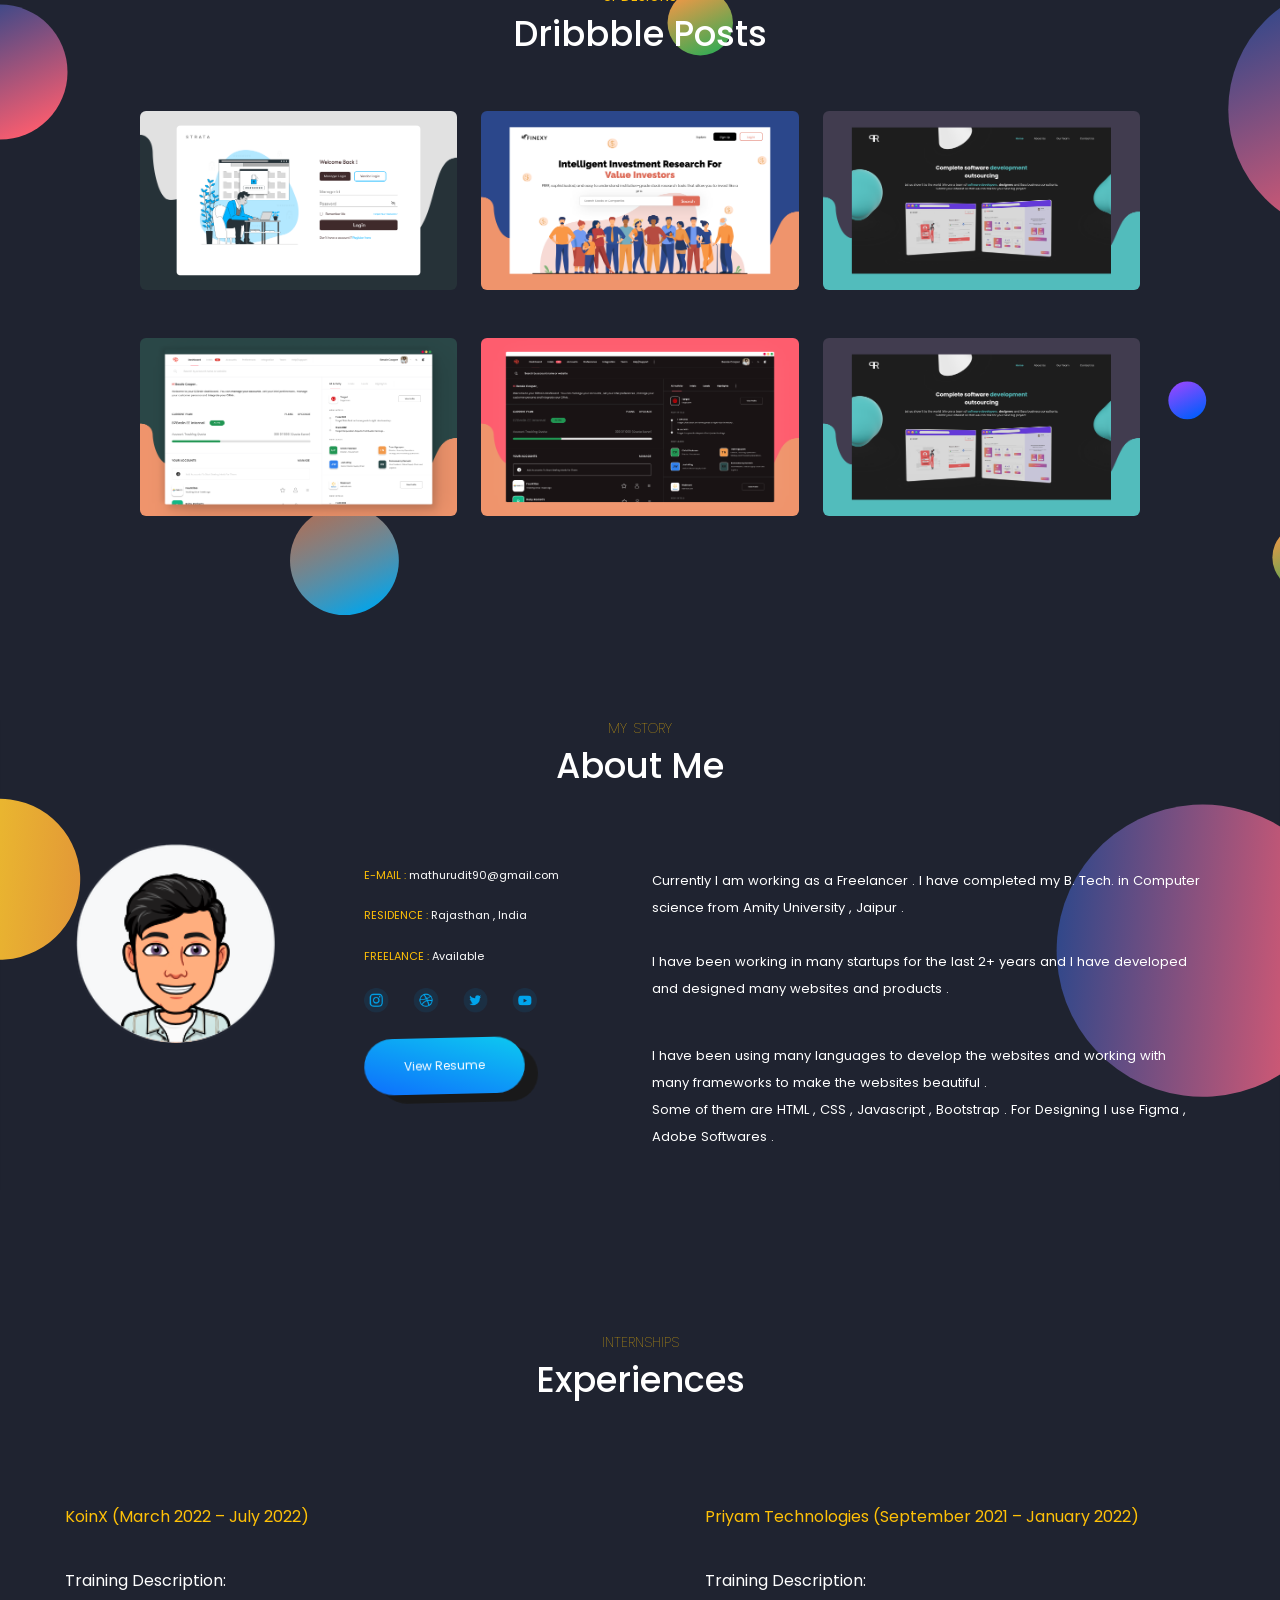
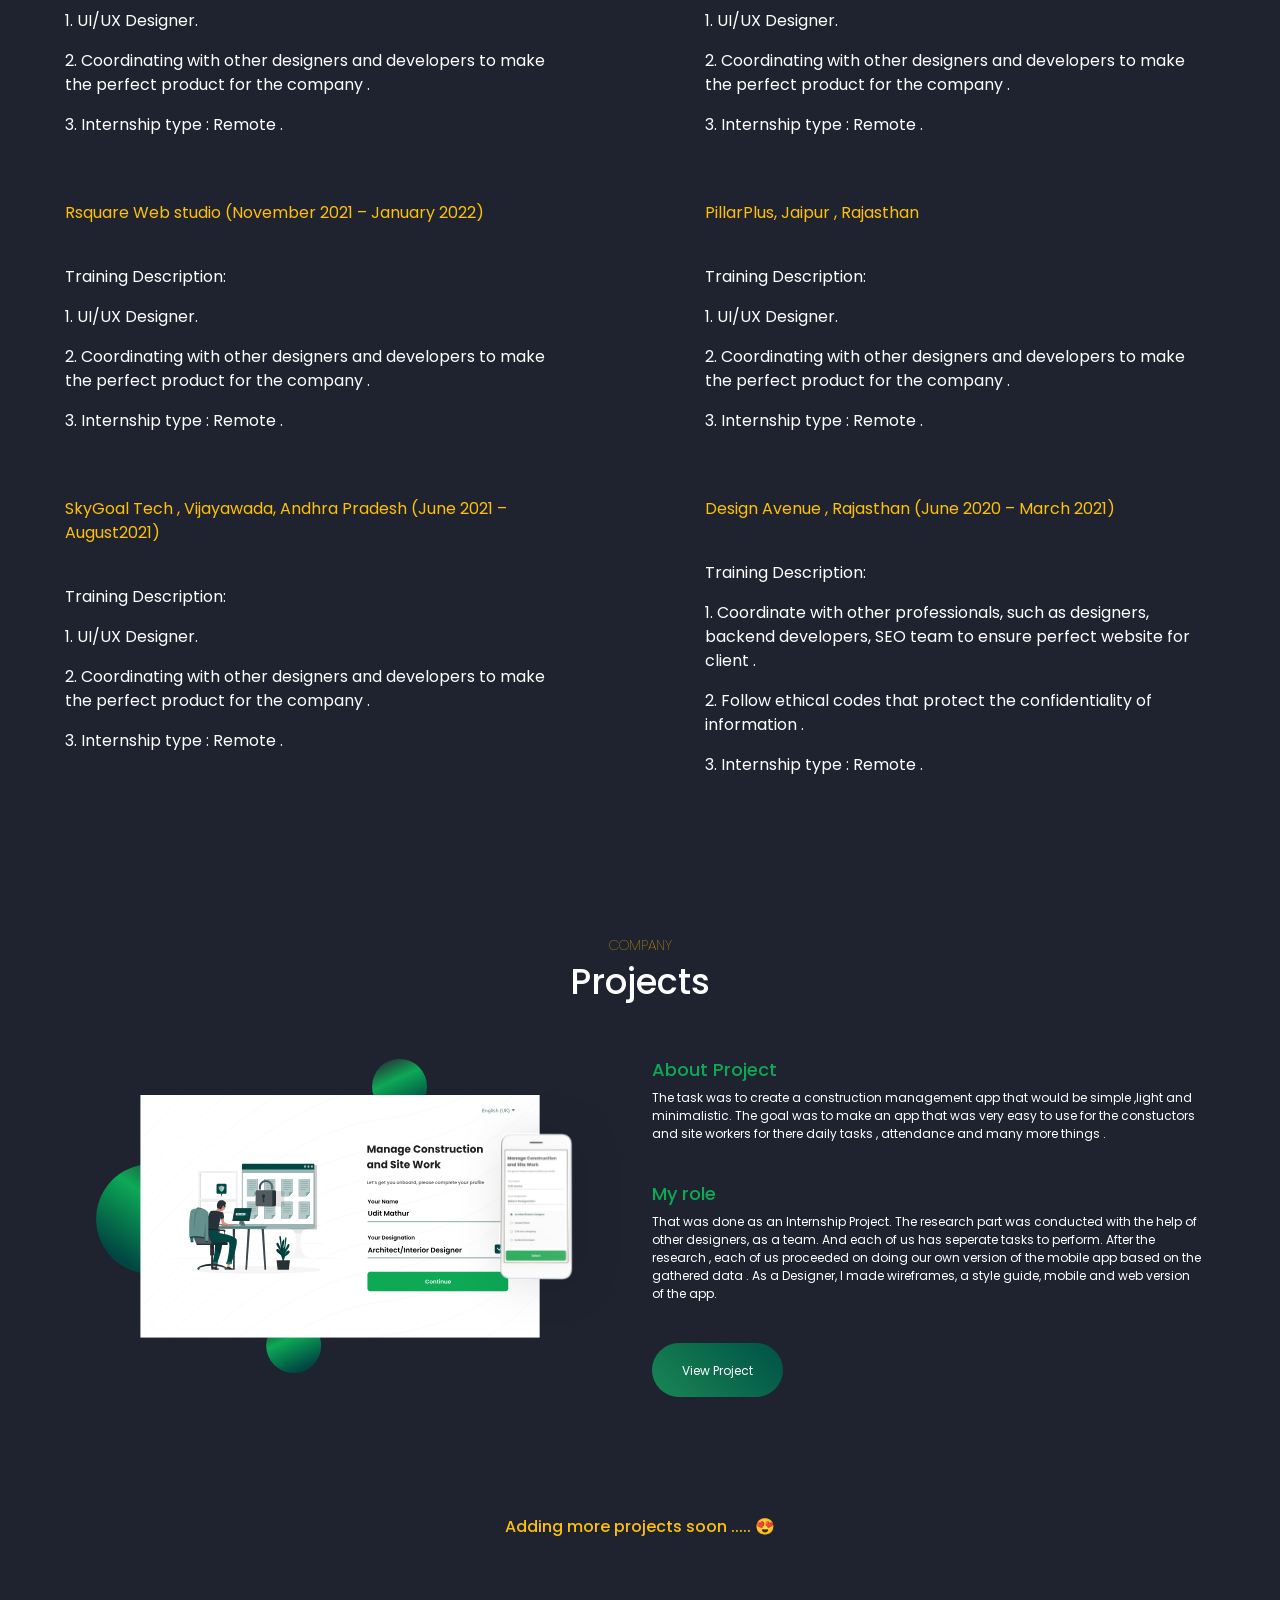
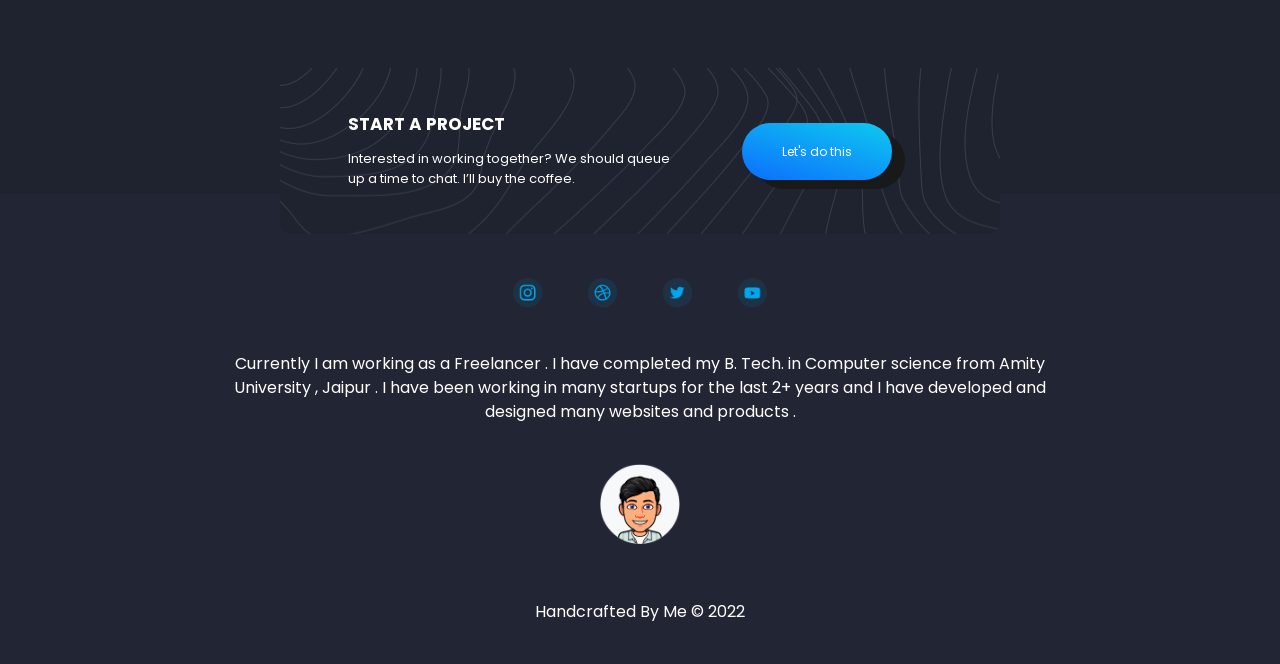
==== commit 9a4b19fa: "Update index.html" ====
--- a/index.html
+++ b/index.html
@@ -440,7 +440,7 @@
     </div>
     <br><br><br><br><br>
 
-    <div style="max-width: 90%;margin:auto;" class="row">
+    <!-- <div style="max-width: 90%;margin:auto;" class="row">
        
         <div style="align-self: center;" class="col-md-6">
             <h4 style="color: #067fff;font-size: 18px;">About Project</h4>
@@ -454,18 +454,20 @@
     
                 As a Designer, I made wireframes, a style guide, mobile and web version of the app.</p>
 <br>
-                <button class="internshala"><a style="color: white;font-size: 12px;" href="https://www.behance.net/gallery/128527219/Construction-Management-App" target="_blank">View Project</a></button>
+                <button class="internshala1"><a style="color: white;font-size: 12px;" href="# target="_blank">View Project</a></button>
         </div>
         <div class="col-md-6">
             <img class="img-fluid" src="assets/img/internshala.png">
         </div>
 
-    </div>
-
-
-
-
-
+    </div> -->
+
+<div style="text-align: center;font-size: 12px;">
+    <h3 style="font-size: 16px;">Adding more projects soon ..... 😍</h3>
+</div>
+
+
+<br>
 
 
 
--- a/assets/css/style.css
+++ b/assets/css/style.css
@@ -3058,7 +3058,7 @@
 }
 
 
-.internshala{
+.internshala1{
   padding: 15px 30px;
     background: linear-gradient(45deg, #012970, #0d6efd);
     border-radius: 33px;
